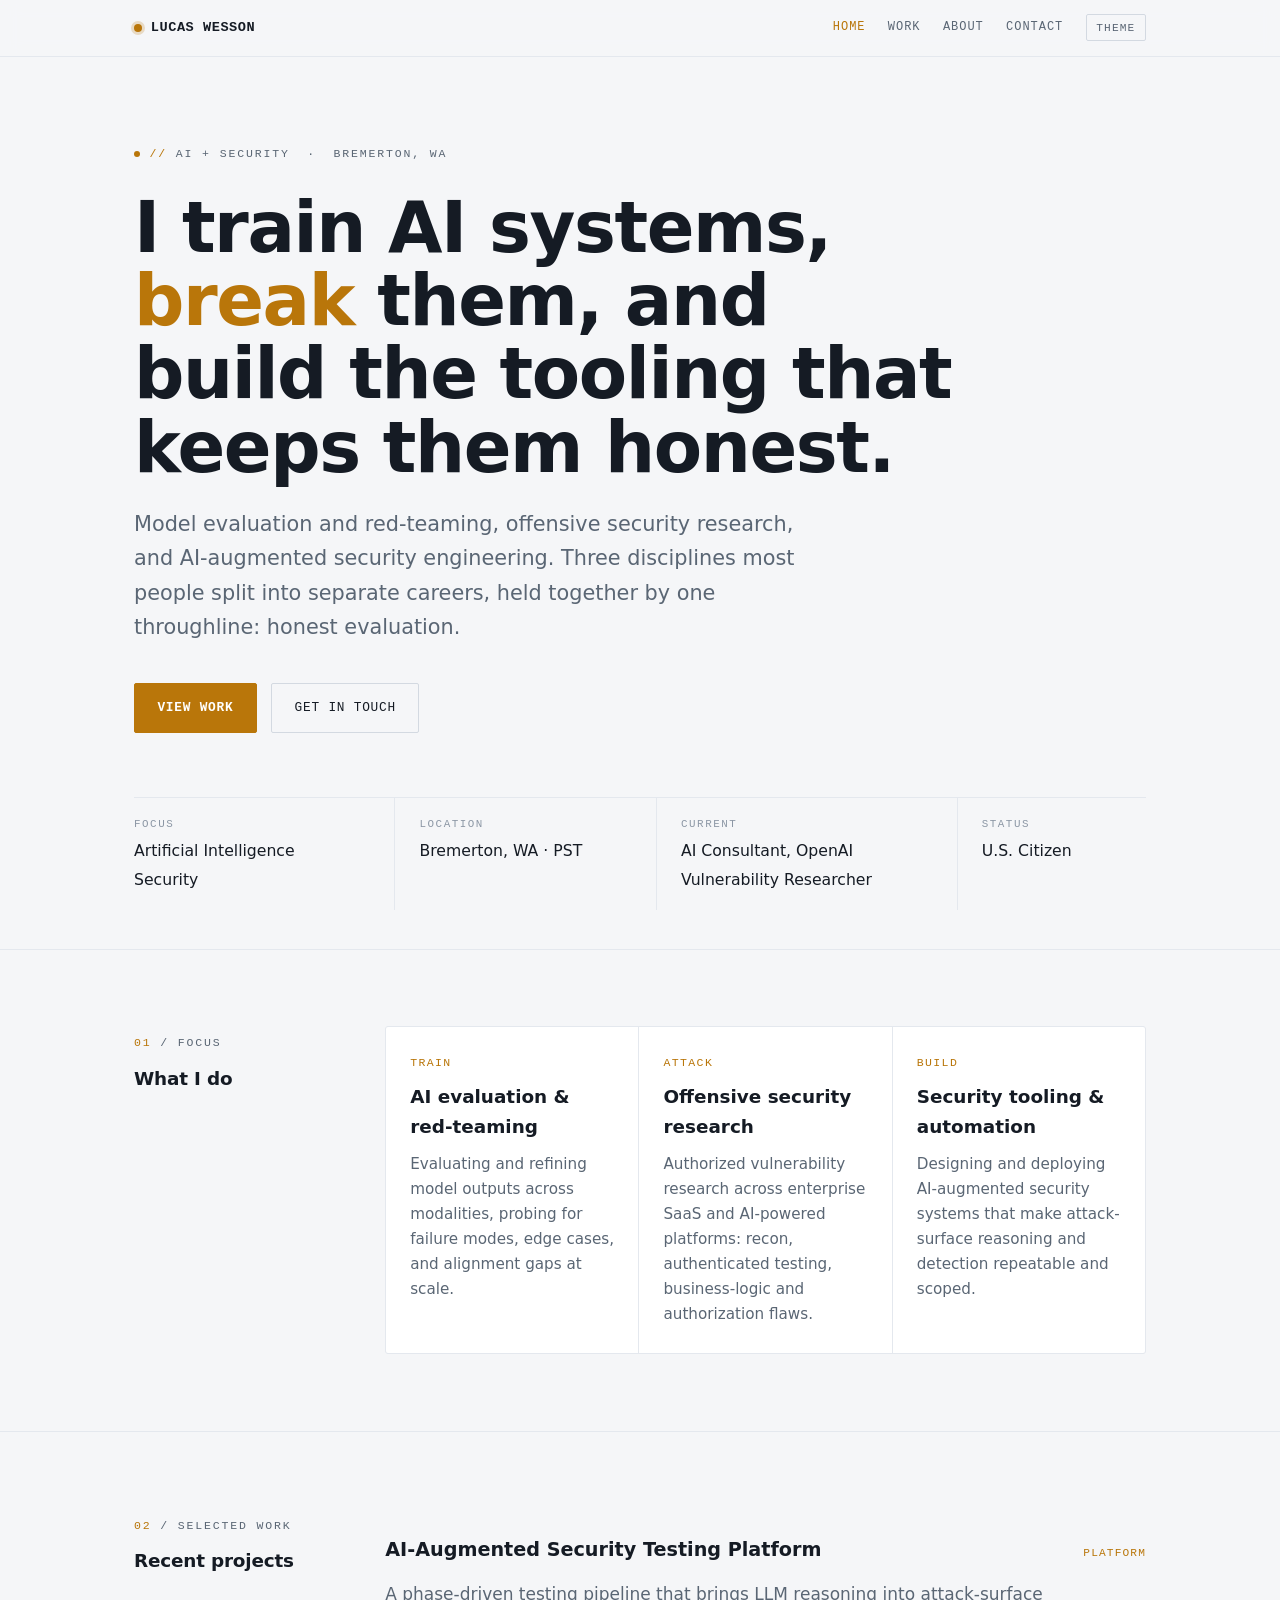
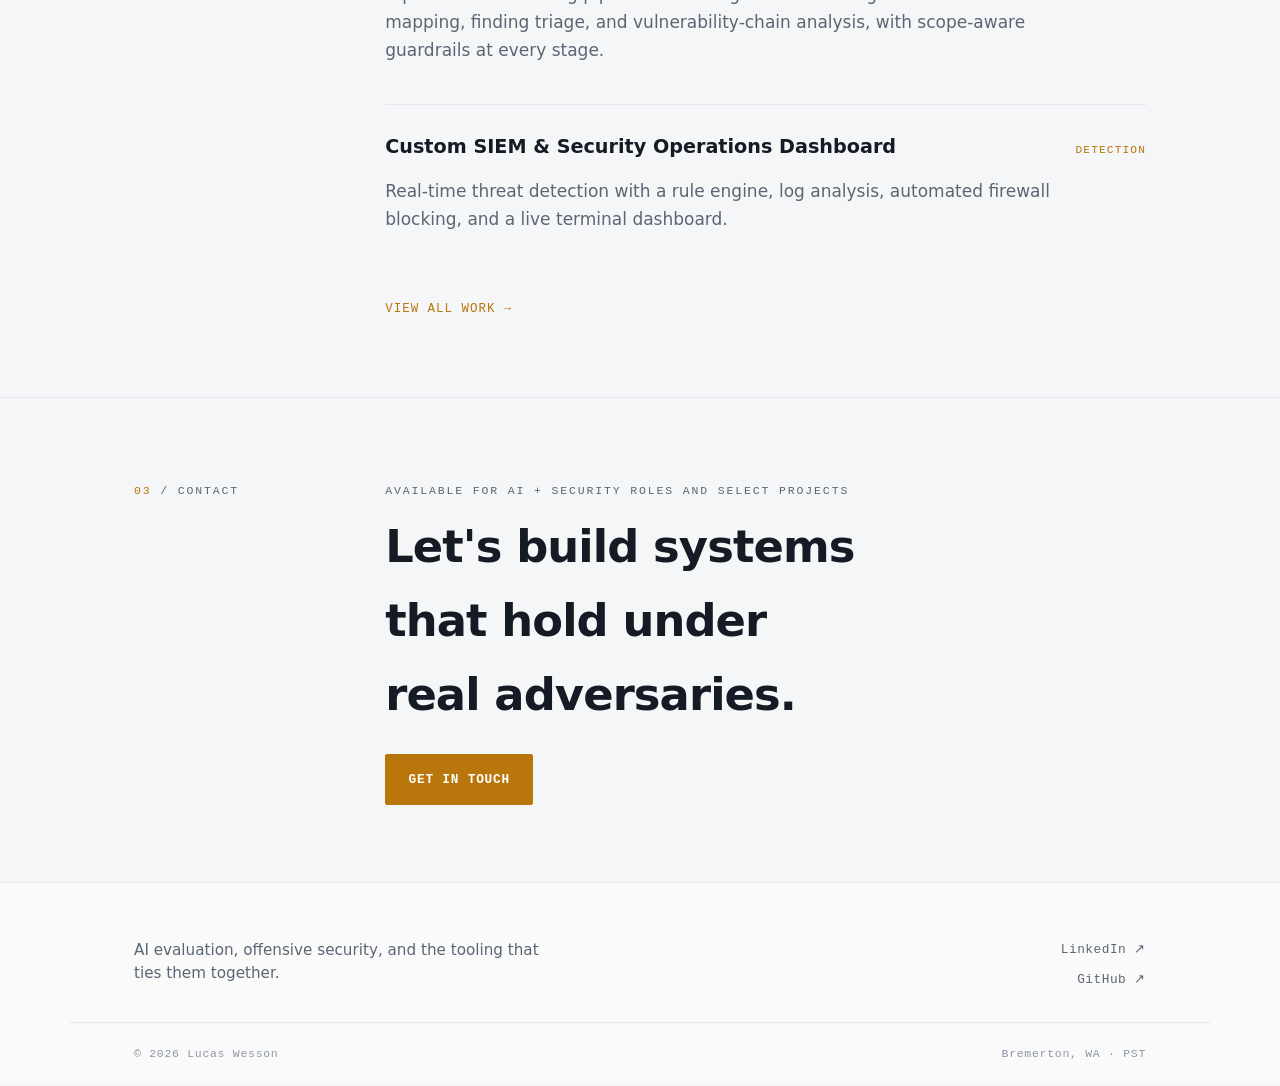
==== index.html @ 01519c9a "Initial commit: portfolio site Hand-built static portfolio (Home / Work / About / Contact + project " ====
<!doctype html>
<html lang="en">
<head>
<meta charset="utf-8">
<meta name="viewport" content="width=device-width, initial-scale=1">
<title>Lucas Wesson — AI + Security</title>
<meta name="description" content="Lucas Wesson: AI and security practitioner who trains models, tests them adversarially, and builds the tooling that keeps them honest.">
<link rel="stylesheet" href="styles.css">
</head>
<body>

<header class="nav">
  <div class="nav-inner">
    <a class="brand" href="index.html"><span class="dot"></span>LUCAS WESSON</a>
    <button class="nav-toggle" id="navToggle" aria-label="Toggle menu" aria-expanded="false" aria-controls="navLinks">
      <span></span><span></span><span></span>
    </button>
    <nav class="nav-links" id="navLinks">
      <a href="index.html" class="active">Home</a>
      <a href="work.html">Work</a>
      <a href="about.html">About</a>
      <a href="contact.html">Contact</a>
      <button class="theme-toggle" id="themeToggle" aria-label="Toggle color theme">Theme</button>
    </nav>
  </div>
</header>

<main id="top">

  <!-- HERO -->
  <section class="hero wrap">
    <div class="status">
      <span class="pulse"></span>
      <span class="label"><span class="tick">//</span> AI + SECURITY &nbsp;·&nbsp; BREMERTON, WA</span>
    </div>
    <h1>I train AI systems, <span class="em">break</span> them, and build the tooling that keeps them honest.</h1>
    <p class="lead">Model evaluation and red-teaming, offensive security research, and AI-augmented security engineering. Three disciplines most people split into separate careers, held together by one throughline: honest evaluation.</p>
    <div class="cta-row">
      <a class="btn btn-primary" href="work.html">View work</a>
      <a class="btn btn-ghost" href="contact.html">Get in touch</a>
    </div>

    <div class="meta-strip">
      <div><div class="k">Focus</div><div class="v">Artificial Intelligence</div><div class="v">Security</div></div>
      <div><div class="k">Location</div><div class="v">Bremerton, WA · PST</div></div>
      <div><div class="k">Current</div><div class="v">AI Consultant, OpenAI</div><div class="v">Vulnerability Researcher</div></div>
      <div><div class="k">Status</div><div class="v">U.S. Citizen</div></div>
    </div>
  </section>

  <!-- FOCUS -->
  <section class="band" id="focus">
    <div class="wrap band-grid reveal">
      <div class="band-label">
        <span class="label"><span class="tick">01</span> / FOCUS</span>
        <h2>What I do</h2>
      </div>
      <div>
        <div class="triad">
          <div class="facet">
            <span class="fnum">TRAIN</span>
            <h3>AI evaluation &amp; red-teaming</h3>
            <p>Evaluating and refining model outputs across modalities, probing for failure modes, edge cases, and alignment gaps at scale.</p>
          </div>
          <div class="facet">
            <span class="fnum">ATTACK</span>
            <h3>Offensive security research</h3>
            <p>Authorized vulnerability research across enterprise SaaS and AI-powered platforms: recon, authenticated testing, business-logic and authorization flaws.</p>
          </div>
          <div class="facet">
            <span class="fnum">BUILD</span>
            <h3>Security tooling &amp; automation</h3>
            <p>Designing and deploying AI-augmented security systems that make attack-surface reasoning and detection repeatable and scoped.</p>
          </div>
        </div>
      </div>
    </div>
  </section>

  <!-- FEATURED WORK -->
  <section class="band">
    <div class="wrap band-grid reveal">
      <div class="band-label">
        <span class="label"><span class="tick">02</span> / SELECTED WORK</span>
        <h2>Recent projects</h2>
      </div>
      <div>
        <div class="projects">
          <article class="project">
            <h3 class="p-title"><a href="project-platform.html">AI-Augmented Security Testing Platform</a></h3>
            <span class="p-kind">Platform</span>
            <p class="p-desc">A phase-driven testing pipeline that brings LLM reasoning into attack-surface mapping, finding triage, and vulnerability-chain analysis, with scope-aware guardrails at every stage.</p>
          </article>
          <article class="project">
            <h3 class="p-title"><a href="project-siem.html">Custom SIEM &amp; Security Operations Dashboard</a></h3>
            <span class="p-kind">Detection</span>
            <p class="p-desc">Real-time threat detection with a rule engine, log analysis, automated firewall blocking, and a live terminal dashboard.</p>
          </article>
        </div>
        <a class="view-all" href="work.html">View all work <span>→</span></a>
      </div>
    </div>
  </section>

  <!-- CTA -->
  <section class="band contact-band">
    <div class="wrap band-grid reveal">
      <div class="band-label">
        <span class="label"><span class="tick">03</span> / CONTACT</span>
      </div>
      <div>
        <span class="label">Available for AI + security roles and select projects</span>
        <h2 style="font-size:clamp(1.8rem,4vw,2.8rem);letter-spacing:-0.02em;margin:0.5rem 0 1.4rem;max-width:18ch;text-wrap:balance;">Let's build systems that hold under real adversaries.</h2>
        <a class="btn btn-primary" href="contact.html">Get in touch</a>
      </div>
    </div>
  </section>
</main>

<footer>
  <div class="wrap foot-top">
    <p class="foot-tag">AI evaluation, offensive security, and the tooling that ties them together.</p>
    <nav class="foot-col" aria-label="Elsewhere">
      <a href="https://linkedin.com/in/lukewesson">LinkedIn ↗</a>
      <a href="https://github.com/Lwesson">GitHub ↗</a>
    </nav>
  </div>
  <div class="wrap foot-bottom">
    <span>© 2026 Lucas Wesson</span>
    <span>Bremerton, WA · PST</span>
  </div>
</footer>

<script src="script.js"></script>
</body>
</html>
---- styles.css ----
:root {
  --ground: #0F141B;
  --surface: #161D27;
  --surface-2: #1B2330;
  --text: #E6EBF2;
  --muted: #8A97A8;
  --faint: #5C6675;
  --accent: #EBA43C;
  --accent-ink: #0F141B;
  --hairline: #232C39;
  --hairline-strong: #2E3949;

  --sans: system-ui, -apple-system, "Segoe UI", Roboto, Helvetica, Arial, sans-serif;
  --mono: ui-monospace, "SF Mono", "Cascadia Code", "JetBrains Mono", Menlo, Consolas, monospace;

  --measure: 64ch;
  --gutter: clamp(1.25rem, 5vw, 4rem);
  --band: clamp(3rem, 6vw, 5rem);
  --maxw: 1140px;
}

@media (prefers-color-scheme: light) {
  :root {
    --ground: #F5F6F8;
    --surface: #FFFFFF;
    --surface-2: #FBFCFD;
    --text: #151B24;
    --muted: #5A6674;
    --faint: #8C97A5;
    --accent: #B9760A;
    --accent-ink: #FFFFFF;
    --hairline: #E4E8EE;
    --hairline-strong: #D3D9E1;
  }
}

:root[data-theme="dark"] {
  --ground: #0F141B; --surface: #161D27; --surface-2: #1B2330;
  --text: #E6EBF2; --muted: #8A97A8; --faint: #5C6675;
  --accent: #EBA43C; --accent-ink: #0F141B;
  --hairline: #232C39; --hairline-strong: #2E3949;
}
:root[data-theme="light"] {
  --ground: #F5F6F8; --surface: #FFFFFF; --surface-2: #FBFCFD;
  --text: #151B24; --muted: #5A6674; --faint: #8C97A5;
  --accent: #B9760A; --accent-ink: #FFFFFF;
  --hairline: #E4E8EE; --hairline-strong: #D3D9E1;
}

* { box-sizing: border-box; }
html { scroll-behavior: smooth; }
@media (prefers-reduced-motion: reduce) { html { scroll-behavior: auto; } }

body {
  margin: 0;
  background: var(--ground);
  color: var(--text);
  font-family: var(--sans);
  font-size: 1.0625rem;
  line-height: 1.65;
  -webkit-font-smoothing: antialiased;
  text-rendering: optimizeLegibility;
}

a { color: inherit; }

.wrap { max-width: var(--maxw); margin: 0 auto; padding-inline: var(--gutter); }

/* ---- eyebrow / mono label ---- */
.label {
  font-family: var(--mono);
  font-size: 0.72rem;
  letter-spacing: 0.16em;
  text-transform: uppercase;
  color: var(--muted);
}
.label .tick { color: var(--accent); }

/* ---- nav ---- */
header.nav {
  position: sticky; top: 0; z-index: 50;
  background: color-mix(in srgb, var(--ground) 86%, transparent);
  backdrop-filter: saturate(140%) blur(10px);
  border-bottom: 1px solid var(--hairline);
}
.nav-inner {
  max-width: var(--maxw); margin: 0 auto; padding: 0.9rem var(--gutter);
  display: flex; align-items: center; justify-content: space-between; gap: 1rem;
}
.brand {
  font-family: var(--mono); font-size: 0.85rem; letter-spacing: 0.04em;
  text-decoration: none; color: var(--text); font-weight: 600;
  display: inline-flex; align-items: center; gap: 0.55rem;
}
.brand .dot { width: 8px; height: 8px; border-radius: 50%; background: var(--accent);
  box-shadow: 0 0 0 3px color-mix(in srgb, var(--accent) 22%, transparent); }
.nav-links { display: flex; align-items: center; gap: 1.4rem; }
.nav-links a {
  font-family: var(--mono); font-size: 0.75rem; letter-spacing: 0.08em;
  text-transform: uppercase; text-decoration: none; color: var(--muted);
  transition: color 0.18s ease;
}
.nav-links a:hover { color: var(--text); }
.nav-links a.active { color: var(--accent); }
.theme-toggle {
  font-family: var(--mono); font-size: 0.7rem; letter-spacing: 0.1em; text-transform: uppercase;
  background: transparent; color: var(--muted); border: 1px solid var(--hairline-strong);
  padding: 0.4rem 0.6rem; border-radius: 2px; cursor: pointer; transition: all 0.18s ease;
}
.theme-toggle:hover { color: var(--text); border-color: var(--accent); }

/* hamburger (hidden on desktop) */
.nav-toggle {
  display: none; flex-direction: column; justify-content: center; gap: 4px;
  width: 38px; height: 34px; padding: 0 8px;
  background: transparent; border: 1px solid var(--hairline-strong); border-radius: 2px; cursor: pointer;
}
.nav-toggle span { display: block; height: 2px; width: 100%; background: var(--text); transition: transform 0.2s ease, opacity 0.2s ease; }
.nav-toggle[aria-expanded="true"] span:nth-child(1) { transform: translateY(6px) rotate(45deg); }
.nav-toggle[aria-expanded="true"] span:nth-child(2) { opacity: 0; }
.nav-toggle[aria-expanded="true"] span:nth-child(3) { transform: translateY(-6px) rotate(-45deg); }

@media (max-width: 680px) {
  .nav-toggle { display: inline-flex; }
  .nav-links {
    position: absolute; top: 100%; left: 0; right: 0;
    flex-direction: column; align-items: stretch; gap: 0;
    background: var(--ground); border-bottom: 1px solid var(--hairline);
    padding: 0.4rem var(--gutter) 1.1rem;
    display: none;
  }
  .nav-links.open { display: flex; }
  .nav-links a { padding: 0.85rem 0; font-size: 0.85rem; border-bottom: 1px solid var(--hairline); }
  .nav-links .theme-toggle { margin-top: 0.9rem; align-self: flex-start; }
}

/* ---- hero ---- */
.hero { padding-top: clamp(3rem, 7vw, 5rem); padding-bottom: clamp(1.5rem, 3vw, 2.5rem); }
.hero .status {
  display: inline-flex; align-items: center; gap: 0.6rem; margin-bottom: 1.8rem;
}
.hero .status .pulse {
  width: 6px; height: 6px; border-radius: 50%; background: var(--accent);
}
.hero h1 {
  font-size: clamp(2.4rem, 6.2vw, 4.4rem);
  line-height: 1.04; letter-spacing: -0.02em; font-weight: 800;
  margin: 0 0 1.4rem; max-width: 18ch; text-wrap: balance;
}
.hero h1 .em { color: var(--accent); }
.hero .lead { font-size: clamp(1.05rem, 2vw, 1.3rem); color: var(--muted); max-width: 52ch; margin: 0 0 2.4rem; }
.cta-row { display: flex; flex-wrap: wrap; gap: 0.9rem; }
.btn {
  font-family: var(--mono); font-size: 0.8rem; letter-spacing: 0.06em; text-transform: uppercase;
  text-decoration: none; padding: 0.85rem 1.4rem; border-radius: 2px; display: inline-flex; align-items: center; gap: 0.5rem;
  transition: transform 0.15s ease, background 0.18s ease, border-color 0.18s ease, color 0.18s ease;
}
.btn-primary { background: var(--accent); color: var(--accent-ink); border: 1px solid var(--accent); font-weight: 600; }
.btn-primary:hover { transform: translateY(-2px); }
.btn-ghost { background: transparent; color: var(--text); border: 1px solid var(--hairline-strong); }
.btn-ghost:hover { border-color: var(--accent); color: var(--accent); }

/* metadata strip */
.meta-strip {
  margin-top: clamp(2.5rem, 6vw, 4rem); border-top: 1px solid var(--hairline);
  display: grid; grid-template-columns: 1fr 1fr 1.15fr 0.72fr;
}
.meta-strip > div { padding: 1.1rem 1.5rem; border-right: 1px solid var(--hairline); }
.meta-strip > div:first-child { padding-left: 0; }
.meta-strip > div:last-child { border-right: none; padding-right: 0; }
.meta-strip .k { font-family: var(--mono); font-size: 0.68rem; letter-spacing: 0.14em; text-transform: uppercase; color: var(--faint); }
.meta-strip .v { font-size: 0.98rem; margin-top: 0.3rem; }
.meta-strip .v + .v { margin-top: 0.15rem; }
@media (max-width: 760px) {
  .meta-strip { grid-template-columns: 1fr; }
  .meta-strip > div { border-right: none; border-bottom: 1px solid var(--hairline); padding-inline: 0; }
}

/* ---- interior page header ---- */
.page-head { padding-top: clamp(2.5rem, 6vw, 4rem); padding-bottom: clamp(1.5rem, 3vw, 2.5rem); }
.page-head h1 { font-size: clamp(2rem, 5vw, 3.2rem); letter-spacing: -0.02em; font-weight: 800; margin: 0.8rem 0 1rem; text-wrap: balance; max-width: 20ch; }
.page-head .lead { font-size: clamp(1rem, 1.8vw, 1.2rem); color: var(--muted); max-width: 56ch; margin: 0; }

/* ---- back link ---- */
.back-link { font-family: var(--mono); font-size: 0.75rem; letter-spacing: 0.08em; text-transform: uppercase;
  color: var(--muted); text-decoration: none; display: inline-flex; align-items: center; gap: 0.5rem; transition: color 0.16s ease, gap 0.16s ease; }
.back-link:hover { color: var(--accent); gap: 0.8rem; }
.back-link .arrow { color: var(--accent); }

/* ---- inline text link ---- */
a.textlink { color: var(--accent); text-decoration: none; border-bottom: 1px solid color-mix(in srgb, var(--accent) 40%, transparent); transition: border-color 0.16s ease; }
a.textlink:hover { border-bottom-color: var(--accent); }

/* ---- "view all" style link ---- */
.view-all { font-family: var(--mono); font-size: 0.78rem; letter-spacing: 0.08em; text-transform: uppercase;
  color: var(--accent); text-decoration: none; display: inline-flex; align-items: center; gap: 0.5rem; margin-top: 1.6rem; transition: gap 0.16s ease; }
.view-all:hover { gap: 0.95rem; }

/* ---- project detail body ---- */
.detail-body { max-width: var(--measure); }
.detail-body h3 { font-family: var(--mono); font-size: 0.72rem; letter-spacing: 0.14em; text-transform: uppercase; color: var(--faint); margin: 2rem 0 0.7rem; font-weight: 600; }
.detail-body h3:first-child { margin-top: 0; }
.detail-body p { color: var(--text); margin: 0 0 1rem; }
.detail-body ul { margin: 0 0 1rem; padding-left: 1.1rem; color: var(--text); }
.detail-body li { margin-bottom: 0.45rem; }
.detail-body li::marker { color: var(--accent); }

/* ---- section band w/ label gutter ---- */
section.band { padding-block: var(--band); border-top: 1px solid var(--hairline); }
.band-grid { display: grid; grid-template-columns: 200px 1fr; gap: clamp(1.5rem, 4vw, 3.5rem); align-items: start; }
@media (max-width: 820px) { .band-grid { grid-template-columns: 1fr; gap: 1.5rem; } }
.band-label { position: sticky; top: 90px; }
@media (max-width: 820px) { .band-label { position: static; } }
.band-label h2 { font-size: 1.15rem; letter-spacing: -0.01em; margin: 0.6rem 0 0; font-weight: 700; }

.prose p { max-width: var(--measure); color: var(--text); }
.prose p + p { margin-top: 1.1rem; }
.prose .muted { color: var(--muted); }

/* ---- focus triad ---- */
.triad { display: grid; grid-template-columns: repeat(3, 1fr); gap: 1px; background: var(--hairline);
  border: 1px solid var(--hairline); border-radius: 3px; overflow: hidden; }
@media (max-width: 720px) { .triad { grid-template-columns: 1fr; } }
.facet { background: var(--surface); padding: 1.6rem 1.5rem; display: flex; flex-direction: column; gap: 0.6rem; }
.facet .fnum { font-family: var(--mono); font-size: 0.72rem; letter-spacing: 0.12em; color: var(--accent); }
.facet h3 { margin: 0; font-size: 1.15rem; }
.facet p { margin: 0; font-size: 0.95rem; color: var(--muted); }

/* ---- projects ---- */
.projects { display: flex; flex-direction: column; }
.project {
  display: grid; grid-template-columns: 1fr auto; gap: 0.4rem 2rem; align-items: baseline;
  padding: 1.6rem 0; border-top: 1px solid var(--hairline); transition: padding-left 0.2s ease;
}
.project:first-child { border-top: none; }
.project:hover { padding-left: 0.5rem; }
.project .p-title { font-size: 1.2rem; font-weight: 700; margin: 0; grid-column: 1; }
.project .p-title a { color: inherit; text-decoration: none; transition: color 0.16s ease; }
.project .p-title a:hover { color: var(--accent); }
.project .p-more { grid-column: 1 / -1; font-family: var(--mono); font-size: 0.72rem; letter-spacing: 0.08em; text-transform: uppercase; color: var(--accent); text-decoration: none; display: inline-flex; align-items: center; gap: 0.45rem; margin-top: 0.2rem; transition: gap 0.16s ease; }
.project .p-more:hover { gap: 0.85rem; }
.project .p-kind { font-family: var(--mono); font-size: 0.7rem; letter-spacing: 0.1em; text-transform: uppercase; color: var(--accent); grid-column: 2; text-align: right; white-space: nowrap; }
.project .p-desc { grid-column: 1 / -1; color: var(--muted); max-width: var(--measure); margin: 0.5rem 0 0.9rem; }
.project .tags { grid-column: 1 / -1; display: flex; flex-wrap: wrap; gap: 0.5rem; }
.tag { font-family: var(--mono); font-size: 0.68rem; letter-spacing: 0.05em; color: var(--muted);
  border: 1px solid var(--hairline-strong); border-radius: 2px; padding: 0.28rem 0.55rem; }
@media (max-width: 560px) { .project { grid-template-columns: 1fr; } .project .p-kind { grid-column: 1; text-align: left; margin-top: 0.2rem; } }

/* ---- credentials ---- */
.cred-group + .cred-group { margin-top: 2rem; }
.cred-group h3 { font-family: var(--mono); font-size: 0.72rem; letter-spacing: 0.14em; text-transform: uppercase; color: var(--faint); margin: 0 0 0.9rem; font-weight: 600; }
.chips { display: flex; flex-wrap: wrap; gap: 0.6rem; }
.chip { border: 1px solid var(--hairline); background: var(--surface); border-radius: 3px; padding: 0.6rem 0.9rem; font-size: 0.9rem; }
.chip strong { font-weight: 600; }
.chip .sub { display: block; font-family: var(--mono); font-size: 0.68rem; letter-spacing: 0.06em; color: var(--faint); margin-top: 0.15rem; }
.stat-row { display: flex; flex-wrap: wrap; gap: 2rem; margin-top: 0.5rem; }
.stat .n { font-size: 1.9rem; font-weight: 800; letter-spacing: -0.02em; font-variant-numeric: tabular-nums; }
.stat .n .accent { color: var(--accent); }
.stat .cap { font-family: var(--mono); font-size: 0.68rem; letter-spacing: 0.1em; text-transform: uppercase; color: var(--muted); margin-top: 0.2rem; }

/* ---- contact ---- */
.contact-band { border-top: 1px solid var(--hairline); }
.contact-grid { display: grid; grid-template-columns: 1fr 1fr; gap: clamp(2rem, 5vw, 4rem); align-items: start; }
@media (max-width: 720px) { .contact-grid { grid-template-columns: 1fr; } }
.contact-grid h2 { font-size: clamp(1.8rem, 4vw, 2.8rem); letter-spacing: -0.02em; margin: 0.4rem 0 1.4rem; text-wrap: balance; max-width: 16ch; }
.links { display: flex; flex-direction: column; gap: 0.2rem; }

/* ---- contact form ---- */
.contact-form { display: flex; flex-direction: column; gap: 1rem; }
.field { display: flex; flex-direction: column; gap: 0.4rem; }
.field label { font-family: var(--mono); font-size: 0.68rem; letter-spacing: 0.12em; text-transform: uppercase; color: var(--faint); }
.field input, .field textarea {
  background: var(--surface); border: 1px solid var(--hairline-strong); border-radius: 2px;
  color: var(--text); font-family: var(--sans); font-size: 0.95rem; padding: 0.7rem 0.8rem; width: 100%;
  transition: border-color 0.16s ease;
}
.field input:focus, .field textarea:focus { outline: none; border-color: var(--accent); box-shadow: 0 0 0 3px color-mix(in srgb, var(--accent) 18%, transparent); }
.field textarea { resize: vertical; min-height: 120px; }
.contact-form .btn { align-self: flex-start; cursor: pointer; }
.contact-form .btn:disabled { opacity: 0.6; cursor: default; transform: none; }
.hp { position: absolute; left: -9999px; width: 1px; height: 1px; opacity: 0; pointer-events: none; }
.form-status { font-family: var(--mono); font-size: 0.78rem; letter-spacing: 0.02em; margin: 0.1rem 0 0; min-height: 1.2em; line-height: 1.4; }
.form-status.ok { color: var(--accent); }
.form-status.err { color: #E5675C; }
.links a { font-family: var(--mono); font-size: 0.85rem; letter-spacing: 0.03em; text-decoration: none; color: var(--text);
  padding: 0.55rem 0; display: inline-flex; align-items: center; gap: 0.7rem; transition: color 0.16s ease, gap 0.16s ease; border-bottom: 1px solid var(--hairline); }
.links a:hover { color: var(--accent); gap: 1rem; }
.links a .arrow { color: var(--accent); }

footer { border-top: 1px solid var(--hairline); background: color-mix(in srgb, var(--surface) 45%, var(--ground)); }
.foot-top { display: grid; grid-template-columns: 1fr auto; gap: clamp(1.5rem, 6vw, 5rem); padding-block: clamp(2.5rem, 5vw, 3.5rem) 2rem; align-items: start; }
.foot-tag { color: var(--muted); font-size: 0.95rem; line-height: 1.55; max-width: 42ch; margin: 0; }
.foot-col { display: flex; flex-direction: column; gap: 0.6rem; align-items: flex-end; text-align: right; }
.foot-h { font-family: var(--mono); font-size: 0.68rem; letter-spacing: 0.14em; text-transform: uppercase; color: var(--faint); margin-bottom: 0.2rem; }
.foot-col a { font-family: var(--mono); font-size: 0.8rem; letter-spacing: 0.04em; color: var(--muted); text-decoration: none; transition: color 0.16s ease; }
.foot-col a:hover { color: var(--accent); }
.foot-bottom { display: flex; justify-content: space-between; align-items: center; flex-wrap: wrap; gap: 0.8rem; padding-block: 1.3rem; border-top: 1px solid var(--hairline); }
.foot-bottom span { font-family: var(--mono); font-size: 0.72rem; letter-spacing: 0.06em; color: var(--faint); }
@media (max-width: 680px) {
  .foot-top { grid-template-columns: 1fr; }
  .foot-col { align-items: flex-start; text-align: left; }
}

:focus-visible { outline: 2px solid var(--accent); outline-offset: 3px; border-radius: 2px; }

/* reveal on scroll — only hides when JS is active, so the page is never blank without JS */
html.js .reveal { opacity: 0; transform: translateY(14px); transition: opacity 0.6s ease, transform 0.6s ease; }
html.js .reveal.in { opacity: 1; transform: none; }
@media (prefers-reduced-motion: reduce) { html.js .reveal { opacity: 1; transform: none; transition: none; } }
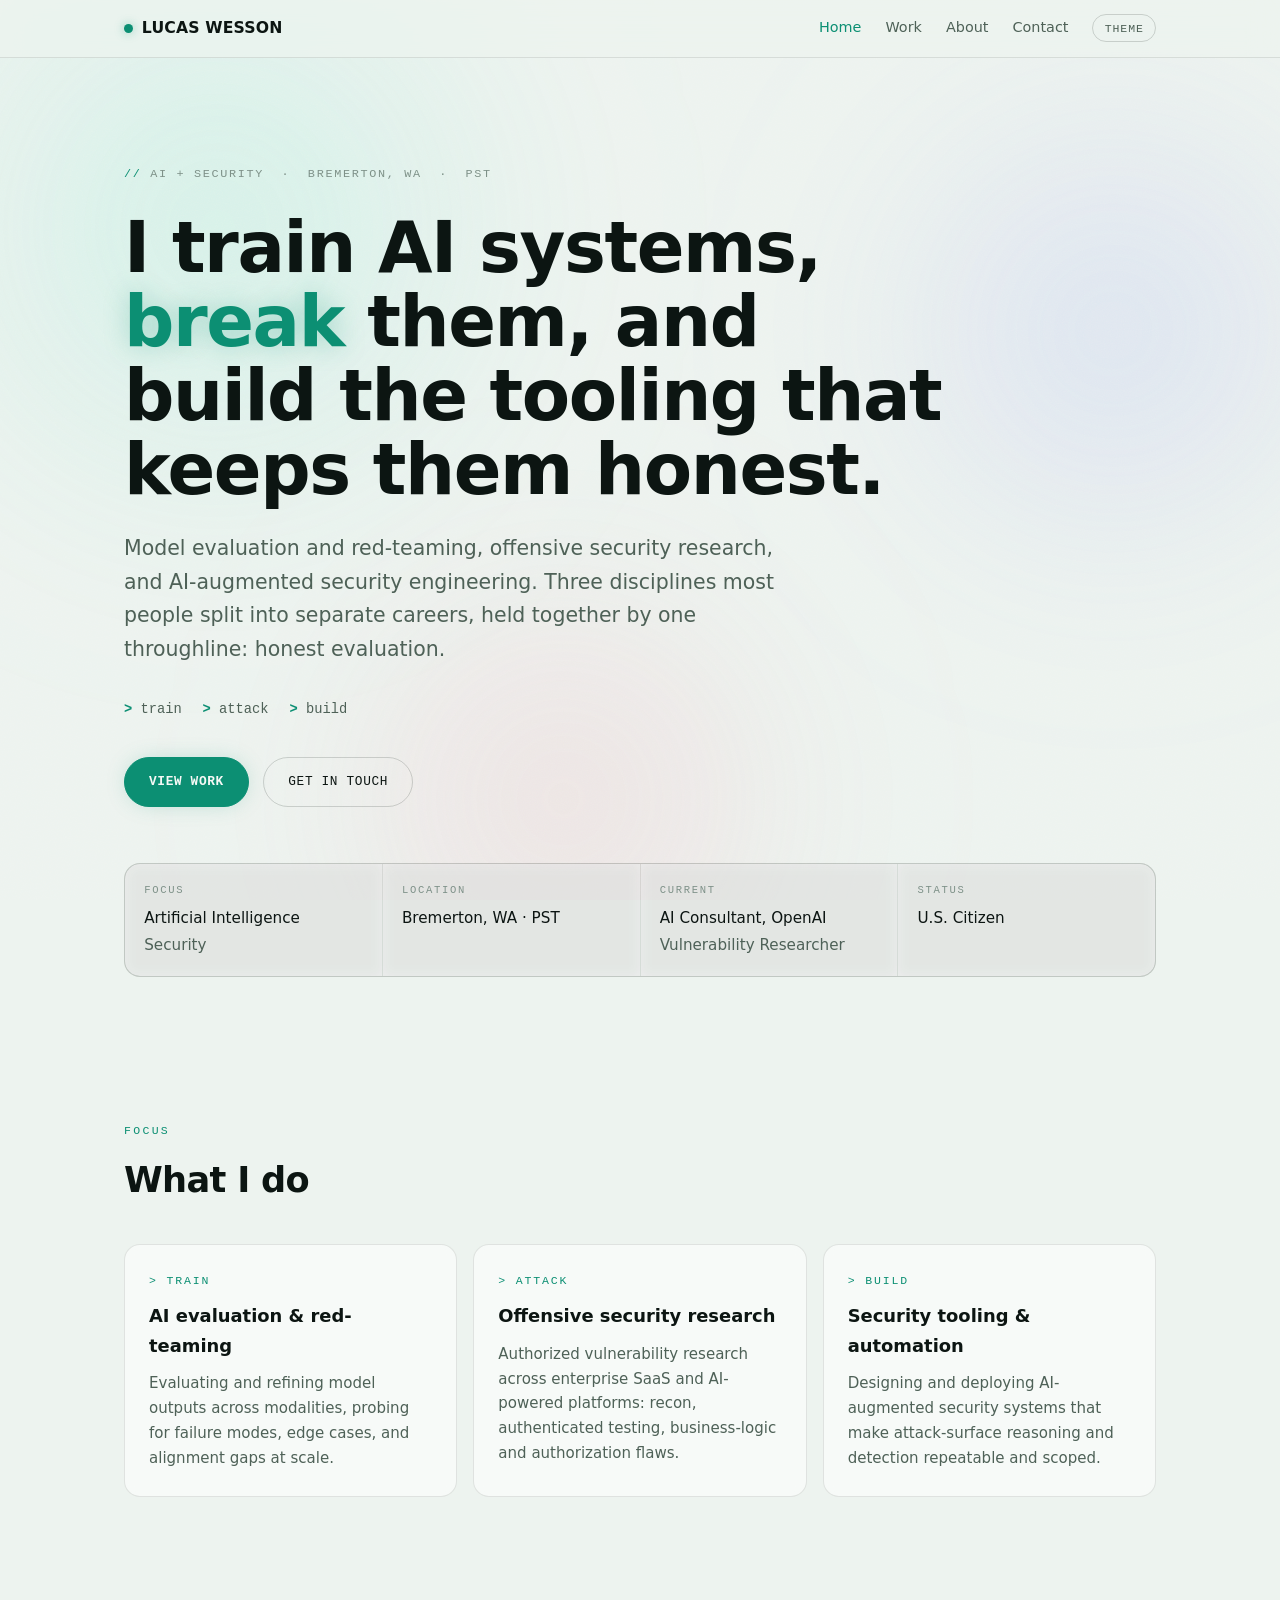
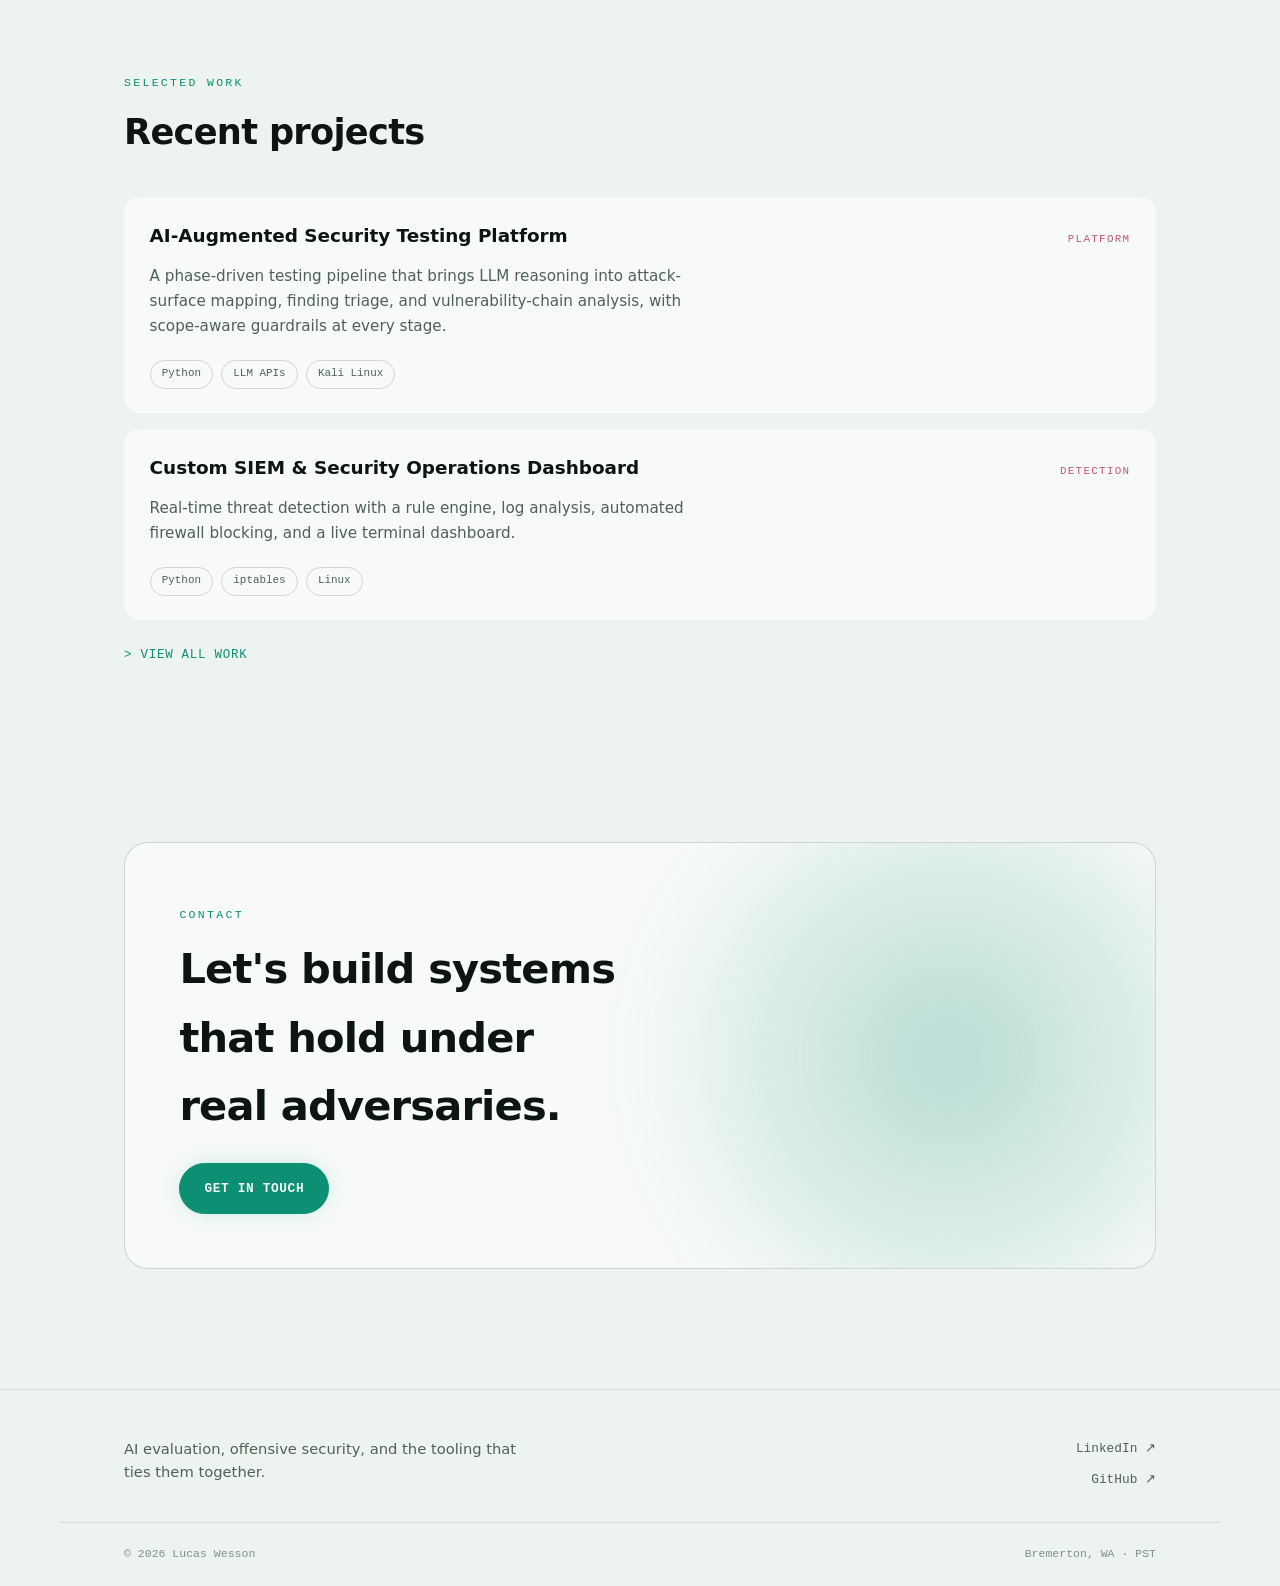
==== commit a54f06c5: "Update portfolio: aurora, social preview, layout, About history" ====
--- a/index.html
+++ b/index.html
@@ -5,9 +5,27 @@
 <meta name="viewport" content="width=device-width, initial-scale=1">
 <title>Lucas Wesson — AI + Security</title>
 <meta name="description" content="Lucas Wesson: AI and security practitioner who trains models, tests them adversarially, and builds the tooling that keeps them honest.">
+<meta property="og:type" content="website">
+<meta property="og:site_name" content="Lucas Wesson">
+<meta property="og:title" content="Lucas Wesson - AI + Security">
+<meta property="og:description" content="Lucas Wesson: AI and security practitioner who trains models, tests them adversarially, and builds the tooling that keeps them honest.">
+<meta property="og:url" content="https://lwesson.github.io/">
+<meta property="og:image" content="https://lwesson.github.io/og-image.png">
+<meta property="og:image:width" content="1200">
+<meta property="og:image:height" content="630">
+<meta property="og:image:alt" content="Lucas Wesson - AI + Security">
+<meta name="twitter:card" content="summary_large_image">
+<meta name="twitter:title" content="Lucas Wesson - AI + Security">
+<meta name="twitter:description" content="Lucas Wesson: AI and security practitioner who trains models, tests them adversarially, and builds the tooling that keeps them honest.">
+<meta name="twitter:image" content="https://lwesson.github.io/og-image.png">
+<link rel="icon" href="favicon.svg" type="image/svg+xml">
+<link rel="icon" href="favicon.png" sizes="32x32" type="image/png">
+<link rel="apple-touch-icon" href="apple-touch-icon.png">
 <link rel="stylesheet" href="styles.css">
+<script>document.documentElement.classList.add("js");</script>
 </head>
 <body>
+<div class="aurora" aria-hidden="true"><i></i><i></i><i></i></div>
 
 <header class="nav">
   <div class="nav-inner">
@@ -28,89 +46,83 @@
 <main id="top">
 
   <!-- HERO -->
-  <section class="hero wrap">
-    <div class="status">
-      <span class="pulse"></span>
-      <span class="label"><span class="tick">//</span> AI + SECURITY &nbsp;·&nbsp; BREMERTON, WA</span>
-    </div>
-    <h1>I train AI systems, <span class="em">break</span> them, and build the tooling that keeps them honest.</h1>
-    <p class="lead">Model evaluation and red-teaming, offensive security research, and AI-augmented security engineering. Three disciplines most people split into separate careers, held together by one throughline: honest evaluation.</p>
-    <div class="cta-row">
-      <a class="btn btn-primary" href="work.html">View work</a>
-      <a class="btn btn-ghost" href="contact.html">Get in touch</a>
-    </div>
-
-    <div class="meta-strip">
-      <div><div class="k">Focus</div><div class="v">Artificial Intelligence</div><div class="v">Security</div></div>
-      <div><div class="k">Location</div><div class="v">Bremerton, WA · PST</div></div>
-      <div><div class="k">Current</div><div class="v">AI Consultant, OpenAI</div><div class="v">Vulnerability Researcher</div></div>
-      <div><div class="k">Status</div><div class="v">U.S. Citizen</div></div>
+  <section class="hero">
+    <div class="wrap hero-inner">
+      <p class="hero-meta"><span class="sl">//</span> AI + SECURITY &nbsp;·&nbsp; BREMERTON, WA &nbsp;·&nbsp; PST</p>
+      <h1>I train AI systems, <span class="em">break</span> them, and build the tooling that keeps them honest.</h1>
+      <p class="lead">Model evaluation and red-teaming, offensive security research, and AI-augmented security engineering. Three disciplines most people split into separate careers, held together by one throughline: honest evaluation.</p>
+      <div class="verbs"><span><b>&gt;</b> train</span><span><b>&gt;</b> attack</span><span><b>&gt;</b> build</span></div>
+      <div class="cta-row">
+        <a class="btn btn-primary" href="work.html">View work</a>
+        <a class="btn btn-ghost" href="contact.html">Get in touch</a>
+      </div>
+      <div class="meta-strip">
+        <div><div class="k">Focus</div><div class="v">Artificial Intelligence</div><div class="v">Security</div></div>
+        <div><div class="k">Location</div><div class="v">Bremerton, WA · PST</div></div>
+        <div><div class="k">Current</div><div class="v">AI Consultant, OpenAI</div><div class="v">Vulnerability Researcher</div></div>
+        <div><div class="k">Status</div><div class="v">U.S. Citizen</div></div>
+      </div>
     </div>
   </section>
 
   <!-- FOCUS -->
-  <section class="band" id="focus">
-    <div class="wrap band-grid reveal">
-      <div class="band-label">
-        <span class="label"><span class="tick">01</span> / FOCUS</span>
+  <section class="section" id="focus">
+    <div class="wrap reveal">
+      <div class="section-head">
+        <span class="kicker">Focus</span>
         <h2>What I do</h2>
       </div>
-      <div>
-        <div class="triad">
-          <div class="facet">
-            <span class="fnum">TRAIN</span>
-            <h3>AI evaluation &amp; red-teaming</h3>
-            <p>Evaluating and refining model outputs across modalities, probing for failure modes, edge cases, and alignment gaps at scale.</p>
-          </div>
-          <div class="facet">
-            <span class="fnum">ATTACK</span>
-            <h3>Offensive security research</h3>
-            <p>Authorized vulnerability research across enterprise SaaS and AI-powered platforms: recon, authenticated testing, business-logic and authorization flaws.</p>
-          </div>
-          <div class="facet">
-            <span class="fnum">BUILD</span>
-            <h3>Security tooling &amp; automation</h3>
-            <p>Designing and deploying AI-augmented security systems that make attack-surface reasoning and detection repeatable and scoped.</p>
-          </div>
+      <div class="triad">
+        <div class="facet">
+          <span class="fnum">&gt; TRAIN</span>
+          <h3>AI evaluation &amp; red-teaming</h3>
+          <p>Evaluating and refining model outputs across modalities, probing for failure modes, edge cases, and alignment gaps at scale.</p>
+        </div>
+        <div class="facet">
+          <span class="fnum">&gt; ATTACK</span>
+          <h3>Offensive security research</h3>
+          <p>Authorized vulnerability research across enterprise SaaS and AI-powered platforms: recon, authenticated testing, business-logic and authorization flaws.</p>
+        </div>
+        <div class="facet">
+          <span class="fnum">&gt; BUILD</span>
+          <h3>Security tooling &amp; automation</h3>
+          <p>Designing and deploying AI-augmented security systems that make attack-surface reasoning and detection repeatable and scoped.</p>
         </div>
       </div>
     </div>
   </section>
 
-  <!-- FEATURED WORK -->
-  <section class="band">
-    <div class="wrap band-grid reveal">
-      <div class="band-label">
-        <span class="label"><span class="tick">02</span> / SELECTED WORK</span>
+  <!-- SELECTED WORK -->
+  <section class="section">
+    <div class="wrap reveal">
+      <div class="section-head">
+        <span class="kicker">Selected work</span>
         <h2>Recent projects</h2>
       </div>
-      <div>
-        <div class="projects">
-          <article class="project">
-            <h3 class="p-title"><a href="project-platform.html">AI-Augmented Security Testing Platform</a></h3>
-            <span class="p-kind">Platform</span>
-            <p class="p-desc">A phase-driven testing pipeline that brings LLM reasoning into attack-surface mapping, finding triage, and vulnerability-chain analysis, with scope-aware guardrails at every stage.</p>
-          </article>
-          <article class="project">
-            <h3 class="p-title"><a href="project-siem.html">Custom SIEM &amp; Security Operations Dashboard</a></h3>
-            <span class="p-kind">Detection</span>
-            <p class="p-desc">Real-time threat detection with a rule engine, log analysis, automated firewall blocking, and a live terminal dashboard.</p>
-          </article>
-        </div>
-        <a class="view-all" href="work.html">View all work <span>→</span></a>
+      <div class="projects">
+        <article class="project">
+          <h3 class="p-title"><a href="project-platform.html">AI-Augmented Security Testing Platform</a></h3>
+          <span class="p-kind">Platform</span>
+          <p class="p-desc">A phase-driven testing pipeline that brings LLM reasoning into attack-surface mapping, finding triage, and vulnerability-chain analysis, with scope-aware guardrails at every stage.</p>
+          <div class="tags"><span class="tag">Python</span><span class="tag">LLM APIs</span><span class="tag">Kali Linux</span></div>
+        </article>
+        <article class="project">
+          <h3 class="p-title"><a href="project-siem.html">Custom SIEM &amp; Security Operations Dashboard</a></h3>
+          <span class="p-kind">Detection</span>
+          <p class="p-desc">Real-time threat detection with a rule engine, log analysis, automated firewall blocking, and a live terminal dashboard.</p>
+          <div class="tags"><span class="tag">Python</span><span class="tag">iptables</span><span class="tag">Linux</span></div>
+        </article>
       </div>
+      <a class="view-all" href="work.html">&gt; view all work</a>
     </div>
   </section>
 
-  <!-- CTA -->
-  <section class="band contact-band">
-    <div class="wrap band-grid reveal">
-      <div class="band-label">
-        <span class="label"><span class="tick">03</span> / CONTACT</span>
-      </div>
-      <div>
-        <span class="label">Available for AI + security roles and select projects</span>
-        <h2 style="font-size:clamp(1.8rem,4vw,2.8rem);letter-spacing:-0.02em;margin:0.5rem 0 1.4rem;max-width:18ch;text-wrap:balance;">Let's build systems that hold under real adversaries.</h2>
+  <!-- CONTACT -->
+  <section class="section cta-band">
+    <div class="wrap">
+      <div class="panel-cta">
+        <span class="kicker">Contact</span>
+        <h2>Let's build systems that hold under real adversaries.</h2>
         <a class="btn btn-primary" href="contact.html">Get in touch</a>
       </div>
     </div>
--- a/styles.css
+++ b/styles.css
@@ -1,309 +1,232 @@
+/* ===== tokens ===== */
 :root {
-  --ground: #0F141B;
-  --surface: #161D27;
-  --surface-2: #1B2330;
-  --text: #E6EBF2;
-  --muted: #8A97A8;
-  --faint: #5C6675;
-  --accent: #EBA43C;
-  --accent-ink: #0F141B;
-  --hairline: #232C39;
-  --hairline-strong: #2E3949;
-
+  --bg: #080D0C; --bg2: #0C1614; --text: #E7F1EC; --muted: #8CA69B; --faint: #5E7268;
+  --accent: #4BE6C1; --accent-2: #F58BA0; --accent-ink: #032019;
+  --line: rgba(231, 241, 236, 0.10); --line-2: rgba(231, 241, 236, 0.18);
+  --panel: rgba(18, 30, 27, 0.5); --panel-solid: #0E1A17;
+  --glow: rgba(75, 230, 193, 0.45);
   --sans: system-ui, -apple-system, "Segoe UI", Roboto, Helvetica, Arial, sans-serif;
   --mono: ui-monospace, "SF Mono", "Cascadia Code", "JetBrains Mono", Menlo, Consolas, monospace;
-
-  --measure: 64ch;
   --gutter: clamp(1.25rem, 5vw, 4rem);
-  --band: clamp(3rem, 6vw, 5rem);
-  --maxw: 1140px;
-}
-
+  --maxw: 1160px; --measure: 60ch;
+  --r: 16px; --r-lg: 24px;
+}
 @media (prefers-color-scheme: light) {
-  :root {
-    --ground: #F5F6F8;
-    --surface: #FFFFFF;
-    --surface-2: #FBFCFD;
-    --text: #151B24;
-    --muted: #5A6674;
-    --faint: #8C97A5;
-    --accent: #B9760A;
-    --accent-ink: #FFFFFF;
-    --hairline: #E4E8EE;
-    --hairline-strong: #D3D9E1;
-  }
-}
-
-:root[data-theme="dark"] {
-  --ground: #0F141B; --surface: #161D27; --surface-2: #1B2330;
-  --text: #E6EBF2; --muted: #8A97A8; --faint: #5C6675;
-  --accent: #EBA43C; --accent-ink: #0F141B;
-  --hairline: #232C39; --hairline-strong: #2E3949;
-}
-:root[data-theme="light"] {
-  --ground: #F5F6F8; --surface: #FFFFFF; --surface-2: #FBFCFD;
-  --text: #151B24; --muted: #5A6674; --faint: #8C97A5;
-  --accent: #B9760A; --accent-ink: #FFFFFF;
-  --hairline: #E4E8EE; --hairline-strong: #D3D9E1;
-}
+  :root { --bg: #EDF3EF; --bg2: #F6F9F6; --text: #0C1512; --muted: #4E6157; --faint: #7E9188;
+    --accent: #0C8F73; --accent-2: #C6566F; --accent-ink: #F6F9F6;
+    --line: rgba(12, 21, 18, 0.10); --line-2: rgba(12, 21, 18, 0.16);
+    --panel: rgba(255, 255, 255, 0.55); --panel-solid: #FFFFFF; --glow: rgba(12, 143, 115, 0.28); }
+}
+:root[data-theme="dark"] { --bg: #080D0C; --bg2: #0C1614; --text: #E7F1EC; --muted: #8CA69B; --faint: #5E7268;
+  --accent: #4BE6C1; --accent-2: #F58BA0; --accent-ink: #032019; --line: rgba(231,241,236,0.10); --line-2: rgba(231,241,236,0.18);
+  --panel: rgba(18,30,27,0.5); --panel-solid: #0E1A17; --glow: rgba(75,230,193,0.45); }
+:root[data-theme="light"] { --bg: #EDF3EF; --bg2: #F6F9F6; --text: #0C1512; --muted: #4E6157; --faint: #7E9188;
+  --accent: #0C8F73; --accent-2: #C6566F; --accent-ink: #F6F9F6; --line: rgba(12,21,18,0.10); --line-2: rgba(12,21,18,0.16);
+  --panel: rgba(255,255,255,0.55); --panel-solid: #FFFFFF; --glow: rgba(12,143,115,0.28); }
 
 * { box-sizing: border-box; }
-html { scroll-behavior: smooth; }
+html { scroll-behavior: smooth; background: var(--bg); }
 @media (prefers-reduced-motion: reduce) { html { scroll-behavior: auto; } }
-
 body {
-  margin: 0;
-  background: var(--ground);
-  color: var(--text);
-  font-family: var(--sans);
-  font-size: 1.0625rem;
-  line-height: 1.65;
-  -webkit-font-smoothing: antialiased;
-  text-rendering: optimizeLegibility;
-}
-
+  margin: 0; background: transparent; color: var(--text);
+  font-family: var(--sans); font-size: 1.0625rem; line-height: 1.65;
+  -webkit-font-smoothing: antialiased; text-rendering: optimizeLegibility;
+}
 a { color: inherit; }
 
+/* ===== aurora (living background) ===== */
+.aurora { position: fixed; inset: 0; z-index: -2; overflow: hidden; pointer-events: none; opacity: 1; }
+/* breathe in on arrival (pure CSS, so the aurora shows even before JS runs) */
+@media (prefers-reduced-motion: no-preference) { html.js .aurora { animation: auroraIn 0.9s ease-out both; } }
+@keyframes auroraIn { from { opacity: 0; } to { opacity: 1; } }
+.aurora i { position: absolute; display: block; border-radius: 50%; filter: blur(84px); opacity: 0.4; mix-blend-mode: screen; }
+.aurora i:nth-child(1) { width: 58vw; height: 58vw; left: -12vw; top: -16vh; background: radial-gradient(circle at center, #34E6C0, transparent 66%); animation: drift1 26s ease-in-out infinite alternate; }
+.aurora i:nth-child(2) { width: 46vw; height: 46vw; right: -10vw; top: 4vh; background: radial-gradient(circle at center, #6E7BFF, transparent 66%); animation: drift2 32s ease-in-out infinite alternate; }
+.aurora i:nth-child(3) { width: 44vw; height: 44vw; left: 22vw; bottom: -20vh; background: radial-gradient(circle at center, #F5708C, transparent 66%); animation: drift3 29s ease-in-out infinite alternate; }
+@keyframes drift1 { to { transform: translate(9vw, 7vh) scale(1.16); } }
+@keyframes drift2 { to { transform: translate(-8vw, 6vh) scale(1.12); } }
+@keyframes drift3 { to { transform: translate(6vw, -8vh) scale(1.18); } }
+@media (prefers-reduced-motion: reduce) { .aurora i { animation: none; } }
+@media (prefers-color-scheme: light) { .aurora i { mix-blend-mode: multiply; opacity: 0.16; } }
+:root[data-theme="light"] .aurora i { mix-blend-mode: multiply; opacity: 0.16; }
+:root[data-theme="dark"] .aurora i { mix-blend-mode: screen; opacity: 0.4; }
+body::after { /* grain */
+  content: ""; position: fixed; inset: 0; z-index: -1; pointer-events: none; opacity: 0.4;
+  background-image: url("data:image/svg+xml,%3Csvg xmlns='http://www.w3.org/2000/svg' width='140' height='140'%3E%3Cfilter id='n'%3E%3CfeTurbulence type='fractalNoise' baseFrequency='0.85' numOctaves='2' stitchTiles='stitch'/%3E%3C/filter%3E%3Crect width='100%25' height='100%25' filter='url(%23n)' opacity='0.5'/%3E%3C/svg%3E");
+  mix-blend-mode: overlay;
+}
+
 .wrap { max-width: var(--maxw); margin: 0 auto; padding-inline: var(--gutter); }
-
-/* ---- eyebrow / mono label ---- */
-.label {
-  font-family: var(--mono);
-  font-size: 0.72rem;
-  letter-spacing: 0.16em;
-  text-transform: uppercase;
-  color: var(--muted);
-}
-.label .tick { color: var(--accent); }
-
-/* ---- nav ---- */
-header.nav {
-  position: sticky; top: 0; z-index: 50;
-  background: color-mix(in srgb, var(--ground) 86%, transparent);
-  backdrop-filter: saturate(140%) blur(10px);
-  border-bottom: 1px solid var(--hairline);
-}
-.nav-inner {
-  max-width: var(--maxw); margin: 0 auto; padding: 0.9rem var(--gutter);
-  display: flex; align-items: center; justify-content: space-between; gap: 1rem;
-}
-.brand {
-  font-family: var(--mono); font-size: 0.85rem; letter-spacing: 0.04em;
-  text-decoration: none; color: var(--text); font-weight: 600;
-  display: inline-flex; align-items: center; gap: 0.55rem;
-}
-.brand .dot { width: 8px; height: 8px; border-radius: 50%; background: var(--accent);
-  box-shadow: 0 0 0 3px color-mix(in srgb, var(--accent) 22%, transparent); }
-.nav-links { display: flex; align-items: center; gap: 1.4rem; }
-.nav-links a {
-  font-family: var(--mono); font-size: 0.75rem; letter-spacing: 0.08em;
-  text-transform: uppercase; text-decoration: none; color: var(--muted);
-  transition: color 0.18s ease;
-}
+main { position: relative; z-index: 0; }
+.kicker { font-family: var(--mono); font-size: 0.72rem; letter-spacing: 0.2em; text-transform: uppercase; color: var(--accent); }
+
+/* ===== nav ===== */
+header.nav { position: sticky; top: 0; z-index: 50; background: color-mix(in srgb, var(--bg) 72%, transparent); backdrop-filter: saturate(150%) blur(14px); border-bottom: 1px solid var(--line); }
+.nav-inner { max-width: var(--maxw); margin: 0 auto; padding: 0.9rem var(--gutter); display: flex; align-items: center; justify-content: space-between; gap: 1rem; }
+.brand { font-weight: 700; letter-spacing: 0.01em; text-decoration: none; color: var(--text); display: inline-flex; align-items: center; gap: 0.55rem; font-size: 0.98rem; }
+.brand .dot { width: 9px; height: 9px; border-radius: 50%; background: var(--accent); box-shadow: 0 0 10px 1px var(--glow); }
+.nav-links { display: flex; align-items: center; gap: 1.5rem; }
+.nav-links a { text-decoration: none; color: var(--muted); font-size: 0.9rem; transition: color 0.16s; }
 .nav-links a:hover { color: var(--text); }
 .nav-links a.active { color: var(--accent); }
-.theme-toggle {
-  font-family: var(--mono); font-size: 0.7rem; letter-spacing: 0.1em; text-transform: uppercase;
-  background: transparent; color: var(--muted); border: 1px solid var(--hairline-strong);
-  padding: 0.4rem 0.6rem; border-radius: 2px; cursor: pointer; transition: all 0.18s ease;
-}
-.theme-toggle:hover { color: var(--text); border-color: var(--accent); }
-
-/* hamburger (hidden on desktop) */
-.nav-toggle {
-  display: none; flex-direction: column; justify-content: center; gap: 4px;
-  width: 38px; height: 34px; padding: 0 8px;
-  background: transparent; border: 1px solid var(--hairline-strong); border-radius: 2px; cursor: pointer;
-}
-.nav-toggle span { display: block; height: 2px; width: 100%; background: var(--text); transition: transform 0.2s ease, opacity 0.2s ease; }
+.theme-toggle { font-family: var(--mono); font-size: 0.72rem; letter-spacing: 0.08em; text-transform: uppercase; background: transparent; color: var(--muted); border: 1px solid var(--line-2); padding: 0.4rem 0.7rem; border-radius: 999px; cursor: pointer; transition: all 0.16s; }
+.theme-toggle:hover { color: var(--text); border-color: var(--accent); box-shadow: 0 0 14px -2px var(--glow); }
+.nav-toggle { display: none; flex-direction: column; justify-content: center; gap: 4px; width: 40px; height: 34px; padding: 0 8px; background: transparent; border: 1px solid var(--line-2); border-radius: 10px; cursor: pointer; }
+.nav-toggle span { display: block; height: 2px; width: 100%; background: var(--text); transition: transform 0.2s, opacity 0.2s; }
 .nav-toggle[aria-expanded="true"] span:nth-child(1) { transform: translateY(6px) rotate(45deg); }
 .nav-toggle[aria-expanded="true"] span:nth-child(2) { opacity: 0; }
 .nav-toggle[aria-expanded="true"] span:nth-child(3) { transform: translateY(-6px) rotate(-45deg); }
-
 @media (max-width: 680px) {
   .nav-toggle { display: inline-flex; }
-  .nav-links {
-    position: absolute; top: 100%; left: 0; right: 0;
-    flex-direction: column; align-items: stretch; gap: 0;
-    background: var(--ground); border-bottom: 1px solid var(--hairline);
-    padding: 0.4rem var(--gutter) 1.1rem;
-    display: none;
-  }
+  .nav-links { position: absolute; top: 100%; left: 0; right: 0; flex-direction: column; align-items: stretch; gap: 0; background: color-mix(in srgb, var(--bg) 94%, transparent); backdrop-filter: blur(14px); border-bottom: 1px solid var(--line); padding: 0.4rem var(--gutter) 1.1rem; display: none; }
   .nav-links.open { display: flex; }
-  .nav-links a { padding: 0.85rem 0; font-size: 0.85rem; border-bottom: 1px solid var(--hairline); }
+  .nav-links a { padding: 0.85rem 0; font-size: 0.95rem; border-bottom: 1px solid var(--line); }
   .nav-links .theme-toggle { margin-top: 0.9rem; align-self: flex-start; }
 }
 
-/* ---- hero ---- */
-.hero { padding-top: clamp(3rem, 7vw, 5rem); padding-bottom: clamp(1.5rem, 3vw, 2.5rem); }
-.hero .status {
-  display: inline-flex; align-items: center; gap: 0.6rem; margin-bottom: 1.8rem;
-}
-.hero .status .pulse {
-  width: 6px; height: 6px; border-radius: 50%; background: var(--accent);
-}
-.hero h1 {
-  font-size: clamp(2.4rem, 6.2vw, 4.4rem);
-  line-height: 1.04; letter-spacing: -0.02em; font-weight: 800;
-  margin: 0 0 1.4rem; max-width: 18ch; text-wrap: balance;
-}
-.hero h1 .em { color: var(--accent); }
-.hero .lead { font-size: clamp(1.05rem, 2vw, 1.3rem); color: var(--muted); max-width: 52ch; margin: 0 0 2.4rem; }
+/* ===== hero ===== */
+.hero-inner { padding-block: clamp(3rem, 9vw, 6rem) clamp(2rem, 5vw, 3.5rem); }
+.hero-meta { font-family: var(--mono); font-size: 0.74rem; letter-spacing: 0.14em; text-transform: uppercase; color: var(--faint); margin-bottom: 1.7rem; }
+.hero-meta .sl { color: var(--accent); }
+.hero h1 { font-size: clamp(2.4rem, 6.2vw, 4.4rem); line-height: 1.05; letter-spacing: -0.02em; font-weight: 800; margin: 0 0 1.5rem; max-width: 18ch; text-wrap: balance; }
+.hero h1 .em { color: var(--accent); text-shadow: 0 0 26px var(--glow); }
+.hero .lead { font-size: clamp(1.05rem, 2vw, 1.28rem); color: var(--muted); max-width: 52ch; margin: 0 0 2rem; }
+.verbs { display: flex; flex-wrap: wrap; gap: 1.3rem; margin: 0 0 2.2rem; font-family: var(--mono); font-size: 0.86rem; color: var(--muted); }
+.verbs b { color: var(--accent); }
 .cta-row { display: flex; flex-wrap: wrap; gap: 0.9rem; }
-.btn {
-  font-family: var(--mono); font-size: 0.8rem; letter-spacing: 0.06em; text-transform: uppercase;
-  text-decoration: none; padding: 0.85rem 1.4rem; border-radius: 2px; display: inline-flex; align-items: center; gap: 0.5rem;
-  transition: transform 0.15s ease, background 0.18s ease, border-color 0.18s ease, color 0.18s ease;
-}
-.btn-primary { background: var(--accent); color: var(--accent-ink); border: 1px solid var(--accent); font-weight: 600; }
-.btn-primary:hover { transform: translateY(-2px); }
-.btn-ghost { background: transparent; color: var(--text); border: 1px solid var(--hairline-strong); }
+.btn { font-family: var(--mono); font-size: 0.8rem; letter-spacing: 0.05em; text-transform: uppercase; text-decoration: none; padding: 0.85rem 1.5rem; border-radius: 999px; display: inline-flex; align-items: center; gap: 0.5rem; transition: transform 0.16s, box-shadow 0.2s, background 0.16s, color 0.16s, border-color 0.16s; }
+.btn-primary { background: var(--accent); color: var(--accent-ink); border: 1px solid var(--accent); font-weight: 700; box-shadow: 0 0 24px -6px var(--glow); }
+.btn-primary:hover { transform: translateY(-2px); box-shadow: 0 6px 30px -6px var(--glow); }
+.btn-ghost { background: transparent; color: var(--text); border: 1px solid var(--line-2); }
 .btn-ghost:hover { border-color: var(--accent); color: var(--accent); }
 
-/* metadata strip */
-.meta-strip {
-  margin-top: clamp(2.5rem, 6vw, 4rem); border-top: 1px solid var(--hairline);
-  display: grid; grid-template-columns: 1fr 1fr 1.15fr 0.72fr;
-}
-.meta-strip > div { padding: 1.1rem 1.5rem; border-right: 1px solid var(--hairline); }
-.meta-strip > div:first-child { padding-left: 0; }
-.meta-strip > div:last-child { border-right: none; padding-right: 0; }
-.meta-strip .k { font-family: var(--mono); font-size: 0.68rem; letter-spacing: 0.14em; text-transform: uppercase; color: var(--faint); }
-.meta-strip .v { font-size: 0.98rem; margin-top: 0.3rem; }
-.meta-strip .v + .v { margin-top: 0.15rem; }
-@media (max-width: 760px) {
-  .meta-strip { grid-template-columns: 1fr; }
-  .meta-strip > div { border-right: none; border-bottom: 1px solid var(--hairline); padding-inline: 0; }
-}
-
-/* ---- interior page header ---- */
-.page-head { padding-top: clamp(2.5rem, 6vw, 4rem); padding-bottom: clamp(1.5rem, 3vw, 2.5rem); }
-.page-head h1 { font-size: clamp(2rem, 5vw, 3.2rem); letter-spacing: -0.02em; font-weight: 800; margin: 0.8rem 0 1rem; text-wrap: balance; max-width: 20ch; }
-.page-head .lead { font-size: clamp(1rem, 1.8vw, 1.2rem); color: var(--muted); max-width: 56ch; margin: 0; }
-
-/* ---- back link ---- */
-.back-link { font-family: var(--mono); font-size: 0.75rem; letter-spacing: 0.08em; text-transform: uppercase;
-  color: var(--muted); text-decoration: none; display: inline-flex; align-items: center; gap: 0.5rem; transition: color 0.16s ease, gap 0.16s ease; }
+/* ===== panels ===== */
+.panel { background: var(--panel); border: 1px solid var(--line); border-radius: var(--r); backdrop-filter: blur(6px); }
+
+.meta-strip { margin-top: clamp(2.5rem, 5vw, 3.5rem); display: grid; grid-template-columns: repeat(4, 1fr); gap: 1px; background: var(--line); border: 1px solid var(--line); border-radius: var(--r); overflow: hidden; }
+.meta-strip > div { background: var(--panel); backdrop-filter: blur(6px); padding: 1.1rem 1.2rem; }
+.meta-strip .k { font-family: var(--mono); font-size: 0.66rem; letter-spacing: 0.16em; text-transform: uppercase; color: var(--faint); }
+.meta-strip .v { font-size: 0.95rem; margin-top: 0.4rem; }
+.meta-strip .v + .v { margin-top: 0.15rem; color: var(--muted); }
+@media (max-width: 720px) { .meta-strip { grid-template-columns: 1fr 1fr; } }
+@media (max-width: 430px) { .meta-strip { grid-template-columns: 1fr; } }
+
+/* ===== section ===== */
+.section { padding-block: clamp(3rem, 7vw, 5.5rem); }
+.section-head { margin-bottom: 2.2rem; }
+.section-head .kicker { display: block; margin-bottom: 0.7rem; }
+.section-head h2 { font-size: clamp(1.5rem, 3vw, 2.2rem); font-weight: 800; letter-spacing: -0.02em; margin: 0; text-wrap: balance; }
+.prose { max-width: var(--measure); }
+.prose p { margin: 0 0 1.1rem; }
+.prose p:last-child { margin-bottom: 0; }
+.prose .muted { color: var(--muted); }
+
+/* ===== focus triad ===== */
+.triad { display: grid; grid-template-columns: repeat(3, 1fr); gap: 1rem; }
+.facet { background: var(--panel); border: 1px solid var(--line); border-radius: var(--r); backdrop-filter: blur(6px); padding: 1.6rem 1.5rem; display: flex; flex-direction: column; gap: 0.7rem; transition: transform 0.2s, box-shadow 0.25s, border-color 0.2s; }
+.facet:hover { transform: translateY(-4px); border-color: color-mix(in srgb, var(--accent) 50%, var(--line-2)); box-shadow: 0 12px 40px -18px var(--glow); }
+.facet .fnum { font-family: var(--mono); font-size: 0.72rem; letter-spacing: 0.16em; color: var(--accent); }
+.facet h3 { margin: 0; font-size: 1.12rem; font-weight: 700; }
+.facet p { margin: 0; font-size: 0.94rem; color: var(--muted); }
+@media (max-width: 720px) { .triad { grid-template-columns: 1fr; } }
+
+/* ===== projects ===== */
+.projects { display: flex; flex-direction: column; gap: 1rem; }
+.project { position: relative; background: var(--panel); border-radius: var(--r); backdrop-filter: blur(6px); padding: 1.5rem 1.6rem; display: grid; grid-template-columns: 1fr auto; gap: 0.4rem 1.5rem; align-items: baseline; transition: transform 0.2s, box-shadow 0.25s; }
+.project:hover { transform: translateY(-4px); box-shadow: 0 14px 44px -20px var(--glow); }
+.project .p-title { font-size: 1.15rem; font-weight: 700; margin: 0; grid-column: 1; }
+.project .p-title a { color: inherit; text-decoration: none; }
+.project .p-title a:hover { color: var(--accent); }
+.project .p-kind { font-family: var(--mono); font-size: 0.68rem; letter-spacing: 0.12em; text-transform: uppercase; color: var(--accent-2); grid-column: 2; text-align: right; white-space: nowrap; }
+.project .p-desc { grid-column: 1 / -1; color: var(--muted); max-width: var(--measure); margin: 0.4rem 0 0.9rem; font-size: 0.95rem; }
+.project .tags { grid-column: 1 / -1; display: flex; flex-wrap: wrap; gap: 0.5rem; }
+.tag { font-family: var(--mono); font-size: 0.68rem; color: var(--muted); border: 1px solid var(--line-2); border-radius: 999px; padding: 0.28rem 0.7rem; transition: border-color 0.16s, color 0.16s; }
+.tag:hover { border-color: var(--accent); color: var(--text); }
+.p-more { grid-column: 1 / -1; font-family: var(--mono); font-size: 0.72rem; letter-spacing: 0.06em; text-transform: uppercase; color: var(--accent); text-decoration: none; display: inline-flex; gap: 0.45rem; margin-top: 0.3rem; }
+.p-more:hover { gap: 0.85rem; }
+.view-all { font-family: var(--mono); font-size: 0.78rem; letter-spacing: 0.06em; text-transform: uppercase; color: var(--accent); text-decoration: none; display: inline-flex; gap: 0.5rem; margin-top: 1.6rem; }
+.view-all:hover { gap: 0.95rem; }
+@media (max-width: 560px) { .project { grid-template-columns: 1fr; } .project .p-kind { grid-column: 1; text-align: left; margin-top: 0.2rem; } }
+
+/* ===== glowing CTA band ===== */
+.cta-band .panel-cta { position: relative; overflow: hidden; background: var(--panel); border: 1px solid var(--line-2); border-radius: var(--r-lg); backdrop-filter: blur(8px); padding: clamp(2.2rem, 5vw, 3.4rem); }
+.cta-band .panel-cta::before { content: ""; position: absolute; width: 60%; height: 200%; right: -10%; top: -50%; background: radial-gradient(circle at center, var(--glow), transparent 60%); filter: blur(30px); pointer-events: none; }
+.cta-band h2 { position: relative; font-size: clamp(1.7rem, 4vw, 2.6rem); font-weight: 800; letter-spacing: -0.02em; margin: 0.6rem 0 1.4rem; max-width: 20ch; text-wrap: balance; }
+.cta-band .kicker { position: relative; }
+.cta-band .btn { position: relative; }
+
+/* ===== interior page header ===== */
+.page-head .inner { padding-block: clamp(2.4rem, 6vw, 4rem) clamp(1.6rem, 3vw, 2.4rem); }
+.page-head h1 { font-size: clamp(2rem, 5vw, 3.2rem); font-weight: 800; letter-spacing: -0.02em; margin: 0.9rem 0 1rem; max-width: 22ch; text-wrap: balance; line-height: 1.06; }
+.page-head .lead { font-size: clamp(1rem, 1.7vw, 1.18rem); color: var(--muted); max-width: var(--measure); margin: 0; }
+.back-link { font-family: var(--mono); font-size: 0.74rem; letter-spacing: 0.06em; text-transform: uppercase; color: var(--muted); text-decoration: none; display: inline-flex; gap: 0.5rem; transition: gap 0.16s, color 0.16s; }
 .back-link:hover { color: var(--accent); gap: 0.8rem; }
-.back-link .arrow { color: var(--accent); }
-
-/* ---- inline text link ---- */
-a.textlink { color: var(--accent); text-decoration: none; border-bottom: 1px solid color-mix(in srgb, var(--accent) 40%, transparent); transition: border-color 0.16s ease; }
-a.textlink:hover { border-bottom-color: var(--accent); }
-
-/* ---- "view all" style link ---- */
-.view-all { font-family: var(--mono); font-size: 0.78rem; letter-spacing: 0.08em; text-transform: uppercase;
-  color: var(--accent); text-decoration: none; display: inline-flex; align-items: center; gap: 0.5rem; margin-top: 1.6rem; transition: gap 0.16s ease; }
-.view-all:hover { gap: 0.95rem; }
-
-/* ---- project detail body ---- */
+
+/* ===== detail body ===== */
 .detail-body { max-width: var(--measure); }
-.detail-body h3 { font-family: var(--mono); font-size: 0.72rem; letter-spacing: 0.14em; text-transform: uppercase; color: var(--faint); margin: 2rem 0 0.7rem; font-weight: 600; }
+.detail-body h3 { font-family: var(--mono); font-size: 0.72rem; letter-spacing: 0.16em; text-transform: uppercase; color: var(--accent); margin: 2rem 0 0.7rem; font-weight: 700; }
 .detail-body h3:first-child { margin-top: 0; }
-.detail-body p { color: var(--text); margin: 0 0 1rem; }
-.detail-body ul { margin: 0 0 1rem; padding-left: 1.1rem; color: var(--text); }
+.detail-body p { margin: 0 0 1rem; }
+.detail-body ul { margin: 0 0 1rem; padding-left: 1.2rem; }
 .detail-body li { margin-bottom: 0.45rem; }
 .detail-body li::marker { color: var(--accent); }
 
-/* ---- section band w/ label gutter ---- */
-section.band { padding-block: var(--band); border-top: 1px solid var(--hairline); }
-.band-grid { display: grid; grid-template-columns: 200px 1fr; gap: clamp(1.5rem, 4vw, 3.5rem); align-items: start; }
-@media (max-width: 820px) { .band-grid { grid-template-columns: 1fr; gap: 1.5rem; } }
-.band-label { position: sticky; top: 90px; }
-@media (max-width: 820px) { .band-label { position: static; } }
-.band-label h2 { font-size: 1.15rem; letter-spacing: -0.01em; margin: 0.6rem 0 0; font-weight: 700; }
-
-.prose p { max-width: var(--measure); color: var(--text); }
-.prose p + p { margin-top: 1.1rem; }
-.prose .muted { color: var(--muted); }
-
-/* ---- focus triad ---- */
-.triad { display: grid; grid-template-columns: repeat(3, 1fr); gap: 1px; background: var(--hairline);
-  border: 1px solid var(--hairline); border-radius: 3px; overflow: hidden; }
-@media (max-width: 720px) { .triad { grid-template-columns: 1fr; } }
-.facet { background: var(--surface); padding: 1.6rem 1.5rem; display: flex; flex-direction: column; gap: 0.6rem; }
-.facet .fnum { font-family: var(--mono); font-size: 0.72rem; letter-spacing: 0.12em; color: var(--accent); }
-.facet h3 { margin: 0; font-size: 1.15rem; }
-.facet p { margin: 0; font-size: 0.95rem; color: var(--muted); }
-
-/* ---- projects ---- */
-.projects { display: flex; flex-direction: column; }
-.project {
-  display: grid; grid-template-columns: 1fr auto; gap: 0.4rem 2rem; align-items: baseline;
-  padding: 1.6rem 0; border-top: 1px solid var(--hairline); transition: padding-left 0.2s ease;
-}
-.project:first-child { border-top: none; }
-.project:hover { padding-left: 0.5rem; }
-.project .p-title { font-size: 1.2rem; font-weight: 700; margin: 0; grid-column: 1; }
-.project .p-title a { color: inherit; text-decoration: none; transition: color 0.16s ease; }
-.project .p-title a:hover { color: var(--accent); }
-.project .p-more { grid-column: 1 / -1; font-family: var(--mono); font-size: 0.72rem; letter-spacing: 0.08em; text-transform: uppercase; color: var(--accent); text-decoration: none; display: inline-flex; align-items: center; gap: 0.45rem; margin-top: 0.2rem; transition: gap 0.16s ease; }
-.project .p-more:hover { gap: 0.85rem; }
-.project .p-kind { font-family: var(--mono); font-size: 0.7rem; letter-spacing: 0.1em; text-transform: uppercase; color: var(--accent); grid-column: 2; text-align: right; white-space: nowrap; }
-.project .p-desc { grid-column: 1 / -1; color: var(--muted); max-width: var(--measure); margin: 0.5rem 0 0.9rem; }
-.project .tags { grid-column: 1 / -1; display: flex; flex-wrap: wrap; gap: 0.5rem; }
-.tag { font-family: var(--mono); font-size: 0.68rem; letter-spacing: 0.05em; color: var(--muted);
-  border: 1px solid var(--hairline-strong); border-radius: 2px; padding: 0.28rem 0.55rem; }
-@media (max-width: 560px) { .project { grid-template-columns: 1fr; } .project .p-kind { grid-column: 1; text-align: left; margin-top: 0.2rem; } }
-
-/* ---- credentials ---- */
+/* ===== credentials ===== */
+.stat-row { display: flex; flex-wrap: wrap; gap: 2.4rem; margin-bottom: 2.4rem; }
+.stat .n { font-size: 2rem; font-weight: 800; letter-spacing: -0.02em; font-variant-numeric: tabular-nums; }
+.stat .n .accent { color: var(--accent); }
+.stat .cap { font-family: var(--mono); font-size: 0.66rem; letter-spacing: 0.12em; text-transform: uppercase; color: var(--muted); margin-top: 0.3rem; }
 .cred-group + .cred-group { margin-top: 2rem; }
 .cred-group h3 { font-family: var(--mono); font-size: 0.72rem; letter-spacing: 0.14em; text-transform: uppercase; color: var(--faint); margin: 0 0 0.9rem; font-weight: 600; }
 .chips { display: flex; flex-wrap: wrap; gap: 0.6rem; }
-.chip { border: 1px solid var(--hairline); background: var(--surface); border-radius: 3px; padding: 0.6rem 0.9rem; font-size: 0.9rem; }
-.chip strong { font-weight: 600; }
-.chip .sub { display: block; font-family: var(--mono); font-size: 0.68rem; letter-spacing: 0.06em; color: var(--faint); margin-top: 0.15rem; }
-.stat-row { display: flex; flex-wrap: wrap; gap: 2rem; margin-top: 0.5rem; }
-.stat .n { font-size: 1.9rem; font-weight: 800; letter-spacing: -0.02em; font-variant-numeric: tabular-nums; }
-.stat .n .accent { color: var(--accent); }
-.stat .cap { font-family: var(--mono); font-size: 0.68rem; letter-spacing: 0.1em; text-transform: uppercase; color: var(--muted); margin-top: 0.2rem; }
-
-/* ---- contact ---- */
-.contact-band { border-top: 1px solid var(--hairline); }
+.chip { background: var(--panel); border: 1px solid var(--line); border-radius: 12px; backdrop-filter: blur(6px); padding: 0.6rem 0.9rem; font-size: 0.9rem; transition: border-color 0.16s, transform 0.16s; }
+.chip:hover { border-color: var(--accent); transform: translateY(-2px); }
+.chip strong { font-weight: 700; }
+.chip .sub { display: block; font-family: var(--mono); font-size: 0.66rem; letter-spacing: 0.04em; color: var(--faint); margin-top: 0.2rem; }
+
+/* ===== contact ===== */
 .contact-grid { display: grid; grid-template-columns: 1fr 1fr; gap: clamp(2rem, 5vw, 4rem); align-items: start; }
 @media (max-width: 720px) { .contact-grid { grid-template-columns: 1fr; } }
-.contact-grid h2 { font-size: clamp(1.8rem, 4vw, 2.8rem); letter-spacing: -0.02em; margin: 0.4rem 0 1.4rem; text-wrap: balance; max-width: 16ch; }
-.links { display: flex; flex-direction: column; gap: 0.2rem; }
-
-/* ---- contact form ---- */
+.links { display: flex; flex-direction: column; }
+.links a { font-family: var(--mono); font-size: 0.86rem; text-decoration: none; color: var(--text); padding: 0.6rem 0; display: inline-flex; gap: 0.7rem; border-bottom: 1px solid var(--line); transition: color 0.16s, gap 0.16s; }
+.links a:hover { color: var(--accent); gap: 1rem; }
+.links a .arrow { color: var(--accent); }
 .contact-form { display: flex; flex-direction: column; gap: 1rem; }
 .field { display: flex; flex-direction: column; gap: 0.4rem; }
-.field label { font-family: var(--mono); font-size: 0.68rem; letter-spacing: 0.12em; text-transform: uppercase; color: var(--faint); }
-.field input, .field textarea {
-  background: var(--surface); border: 1px solid var(--hairline-strong); border-radius: 2px;
-  color: var(--text); font-family: var(--sans); font-size: 0.95rem; padding: 0.7rem 0.8rem; width: 100%;
-  transition: border-color 0.16s ease;
-}
-.field input:focus, .field textarea:focus { outline: none; border-color: var(--accent); box-shadow: 0 0 0 3px color-mix(in srgb, var(--accent) 18%, transparent); }
+.field label { font-family: var(--mono); font-size: 0.66rem; letter-spacing: 0.14em; text-transform: uppercase; color: var(--faint); }
+.field input, .field textarea { background: var(--panel); border: 1px solid var(--line-2); border-radius: 12px; color: var(--text); font-family: var(--sans); font-size: 0.95rem; padding: 0.75rem 0.9rem; width: 100%; transition: border-color 0.16s, box-shadow 0.2s; }
+.field input:focus, .field textarea:focus { outline: none; border-color: var(--accent); box-shadow: 0 0 0 3px color-mix(in srgb, var(--accent) 20%, transparent); }
 .field textarea { resize: vertical; min-height: 120px; }
 .contact-form .btn { align-self: flex-start; cursor: pointer; }
-.contact-form .btn:disabled { opacity: 0.6; cursor: default; transform: none; }
-.hp { position: absolute; left: -9999px; width: 1px; height: 1px; opacity: 0; pointer-events: none; }
-.form-status { font-family: var(--mono); font-size: 0.78rem; letter-spacing: 0.02em; margin: 0.1rem 0 0; min-height: 1.2em; line-height: 1.4; }
+.hp { position: absolute; left: -9999px; width: 1px; height: 1px; opacity: 0; }
+.form-status { font-family: var(--mono); font-size: 0.78rem; margin: 0.1rem 0 0; min-height: 1.2em; }
 .form-status.ok { color: var(--accent); }
-.form-status.err { color: #E5675C; }
-.links a { font-family: var(--mono); font-size: 0.85rem; letter-spacing: 0.03em; text-decoration: none; color: var(--text);
-  padding: 0.55rem 0; display: inline-flex; align-items: center; gap: 0.7rem; transition: color 0.16s ease, gap 0.16s ease; border-bottom: 1px solid var(--hairline); }
-.links a:hover { color: var(--accent); gap: 1rem; }
-.links a .arrow { color: var(--accent); }
-
-footer { border-top: 1px solid var(--hairline); background: color-mix(in srgb, var(--surface) 45%, var(--ground)); }
-.foot-top { display: grid; grid-template-columns: 1fr auto; gap: clamp(1.5rem, 6vw, 5rem); padding-block: clamp(2.5rem, 5vw, 3.5rem) 2rem; align-items: start; }
-.foot-tag { color: var(--muted); font-size: 0.95rem; line-height: 1.55; max-width: 42ch; margin: 0; }
+.form-status.err { color: #F58BA0; }
+
+/* ===== footer ===== */
+footer { border-top: 1px solid var(--line); margin-top: 2rem; }
+.foot-top { display: grid; grid-template-columns: 1fr auto; gap: clamp(1.5rem, 6vw, 5rem); padding-block: clamp(2.2rem, 5vw, 3rem) 2rem; align-items: start; }
+.foot-tag { color: var(--muted); font-size: 0.92rem; line-height: 1.55; max-width: 42ch; margin: 0; }
 .foot-col { display: flex; flex-direction: column; gap: 0.6rem; align-items: flex-end; text-align: right; }
-.foot-h { font-family: var(--mono); font-size: 0.68rem; letter-spacing: 0.14em; text-transform: uppercase; color: var(--faint); margin-bottom: 0.2rem; }
-.foot-col a { font-family: var(--mono); font-size: 0.8rem; letter-spacing: 0.04em; color: var(--muted); text-decoration: none; transition: color 0.16s ease; }
+.foot-col a { font-family: var(--mono); font-size: 0.8rem; color: var(--muted); text-decoration: none; transition: color 0.16s; }
 .foot-col a:hover { color: var(--accent); }
-.foot-bottom { display: flex; justify-content: space-between; align-items: center; flex-wrap: wrap; gap: 0.8rem; padding-block: 1.3rem; border-top: 1px solid var(--hairline); }
-.foot-bottom span { font-family: var(--mono); font-size: 0.72rem; letter-spacing: 0.06em; color: var(--faint); }
-@media (max-width: 680px) {
-  .foot-top { grid-template-columns: 1fr; }
-  .foot-col { align-items: flex-start; text-align: left; }
-}
-
-:focus-visible { outline: 2px solid var(--accent); outline-offset: 3px; border-radius: 2px; }
-
-/* reveal on scroll — only hides when JS is active, so the page is never blank without JS */
+.foot-bottom { display: flex; justify-content: space-between; align-items: center; flex-wrap: wrap; gap: 0.8rem; padding-block: 1.3rem; border-top: 1px solid var(--line); }
+.foot-bottom span { font-family: var(--mono); font-size: 0.72rem; color: var(--faint); }
+@media (max-width: 680px) { .foot-top { grid-template-columns: 1fr; } .foot-col { align-items: flex-start; text-align: left; } }
+
+:focus-visible { outline: 2px solid var(--accent); outline-offset: 3px; border-radius: 4px; }
+
+/* ===== motion ===== */
+@keyframes rise { from { opacity: 0; transform: translateY(16px); } to { opacity: 1; transform: none; } }
+@media (prefers-reduced-motion: no-preference) {
+  html.js .hero-inner > * { opacity: 0; animation: rise 0.6s cubic-bezier(0.2, 0.7, 0.2, 1) forwards; }
+  html.js .hero-inner > *:nth-child(1) { animation-delay: 0.06s; }
+  html.js .hero-inner > *:nth-child(2) { animation-delay: 0.14s; }
+  html.js .hero-inner > *:nth-child(3) { animation-delay: 0.22s; }
+  html.js .hero-inner > *:nth-child(4) { animation-delay: 0.30s; }
+  html.js .hero-inner > *:nth-child(5) { animation-delay: 0.38s; }
+  html.js .hero-inner > *:nth-child(6) { animation-delay: 0.46s; }
+}
 html.js .reveal { opacity: 0; transform: translateY(14px); transition: opacity 0.6s ease, transform 0.6s ease; }
 html.js .reveal.in { opacity: 1; transform: none; }
-@media (prefers-reduced-motion: reduce) { html.js .reveal { opacity: 1; transform: none; transition: none; } }
+@media (prefers-reduced-motion: reduce) { html.js .reveal, html.js .hero-inner > * { opacity: 1; transform: none; transition: none; animation: none; } }
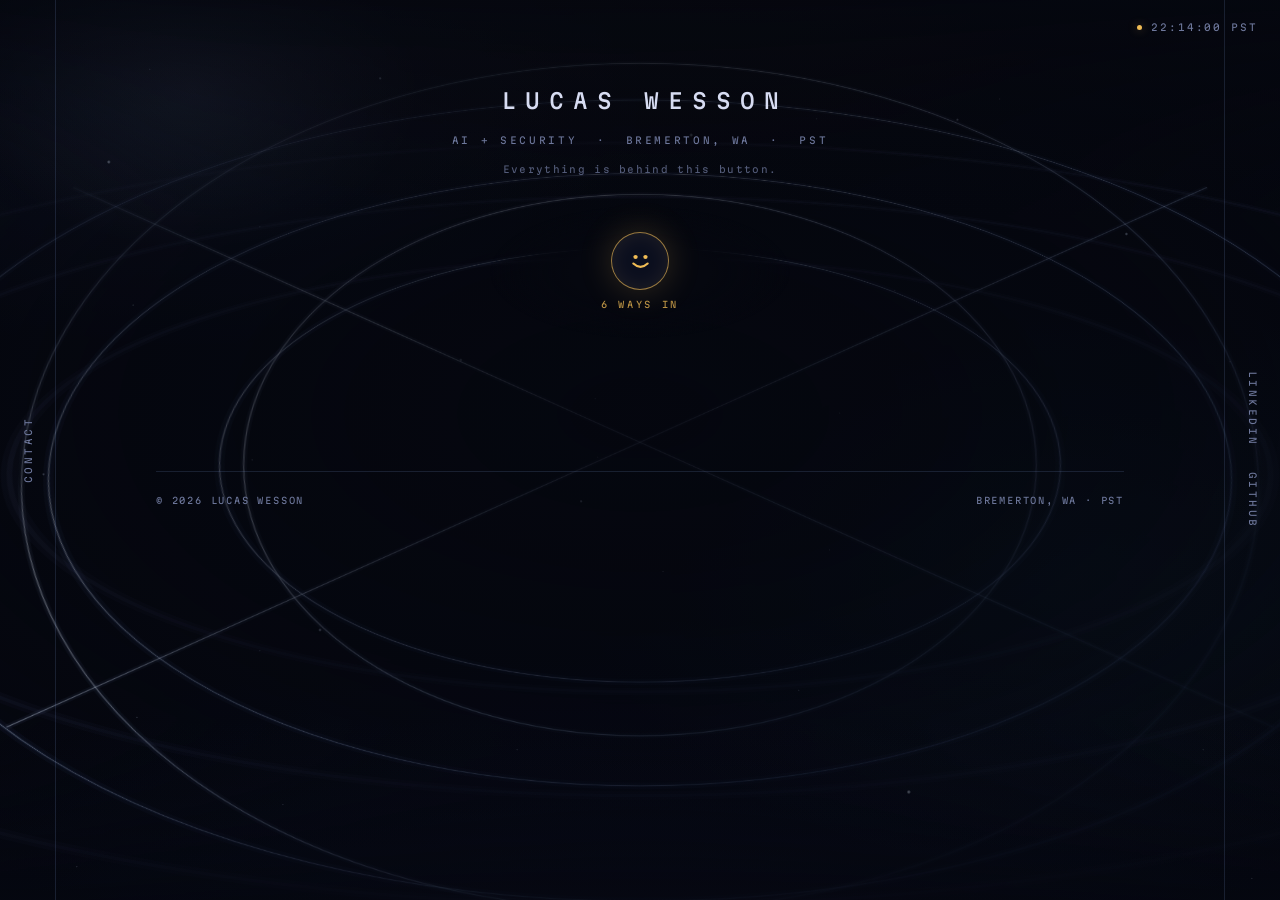
==== commit 97dde93d: "Make the console the site. Promote the console to index.html and retire the multi-page portfolio. Th" ====
--- a/index.html
+++ b/index.html
@@ -1,148 +1,1158 @@
-<!doctype html>
+<!DOCTYPE html>
 <html lang="en">
 <head>
 <meta charset="utf-8">
 <meta name="viewport" content="width=device-width, initial-scale=1">
-<title>Lucas Wesson — AI + Security</title>
+<title>Lucas Wesson · AI + Security</title>
 <meta name="description" content="Lucas Wesson: AI and security practitioner who trains models, tests them adversarially, and builds the tooling that keeps them honest.">
+<link rel="canonical" href="https://lwesson.github.io/">
+<meta name="theme-color" content="#05070f">
+<link rel="icon" href="favicon.svg" type="image/svg+xml">
+<link rel="icon" href="favicon.png" sizes="32x32" type="image/png">
+<link rel="apple-touch-icon" href="apple-touch-icon.png">
 <meta property="og:type" content="website">
 <meta property="og:site_name" content="Lucas Wesson">
-<meta property="og:title" content="Lucas Wesson - AI + Security">
+<meta property="og:title" content="Lucas Wesson · AI + Security">
 <meta property="og:description" content="Lucas Wesson: AI and security practitioner who trains models, tests them adversarially, and builds the tooling that keeps them honest.">
 <meta property="og:url" content="https://lwesson.github.io/">
 <meta property="og:image" content="https://lwesson.github.io/og-image.png">
 <meta property="og:image:width" content="1200">
 <meta property="og:image:height" content="630">
-<meta property="og:image:alt" content="Lucas Wesson - AI + Security">
+<meta property="og:image:alt" content="Lucas Wesson, AI and security. A smiling console button above a line of six lit stations in deep space.">
 <meta name="twitter:card" content="summary_large_image">
-<meta name="twitter:title" content="Lucas Wesson - AI + Security">
+<meta name="twitter:title" content="Lucas Wesson · AI + Security">
 <meta name="twitter:description" content="Lucas Wesson: AI and security practitioner who trains models, tests them adversarially, and builds the tooling that keeps them honest.">
 <meta name="twitter:image" content="https://lwesson.github.io/og-image.png">
-<link rel="icon" href="favicon.svg" type="image/svg+xml">
-<link rel="icon" href="favicon.png" sizes="32x32" type="image/png">
-<link rel="apple-touch-icon" href="apple-touch-icon.png">
-<link rel="stylesheet" href="styles.css">
-<script>document.documentElement.classList.add("js");</script>
+<style>html{color-scheme:dark}body{margin:0}img{max-width:100%}[hidden]{display:none!important}</style>
+<link rel="preconnect" href="https://fonts.googleapis.com">
+<link rel="preconnect" href="https://fonts.gstatic.com" crossorigin>
+<link rel="stylesheet" href="https://fonts.googleapis.com/css2?family=Martian+Mono:wght@300;400;500;600&family=Archivo:wght@400;500;600&display=swap">
+<style>
+:root{
+  --void:#05070f;
+  --line:rgba(150,180,255,.14);
+  --line-hot:rgba(150,180,255,.30);
+  --dim:#6e789c;
+  --mid:#9aa4c8;
+  --text:#d7dcf2;
+  --amber:#f0bc55;
+  --amber-hot:#ffd882;
+  --halo:rgba(240,188,85,.42);
+  --cool:#93b8f0;
+  --beam:#7fa8ff;
+  --beam-2:#a88cf0;
+  --bad:#e0796a;
+  --mono:"Martian Mono","JetBrains Mono",ui-monospace,SFMono-Regular,Menlo,monospace;
+  --sans:"Archivo","Helvetica Neue",Arial,sans-serif;
+  --ease:cubic-bezier(.22,.9,.24,1);
+}
+*{box-sizing:border-box}
+
+body{
+  margin:0;
+  background:var(--void);
+  color:var(--text);
+  font-family:var(--sans);
+  font-size:15px;
+  line-height:1.65;
+  -webkit-font-smoothing:antialiased;
+  overflow-x:hidden;
+}
+
+/* ---------- ambient background ---------- */
+.bg{position:fixed;inset:0;z-index:0;pointer-events:none;overflow:hidden;perspective:5200px}
+
+/* three depth planes: far is soft, cool and slow, near is sharp, bright and quick */
+.ring-layer{
+  position:absolute;top:50%;left:50%;
+  mix-blend-mode:screen;will-change:transform;
+}
+.ring-layer .strand{mix-blend-mode:screen}
+.layer-far{width:178vmax;height:178vmax;opacity:.5;transform:translate(-50%,-50%) rotateX(70deg);animation:orbitFar 470s linear infinite}
+.layer-mid{width:138vmax;height:138vmax;opacity:.8;transform:translate(-50%,-50%) rotateX(59deg);animation:orbitMid 330s linear infinite reverse}
+.layer-near{width:106vmax;height:106vmax;opacity:1;transform:translate(-50%,-50%) rotateX(47deg);animation:orbitNear 225s linear infinite}
+@keyframes orbitFar{
+  from{transform:translate(-50%,-50%) rotateX(70deg) rotateZ(0deg)}
+  to{transform:translate(-50%,-50%) rotateX(70deg) rotateZ(360deg)}
+}
+@keyframes orbitMid{
+  from{transform:translate(-50%,-50%) rotateX(59deg) rotateZ(0deg)}
+  to{transform:translate(-50%,-50%) rotateX(59deg) rotateZ(360deg)}
+}
+@keyframes orbitNear{
+  from{transform:translate(-50%,-50%) rotateX(47deg) rotateZ(0deg)}
+  to{transform:translate(-50%,-50%) rotateX(47deg) rotateZ(360deg)}
+}
+.stars{
+  position:absolute;inset:0;
+  background-repeat:no-repeat;
+  animation:driftA 300s ease-in-out infinite alternate;
+  background-image:
+    radial-gradient(1.6px 1.6px at 45.4% 55.7%,rgba(214,226,255,0.73),transparent),
+    radial-gradient(1px 1px at 46.7% 50.8%,rgba(214,226,255,0.38),transparent),
+    radial-gradient(1px 1px at 19.7% 51.1%,rgba(214,226,255,0.4),transparent),
+    radial-gradient(1px 1px at 78.1% 11.0%,rgba(214,226,255,0.3),transparent),
+    radial-gradient(1px 1px at 10.7% 79.7%,rgba(214,226,255,0.41),transparent),
+    radial-gradient(1px 1px at 6.0% 96.3%,rgba(214,226,255,0.49),transparent),
+    radial-gradient(1px 1px at 64.8% 61.1%,rgba(214,226,255,0.26),transparent),
+    radial-gradient(1.6px 1.6px at 3.4% 52.7%,rgba(214,226,255,0.51),transparent),
+    radial-gradient(1px 1px at 20.3% 25.2%,rgba(214,226,255,0.23),transparent),
+    radial-gradient(1px 1px at 46.5% 44.3%,rgba(214,226,255,0.46),transparent),
+    radial-gradient(1px 1px at 51.8% 63.5%,rgba(214,226,255,0.36),transparent),
+    radial-gradient(1px 1px at 65.6% 45.9%,rgba(214,226,255,0.3),transparent),
+    radial-gradient(1px 1px at 97.8% 97.6%,rgba(214,226,255,0.46),transparent),
+    radial-gradient(1px 1px at 69.9% 32.3%,rgba(214,226,255,0.28),transparent),
+    radial-gradient(1.6px 1.6px at 29.7% 8.7%,rgba(214,226,255,0.69),transparent),
+    radial-gradient(1px 1px at 40.4% 83.3%,rgba(214,226,255,0.33),transparent),
+    radial-gradient(1px 1px at 94.0% 83.3%,rgba(214,226,255,0.22),transparent),
+    radial-gradient(1px 1px at 22.1% 89.4%,rgba(214,226,255,0.35),transparent),
+    radial-gradient(1px 1px at 96.1% 40.2%,rgba(214,226,255,0.24),transparent),
+    radial-gradient(1px 1px at 62.4% 76.7%,rgba(214,226,255,0.3),transparent),
+    radial-gradient(1px 1px at 10.4% 33.9%,rgba(214,226,255,0.49),transparent),
+    radial-gradient(1.6px 1.6px at 74.8% 13.3%,rgba(214,226,255,0.56),transparent),
+    radial-gradient(1px 1px at 11.7% 7.7%,rgba(214,226,255,0.44),transparent),
+    radial-gradient(1px 1px at 19.1% 55.7%,rgba(214,226,255,0.35),transparent),
+    radial-gradient(1px 1px at 20.3% 72.3%,rgba(214,226,255,0.26),transparent),
+    radial-gradient(1px 1px at 63.8% 13.2%,rgba(214,226,255,0.34),transparent);
+}
+.stars-near{
+  animation:driftB 190s ease-in-out infinite alternate;
+  background-repeat:no-repeat;
+  background-image:
+    radial-gradient(2px 2px at 8.5% 18%,rgba(226,236,255,.85),transparent),
+    radial-gradient(1.8px 1.8px at 88% 26%,rgba(210,228,255,.7),transparent),
+    radial-gradient(2.2px 2.2px at 71% 88%,rgba(232,240,255,.8),transparent),
+    radial-gradient(1.8px 1.8px at 25% 70%,rgba(208,226,255,.62),transparent),
+    radial-gradient(2px 2px at 54% 15%,rgba(226,236,255,.6),transparent),
+    radial-gradient(1.8px 1.8px at 36% 40%,rgba(214,230,255,.55),transparent);
+}
+@keyframes driftA{from{transform:translate3d(0,0,0)}to{transform:translate3d(-1.4vw,.9vh,0)}}
+@keyframes driftB{from{transform:translate3d(0,0,0)}to{transform:translate3d(-3.6vw,2.2vh,0)}}
+.veil{
+  position:absolute;inset:0;
+  background:
+    linear-gradient(180deg,rgba(5,7,15,.82),rgba(5,7,15,0) 24%),
+    linear-gradient(0deg,rgba(5,7,15,.7),rgba(5,7,15,0) 20%),
+    radial-gradient(84% 64% at 50% 46%,rgba(5,7,15,.91),rgba(5,7,15,.56) 55%,rgba(5,7,15,0) 100%);
+}
+.glowfield{
+  position:absolute;inset:0;
+  background:
+    radial-gradient(26% 26% at 15% 10%,rgba(176,208,255,.13),transparent 68%),
+    radial-gradient(52% 44% at 15% 10%,rgba(120,150,235,.09),transparent 72%),
+    radial-gradient(72% 46% at 50% -6%,rgba(240,188,85,.05),transparent 70%),
+    radial-gradient(56% 48% at 84% 64%,rgba(64,158,204,.07),transparent 70%),
+    radial-gradient(95% 55% at 50% 108%,rgba(46,66,150,.12),transparent 72%);
+}
+
+/* ---------- fixed HUD ---------- */
+.rail{position:fixed;top:0;bottom:0;width:56px;z-index:4;pointer-events:none;display:flex;align-items:center;justify-content:center}
+.rail::before{content:"";position:absolute;top:0;bottom:0;width:1px;background:var(--line)}
+.rail.l{left:0}.rail.l::before{right:0}
+.rail.r{right:0}.rail.r::before{left:0}
+.rail-links{display:flex;flex-direction:column;gap:26px;pointer-events:auto;align-items:center}
+.rail a,.rail button.rail-link{
+  font-family:var(--mono);font-size:9.5px;font-weight:400;letter-spacing:.26em;text-transform:uppercase;
+  color:var(--dim);text-decoration:none;background:none;border:0;padding:0;cursor:pointer;writing-mode:vertical-rl;
+  transition:color .3s var(--ease),text-shadow .3s var(--ease);
+}
+.rail.l a,.rail.l button.rail-link{transform:rotate(180deg)}
+.rail a:hover,.rail button.rail-link:hover{color:var(--amber);text-shadow:0 0 14px var(--halo)}
+
+.clock{
+  position:fixed;top:20px;right:22px;z-index:6;
+  display:flex;align-items:center;gap:9px;
+  font-family:var(--mono);font-size:9.5px;letter-spacing:.2em;color:var(--dim);
+  font-variant-numeric:tabular-nums;
+}
+.clock .pip{width:5px;height:5px;border-radius:50%;background:var(--amber);box-shadow:0 0 10px var(--halo);animation:blink 3.4s ease-in-out infinite}
+@keyframes blink{0%,100%{opacity:1}50%{opacity:.25}}
+
+/* ---------- the trigger ---------- */
+.trigger-wrap{
+  position:relative;z-index:3;margin-top:40px;
+  display:flex;flex-direction:column;align-items:center;gap:8px;
+}
+.trigger-wrap::before{
+  content:"";position:absolute;top:-26px;left:50%;transform:translateX(-50%);
+  width:300px;height:132px;border-radius:50%;
+  background:radial-gradient(closest-side,var(--void) 46%,rgba(5,7,15,.72) 72%,transparent 100%);
+  z-index:-1;pointer-events:none;
+}
+.trigger{
+  width:58px;height:58px;border-radius:50%;
+  background:rgba(14,19,38,.74);
+  border:1px solid rgba(240,188,85,.5);
+  box-shadow:0 0 26px rgba(240,188,85,.13),inset 0 0 16px rgba(240,188,85,.06);
+  display:grid;place-items:center;
+  cursor:pointer;position:relative;
+  transition:border-color .4s var(--ease),box-shadow .4s var(--ease);
+}
+.trigger::after{
+  content:"";position:absolute;inset:-5px;border-radius:50%;
+  border:1px solid transparent;
+  transition:border-color .5s var(--ease),transform .5s var(--ease),opacity .5s var(--ease);
+  opacity:0;transform:scale(.88);
+}
+.trigger.invite{border-color:rgba(240,188,85,.62);box-shadow:0 0 34px rgba(240,188,85,.2),inset 0 0 20px rgba(240,188,85,.09)}
+.trigger.invite::before{
+  content:"";position:absolute;inset:-1px;border-radius:50%;
+  border:1px solid var(--amber);opacity:0;pointer-events:none;
+  animation:ping 3.1s cubic-bezier(.2,.7,.3,1) infinite;
+}
+@keyframes ping{
+  0%{transform:scale(1);opacity:.6}
+  65%{transform:scale(2.05);opacity:0}
+  100%{transform:scale(2.05);opacity:0}
+}
+.trigger.invite+.trigger-label{animation:wordpulse 3.1s ease-in-out infinite}
+@keyframes wordpulse{
+  0%,100%{opacity:.75;text-shadow:none}
+  50%{opacity:1;text-shadow:0 0 18px var(--halo)}
+}
+.trigger:hover{border-color:var(--amber);box-shadow:0 0 26px rgba(240,188,85,.22),inset 0 0 18px rgba(240,188,85,.10)}
+.trigger:hover::after{opacity:.5;transform:scale(1);border-color:rgba(240,188,85,.35)}
+.trigger:focus-visible{outline:none;border-color:var(--amber-hot);box-shadow:0 0 0 2px rgba(240,188,85,.35)}
+.face{width:35px;height:35px;overflow:visible;display:block}
+.face .eye{
+  fill:var(--amber);transform-box:fill-box;transform-origin:center;
+  transition:fill .4s var(--ease);
+}
+.face .mouth{
+  fill:none;stroke:var(--amber);stroke-width:1.5;stroke-linecap:round;
+  transform-box:fill-box;transform-origin:center;
+  transition:stroke .4s var(--ease),opacity .35s var(--ease),transform .45s var(--ease);
+}
+/* blink: both eyes, always together, driven by one class */
+.face.blink .eye{animation:blinkeye .42s var(--ease)}
+@keyframes blinkeye{0%,100%{transform:scaleY(1)}44%{transform:scaleY(.1)}}
+
+/* wink: the right eye alone, and the smile goes crooked */
+.face.wink .eye.r{animation:winkeye .8s var(--ease)}
+.face.wink .smile{transform:rotate(-5deg) scale(1.07)}
+@keyframes winkeye{
+  0%{transform:scaleY(1)}
+  16%{transform:scaleY(.08)}
+  52%{transform:scaleY(.08)}
+  76%{transform:scaleY(1.08)}
+  100%{transform:scaleY(1)}
+}
+
+/* hover: brighter, and the smile widens (the blink itself is scheduled in JS) */
+.trigger:hover .eye,.trigger:focus-visible .eye{fill:var(--amber-hot)}
+.trigger:hover .mouth,.trigger:focus-visible .mouth{stroke:var(--amber-hot)}
+.trigger:hover .smile{transform:scale(1.16)}
+
+.trigger-label{font-family:var(--mono);font-size:9px;letter-spacing:.3em;text-transform:uppercase;color:var(--amber);opacity:.78;transition:opacity .4s var(--ease)}
+.trigger[aria-expanded="true"]+.trigger-label{opacity:1}
+
+/* ---------- shell ---------- */
+.shell{position:relative;z-index:2;max-width:1120px;margin:0 auto;padding-inline:76px;padding-block:84px 90px}
+
+.plate{text-align:center;display:flex;flex-direction:column;align-items:center;gap:14px}
+.wordmark{font-family:var(--mono);font-weight:500;font-size:clamp(15px,2.4vw,21px);letter-spacing:.42em;text-indent:.42em;margin:0;color:var(--text)}
+.sub{font-family:var(--mono);font-size:9.5px;letter-spacing:.28em;color:var(--dim);margin:0;text-transform:uppercase}
+.hint{font-family:var(--mono);font-size:9.5px;letter-spacing:.14em;color:var(--dim);margin:0;opacity:.75}
+.hint b{color:var(--amber);font-weight:400}
+
+/* ---------- the console bar ---------- */
+.menu{margin-top:88px;overflow:visible;height:auto;transition:height .55s var(--ease)}
+
+.bar{position:relative;display:grid;grid-template-columns:repeat(6,1fr);gap:10px}
+.bar::before{
+  content:"";position:absolute;left:-76px;right:-76px;top:16px;height:1px;
+  background:linear-gradient(90deg,transparent,var(--line) 12%,var(--line) 88%,transparent);
+}
+.menu.shut .bar::before{opacity:0;transition:opacity .25s var(--ease)}
+
+.item{
+  position:relative;background:none;border:0;padding:0 2px 4px;cursor:pointer;
+  display:flex;flex-direction:column;align-items:center;gap:11px;
+  opacity:1;transform:none;will-change:transform,opacity;
+}
+.menu.shut .item{opacity:0;pointer-events:none}
+.item::before{
+  content:"";position:absolute;left:-7px;right:-7px;top:16px;height:1px;background:var(--line);
+  transition:background .4s var(--ease);
+}
+.item::after{
+  content:"";position:absolute;left:-7px;right:-7px;top:16px;height:1px;
+  background:linear-gradient(90deg,transparent,var(--amber),transparent);
+  opacity:0;transition:opacity .4s var(--ease);
+}
+.item:hover::after,.item:focus-visible::after{opacity:.7}
+.item:focus-visible{outline:none}
+.item:focus-visible .label{color:var(--amber-hot)}
+
+.node{
+  width:32px;height:32px;flex:none;border-radius:50%;position:relative;
+  display:grid;place-items:center;
+  border:1px solid rgba(150,180,255,.24);
+  background-color:var(--void);
+  background-image:radial-gradient(closest-side,rgba(147,184,240,.18),rgba(147,184,240,.02) 70%);
+  box-shadow:0 0 16px rgba(147,184,240,.10);
+  transition:border-color .45s var(--ease),box-shadow .45s var(--ease),transform .45s var(--ease);
+}
+.node svg{width:17px;height:17px;stroke:var(--cool);stroke-width:1;opacity:.85;transition:stroke .45s var(--ease),transform .6s var(--ease)}
+.item:hover .node{border-color:rgba(240,188,85,.45);box-shadow:0 0 24px rgba(240,188,85,.22);transform:scale(1.08)}
+.item:hover .node svg{stroke:var(--amber);transform:rotate(30deg)}
+
+.label{
+  font-family:var(--mono);font-weight:400;font-size:clamp(9.5px,.85vw,10.5px);
+  letter-spacing:.2em;text-transform:uppercase;color:var(--mid);text-align:center;line-height:1.5;
+  transition:color .4s var(--ease),text-shadow .4s var(--ease);
+}
+.meta{
+  font-family:var(--mono);font-size:8px;letter-spacing:.16em;text-transform:uppercase;
+  color:var(--dim);text-align:center;line-height:1.6;margin-top:-6px;opacity:.75;
+  transition:color .4s var(--ease),opacity .4s var(--ease);
+}
+.item:hover .label{color:var(--amber);text-shadow:0 0 18px var(--halo)}
+.item:hover .meta{color:var(--mid);opacity:1}
+
+/* selected station */
+.item.is-open .node{border-color:var(--amber);box-shadow:0 0 30px rgba(240,188,85,.34),inset 0 0 14px rgba(240,188,85,.14);animation:breathe 4.5s ease-in-out infinite}
+.item.is-open .node svg{stroke:var(--amber-hot);opacity:1}
+.item.is-open .label{color:var(--amber);text-shadow:0 0 20px var(--halo)}
+.item.is-open .meta{color:var(--mid);opacity:1}
+.item.is-open::before{background:rgba(240,188,85,.5)}
+@keyframes breathe{
+  0%,100%{box-shadow:0 0 30px rgba(240,188,85,.34),inset 0 0 14px rgba(240,188,85,.14)}
+  50%{box-shadow:0 0 48px rgba(240,188,85,.5),inset 0 0 20px rgba(240,188,85,.20)}
+}
+
+/* landing impact */
+.item.land .node{animation:impact .6s var(--ease)}
+.item.land::before{animation:segflash .6s var(--ease)}
+@keyframes impact{
+  0%{box-shadow:0 0 0 rgba(240,188,85,0);border-color:rgba(150,180,255,.24)}
+  18%{box-shadow:0 0 40px rgba(240,188,85,.6),inset 0 0 20px rgba(240,188,85,.35);border-color:var(--amber);transform:scale(1.16)}
+  55%{transform:scale(.97)}
+  100%{box-shadow:0 0 16px rgba(147,184,240,.10);transform:scale(1)}
+}
+@keyframes segflash{0%,14%{background:rgba(240,188,85,.5)}100%{background:var(--line)}}
+
+/* ---------- what grows out of the selection ---------- */
+.stage{position:relative;height:0;overflow:hidden;transition:height .6s var(--ease)}
+.panel{
+  position:absolute;top:0;left:0;right:0;
+  opacity:0;visibility:hidden;
+  transition:opacity .3s var(--ease),visibility 0s linear .3s;
+}
+.panel.is-open{opacity:1;visibility:visible;transition:opacity .5s var(--ease) .08s,visibility 0s}
+.drop{
+  position:absolute;top:100%;left:50%;width:1px;height:46px;
+  background:linear-gradient(180deg,var(--amber),rgba(240,188,85,.10));
+  transform:scaleY(0);transform-origin:top;
+  transition:transform .55s var(--ease) .08s;
+}
+.item.is-open .drop{transform:scaleY(1)}
+.panel::before{
+  content:"";position:absolute;left:0;right:0;top:46px;height:1px;
+  background:linear-gradient(90deg,transparent,rgba(240,188,85,.26) 8%,rgba(240,188,85,.26) 92%,transparent);
+  transform:scaleX(0);transition:transform .8s var(--ease) .18s;
+}
+.panel.is-open::before{transform:scaleX(1)}
+.panel-inner{position:relative;max-width:660px;margin:0 auto;padding:62px 0 60px}
+.panel-inner>*{opacity:0;transform:translateY(10px);transition:opacity .55s var(--ease),transform .55s var(--ease)}
+.panel.is-open .panel-inner>*{opacity:1;transform:none}
+.panel.is-open .panel-inner>*:nth-child(1){transition-delay:.14s}
+.panel.is-open .panel-inner>*:nth-child(2){transition-delay:.20s}
+.panel.is-open .panel-inner>*:nth-child(3){transition-delay:.26s}
+.panel.is-open .panel-inner>*:nth-child(4){transition-delay:.32s}
+.panel.is-open .panel-inner>*:nth-child(5){transition-delay:.38s}
+.panel.is-open .panel-inner>*:nth-child(6){transition-delay:.44s}
+
+/* ---------- panel typography ---------- */
+.kicker{font-family:var(--mono);font-size:9px;letter-spacing:.3em;color:var(--amber);text-transform:uppercase;margin:0 0 14px}
+.lede{font-size:clamp(19px,2.2vw,25px);line-height:1.34;font-weight:500;color:#e9edfb;margin:0 0 18px;text-wrap:balance}
+.panel p{margin:0 0 16px;color:var(--mid)}
+.panel p:last-child{margin-bottom:0}
+.panel strong{color:var(--text);font-weight:600}
+
+.fields{display:grid;grid-template-columns:repeat(2,1fr);gap:1px;background:var(--line);border-block:1px solid var(--line);margin:24px 0}
+.field{background:var(--void);padding:14px 16px;display:flex;flex-direction:column;gap:5px}
+.field dt{font-family:var(--mono);font-size:8.5px;letter-spacing:.24em;color:var(--dim);text-transform:uppercase}
+.field dd{margin:0;font-size:13.5px;color:var(--text)}
+
+.term{font-family:var(--mono);font-size:11px;letter-spacing:.14em;color:var(--amber);margin:22px 0 0}
+.term .caret{display:inline-block;width:7px;height:13px;background:var(--amber);vertical-align:-2px;margin-left:6px;animation:blink 1.1s steps(1) infinite}
+
+.entries{list-style:none;margin:22px 0 0;padding:0;display:flex;flex-direction:column}
+.entries li{padding:18px 0;border-top:1px solid var(--line)}
+.entries li:last-child{border-bottom:1px solid var(--line)}
+.entry-top{display:flex;align-items:baseline;justify-content:space-between;gap:16px;margin-bottom:7px}
+.entry-top h3{margin:0;font-size:15.5px;font-weight:600;color:var(--text);line-height:1.35}
+.tag{font-family:var(--mono);font-size:8.5px;letter-spacing:.22em;color:var(--amber);text-transform:uppercase;white-space:nowrap}
+.entries p{font-size:14px;margin:0 0 10px}
+.stack{display:flex;flex-wrap:wrap;gap:6px}
+.chip{font-family:var(--mono);font-size:8.5px;letter-spacing:.16em;text-transform:uppercase;color:var(--dim);border:1px solid var(--line);padding:4px 8px}
+
+.practice{padding:20px 0;border-top:1px solid var(--line)}
+.practice:last-of-type{border-bottom:1px solid var(--line)}
+.practice h3{margin:0 0 6px;font-family:var(--mono);font-size:11px;letter-spacing:.26em;color:var(--amber);text-transform:uppercase}
+.practice p{font-size:14px;margin:0}
+
+.stats{display:flex;flex-wrap:wrap;gap:34px;margin:22px 0 4px;padding-bottom:22px;border-bottom:1px solid var(--line)}
+.stat{display:flex;flex-direction:column;gap:3px}
+.stat b{font-family:var(--mono);font-size:22px;font-weight:500;color:var(--amber);font-variant-numeric:tabular-nums}
+.stat span{font-family:var(--mono);font-size:8.5px;letter-spacing:.22em;color:var(--dim);text-transform:uppercase}
+
+.cols{display:grid;grid-template-columns:repeat(auto-fit,minmax(215px,1fr));gap:26px;margin:24px 0}
+.cols h4{margin:0 0 10px;font-family:var(--mono);font-size:8.5px;letter-spacing:.24em;color:var(--dim);text-transform:uppercase}
+.plainlist{list-style:none;margin:0;padding:0;display:flex;flex-direction:column;gap:7px;font-size:13.5px;color:var(--mid)}
+.plainlist li{display:flex;gap:9px;align-items:baseline}
+.plainlist li::before{content:"";width:4px;height:4px;flex:none;background:var(--amber);opacity:.6;transform:translateY(-2px)}
+.plainlist .yr{font-family:var(--mono);font-size:9px;letter-spacing:.14em;color:var(--dim)}
+
+.links{display:flex;flex-wrap:wrap;gap:12px;margin-top:22px}
+.links a{
+  font-family:var(--mono);font-size:10px;letter-spacing:.2em;text-transform:uppercase;
+  color:var(--mid);text-decoration:none;border:1px solid var(--line);padding:11px 17px;
+  transition:color .35s var(--ease),border-color .35s var(--ease),box-shadow .35s var(--ease),background .35s var(--ease);
+}
+.links a:hover,.links a:focus-visible{color:var(--amber);border-color:rgba(240,188,85,.5);box-shadow:0 0 22px rgba(240,188,85,.16);background:rgba(240,188,85,.04);outline:none}
+
+.cform{display:flex;flex-direction:column;gap:15px;margin-top:26px;max-width:540px}
+.cform .hp{position:absolute;left:-9999px;width:1px;height:1px;opacity:0;pointer-events:none}
+.cfield{display:flex;flex-direction:column;gap:7px}
+.cfield label{font-family:var(--mono);font-size:8.5px;letter-spacing:.24em;text-transform:uppercase;color:var(--dim)}
+.cfield input,.cfield textarea{
+  background:rgba(147,184,240,.04);border:1px solid var(--line);color:var(--text);
+  font-family:var(--sans);font-size:14px;line-height:1.5;padding:11px 13px;width:100%;
+  transition:border-color .3s var(--ease),box-shadow .3s var(--ease),background .3s var(--ease);
+}
+.cfield textarea{resize:vertical;min-height:116px}
+.cfield input:focus,.cfield textarea:focus{
+  outline:none;border-color:rgba(240,188,85,.55);background:rgba(240,188,85,.03);
+  box-shadow:0 0 22px rgba(240,188,85,.12);
+}
+.cform button{
+  align-self:flex-start;font-family:var(--mono);font-size:10px;letter-spacing:.2em;text-transform:uppercase;
+  color:var(--mid);background:none;border:1px solid var(--line);padding:12px 20px;cursor:pointer;
+  transition:color .35s var(--ease),border-color .35s var(--ease),box-shadow .35s var(--ease),background .35s var(--ease);
+}
+.cform button:hover:not(:disabled),.cform button:focus-visible{
+  color:var(--amber);border-color:rgba(240,188,85,.5);box-shadow:0 0 22px rgba(240,188,85,.16);
+  background:rgba(240,188,85,.04);outline:none;
+}
+.cform button:disabled{opacity:.45;cursor:default}
+.form-status{font-family:var(--mono);font-size:9.5px;letter-spacing:.12em;line-height:1.6;color:var(--dim);margin:0;min-height:15px}
+.form-status.ok{color:var(--amber)}
+.form-status.err{color:var(--bad)}
+
+.foot{margin-top:70px;padding-top:22px;border-top:1px solid var(--line);display:flex;flex-wrap:wrap;justify-content:space-between;gap:12px}
+.foot span{font-family:var(--mono);font-size:9px;letter-spacing:.2em;color:var(--dim);text-transform:uppercase}
+
+@media (max-width:880px){
+  .shell{padding-inline:26px;padding-block:64px 70px}
+  .rail{display:none}
+  .clock{right:16px}
+  .bar{grid-template-columns:repeat(3,1fr);row-gap:40px}
+  .drop{display:none}
+  .bar::before{display:none}
+  .label{font-size:10px}
+}
+@media (max-width:460px){
+  .shell{padding-inline:18px}
+  .bar{grid-template-columns:repeat(2,1fr);row-gap:34px}
+  .meta{display:none}
+  .fields{grid-template-columns:1fr}
+  .stats{gap:22px}
+}
+
+@media (prefers-reduced-motion:reduce){
+  *,*::before,*::after{animation:none!important;transition-duration:.001ms!important}
+}
+</style>
+
 </head>
 <body>
-<div class="aurora" aria-hidden="true"><i></i><i></i><i></i></div>
-
-<header class="nav">
-  <div class="nav-inner">
-    <a class="brand" href="index.html"><span class="dot"></span>LUCAS WESSON</a>
-    <button class="nav-toggle" id="navToggle" aria-label="Toggle menu" aria-expanded="false" aria-controls="navLinks">
-      <span></span><span></span><span></span>
-    </button>
-    <nav class="nav-links" id="navLinks">
-      <a href="index.html" class="active">Home</a>
-      <a href="work.html">Work</a>
-      <a href="about.html">About</a>
-      <a href="contact.html">Contact</a>
-      <button class="theme-toggle" id="themeToggle" aria-label="Toggle color theme">Theme</button>
-    </nav>
+<svg width="0" height="0" style="position:absolute" aria-hidden="true">
+  <symbol id="star" viewBox="0 0 24 24">
+    <g fill="none" stroke-linecap="round">
+      <path d="M12 4.5v5M12 14.5v5M4.5 12h5M14.5 12h5M6.7 6.7l3.2 3.2M14.1 14.1l3.2 3.2M17.3 6.7l-3.2 3.2M9.9 14.1l-3.2 3.2"/>
+      <circle cx="12" cy="12" r="1.4" fill="currentColor" stroke="none"/>
+    </g>
+  </symbol>
+</svg>
+
+<div class="bg" aria-hidden="true">
+  <div class="stars"></div>
+  <div class="stars stars-near"></div>
+  <div class="glowfield"></div>
+  <svg class="ring-layer layer-far" viewBox="0 0 1200 1200" fill="none" shape-rendering="geometricPrecision">
+    <defs>
+      <linearGradient id="glowF" gradientUnits="userSpaceOnUse" x1="70" y1="110" x2="1130" y2="1090"><stop offset="0" stop-color="#6f7fd8" stop-opacity="0"/><stop offset=".34" stop-color="#8e9cf0" stop-opacity=".9"/><stop offset=".66" stop-color="#6f7fd8" stop-opacity=".45"/><stop offset="1" stop-color="#6f7fd8" stop-opacity="0"/></linearGradient>
+      <circle id="F-r0" cx="600" cy="600" r="565"/>
+      <circle id="F-r1" cx="600" cy="600" r="450"/>
+      <circle id="F-r2" cx="600" cy="600" r="330"/>
+    </defs>
+      <g class="strand"><use href="#F-r0" stroke="url(#glowF)" stroke-width="9" opacity=".11"/><use href="#F-r0" stroke="url(#glowF)" stroke-width="3" opacity=".17"/></g>
+      <g class="strand"><use href="#F-r1" stroke="url(#glowF)" stroke-width="9" opacity=".11"/><use href="#F-r1" stroke="url(#glowF)" stroke-width="3" opacity=".17"/></g>
+      <g class="strand"><use href="#F-r2" stroke="url(#glowF)" stroke-width="9" opacity=".11"/><use href="#F-r2" stroke="url(#glowF)" stroke-width="3" opacity=".17"/></g>
+  </svg>
+  <svg class="ring-layer layer-mid" viewBox="0 0 1200 1200" fill="none" shape-rendering="geometricPrecision">
+    <defs>
+      <linearGradient id="glowM" gradientUnits="userSpaceOnUse" x1="70" y1="110" x2="1130" y2="1090"><stop offset="0" stop-color="#5f8cff" stop-opacity="0"/><stop offset=".32" stop-color="#7ba6ff" stop-opacity="1"/><stop offset=".62" stop-color="#5f8cff" stop-opacity=".5"/><stop offset="1" stop-color="#5f8cff" stop-opacity="0"/></linearGradient>
+      <linearGradient id="coreM" gradientUnits="userSpaceOnUse" x1="70" y1="110" x2="1130" y2="1090"><stop offset=".08" stop-color="#eaf3ff" stop-opacity="0"/><stop offset=".34" stop-color="#f6faff" stop-opacity="1"/><stop offset=".54" stop-color="#dbe9ff" stop-opacity=".7"/><stop offset=".84" stop-color="#9dc0ff" stop-opacity="0"/></linearGradient>
+      <circle id="M-r0" cx="600" cy="600" r="520"/>
+      <circle id="M-r1" cx="600" cy="600" r="400"/>
+      <circle id="M-r2" cx="600" cy="600" r="285"/>
+    </defs>
+      <g class="strand"><use href="#M-r0" stroke="url(#glowM)" stroke-width="7" opacity=".09"/><use href="#M-r0" stroke="url(#glowM)" stroke-width="2.2" opacity=".2"/><use href="#M-r0" stroke="url(#coreM)" stroke-width=".6" opacity=".92"/></g>
+      <g class="strand"><use href="#M-r1" stroke="url(#glowM)" stroke-width="7" opacity=".09"/><use href="#M-r1" stroke="url(#glowM)" stroke-width="2.2" opacity=".2"/><use href="#M-r1" stroke="url(#coreM)" stroke-width=".6" opacity=".92"/></g>
+      <g class="strand"><use href="#M-r2" stroke="url(#glowM)" stroke-width="7" opacity=".09"/><use href="#M-r2" stroke="url(#glowM)" stroke-width="2.2" opacity=".2"/><use href="#M-r2" stroke="url(#coreM)" stroke-width=".6" opacity=".92"/></g>
+  </svg>
+  <svg class="ring-layer layer-near" viewBox="0 0 1200 1200" fill="none" shape-rendering="geometricPrecision">
+    <defs>
+      <linearGradient id="glowN" gradientUnits="userSpaceOnUse" x1="70" y1="110" x2="1130" y2="1090"><stop offset="0" stop-color="#8fb6ff" stop-opacity="0"/><stop offset=".3" stop-color="#a9c6ff" stop-opacity="1"/><stop offset=".6" stop-color="#7fa8ff" stop-opacity=".5"/><stop offset="1" stop-color="#7fa8ff" stop-opacity="0"/></linearGradient>
+      <linearGradient id="coreN" gradientUnits="userSpaceOnUse" x1="70" y1="110" x2="1130" y2="1090"><stop offset=".06" stop-color="#ffffff" stop-opacity="0"/><stop offset=".32" stop-color="#ffffff" stop-opacity="1"/><stop offset=".52" stop-color="#e6f0ff" stop-opacity=".75"/><stop offset=".82" stop-color="#b7d2ff" stop-opacity="0"/></linearGradient>
+      <circle id="N-r0" cx="600" cy="600" r="545"/>
+      <circle id="N-r1" cx="600" cy="600" r="350"/>
+      <path id="N-l0" d="M70 240 L1130 940"/>
+      <path id="N-l1" d="M70 940 L1130 240"/>
+    </defs>
+      <g class="strand"><use href="#N-r0" stroke="url(#glowN)" stroke-width="6" opacity=".085"/><use href="#N-r0" stroke="url(#glowN)" stroke-width="1.8" opacity=".2"/><use href="#N-r0" stroke="url(#coreN)" stroke-width=".5" opacity="1"/></g>
+      <g class="strand"><use href="#N-r1" stroke="url(#glowN)" stroke-width="6" opacity=".085"/><use href="#N-r1" stroke="url(#glowN)" stroke-width="1.8" opacity=".2"/><use href="#N-r1" stroke="url(#coreN)" stroke-width=".5" opacity="1"/></g>
+      <g class="strand"><use href="#N-l0" stroke="url(#glowN)" stroke-width="6" opacity=".085"/><use href="#N-l0" stroke="url(#glowN)" stroke-width="1.8" opacity=".2"/><use href="#N-l0" stroke="url(#coreN)" stroke-width=".5" opacity="1"/></g>
+      <g class="strand"><use href="#N-l1" stroke="url(#glowN)" stroke-width="6" opacity=".085"/><use href="#N-l1" stroke="url(#glowN)" stroke-width="1.8" opacity=".2"/><use href="#N-l1" stroke="url(#coreN)" stroke-width=".5" opacity="1"/></g>
+  </svg>
+  <div class="veil"></div>
+</div>
+</div>
+
+<div class="rail l">
+  <div class="rail-links"><button type="button" class="rail-link" data-jump="p-contact">Contact</button></div>
+</div>
+<div class="rail r">
+  <div class="rail-links">
+    <a href="https://www.linkedin.com/in/lukewesson" target="_blank" rel="noopener">LinkedIn</a>
+    <a href="https://github.com/Lwesson" target="_blank" rel="noopener">GitHub</a>
   </div>
-</header>
-
-<main id="top">
-
-  <!-- HERO -->
-  <section class="hero">
-    <div class="wrap hero-inner">
-      <p class="hero-meta"><span class="sl">//</span> AI + SECURITY &nbsp;·&nbsp; BREMERTON, WA &nbsp;·&nbsp; PST</p>
-      <h1>I train AI systems, <span class="em">break</span> them, and build the tooling that keeps them honest.</h1>
-      <p class="lead">Model evaluation and red-teaming, offensive security research, and AI-augmented security engineering. Three disciplines most people split into separate careers, held together by one throughline: honest evaluation.</p>
-      <div class="verbs"><span><b>&gt;</b> train</span><span><b>&gt;</b> attack</span><span><b>&gt;</b> build</span></div>
-      <div class="cta-row">
-        <a class="btn btn-primary" href="work.html">View work</a>
-        <a class="btn btn-ghost" href="contact.html">Get in touch</a>
-      </div>
-      <div class="meta-strip">
-        <div><div class="k">Focus</div><div class="v">Artificial Intelligence</div><div class="v">Security</div></div>
-        <div><div class="k">Location</div><div class="v">Bremerton, WA · PST</div></div>
-        <div><div class="k">Current</div><div class="v">AI Consultant, OpenAI</div><div class="v">Vulnerability Researcher</div></div>
-        <div><div class="k">Status</div><div class="v">U.S. Citizen</div></div>
-      </div>
+</div>
+
+<div class="clock"><span class="pip"></span><span id="clock-time">--:--:--</span> <span>PST</span></div>
+
+<main class="shell">
+  <header class="plate">
+    <h1 class="wordmark">LUCAS WESSON</h1>
+    <p class="sub">AI + Security &nbsp;·&nbsp; Bremerton, WA &nbsp;·&nbsp; PST</p>
+    <p class="hint" id="hint">Everything is behind this button.</p>
+    <div class="trigger-wrap">
+      <button class="trigger invite" id="trigger" type="button" aria-expanded="false" aria-controls="menu" aria-label="Open the console">
+        <svg class="face" id="face" viewBox="0 0 24 24" aria-hidden="true">
+          <circle class="eye l" cx="8.6" cy="9.6" r="1.45"/>
+          <circle class="eye r" cx="15.4" cy="9.6" r="1.45"/>
+          <path class="mouth smile" d="M7.1 14.1 Q12 18.7 16.9 14.1"/>
+        </svg>
+      </button>
+      <span class="trigger-label" id="trigger-label">6 ways in</span>
     </div>
-  </section>
-
-  <!-- FOCUS -->
-  <section class="section" id="focus">
-    <div class="wrap reveal">
-      <div class="section-head">
-        <span class="kicker">Focus</span>
-        <h2>What I do</h2>
-      </div>
-      <div class="triad">
-        <div class="facet">
-          <span class="fnum">&gt; TRAIN</span>
-          <h3>AI evaluation &amp; red-teaming</h3>
-          <p>Evaluating and refining model outputs across modalities, probing for failure modes, edge cases, and alignment gaps at scale.</p>
+  </header>
+
+  <nav class="menu" id="menu" aria-label="Sections">
+    <div class="bar" id="bar">
+      <button class="item" type="button" data-panel="p-overview" aria-expanded="false" aria-controls="p-overview">
+        <span class="drop" aria-hidden="true"></span>
+        <span class="node"><svg aria-hidden="true"><use href="#star"/></svg></span>
+        <span class="label">Overview</span>
+        <span class="meta">Mission brief</span>
+      </button>
+      <button class="item" type="button" data-panel="p-work" aria-expanded="false" aria-controls="p-work">
+        <span class="drop" aria-hidden="true"></span>
+        <span class="node"><svg aria-hidden="true"><use href="#star"/></svg></span>
+        <span class="label">Work</span>
+        <span class="meta">4 projects</span>
+      </button>
+      <button class="item" type="button" data-panel="p-discipline" aria-expanded="false" aria-controls="p-discipline">
+        <span class="drop" aria-hidden="true"></span>
+        <span class="node"><svg aria-hidden="true"><use href="#star"/></svg></span>
+        <span class="label">Discipline</span>
+        <span class="meta">3 practices</span>
+      </button>
+      <button class="item" type="button" data-panel="p-about" aria-expanded="false" aria-controls="p-about">
+        <span class="drop" aria-hidden="true"></span>
+        <span class="node"><svg aria-hidden="true"><use href="#star"/></svg></span>
+        <span class="label">About</span>
+        <span class="meta">The throughline</span>
+      </button>
+      <button class="item" type="button" data-panel="p-credentials" aria-expanded="false" aria-controls="p-credentials">
+        <span class="drop" aria-hidden="true"></span>
+        <span class="node"><svg aria-hidden="true"><use href="#star"/></svg></span>
+        <span class="label">Credentials</span>
+        <span class="meta">2 degrees · 6 certs</span>
+      </button>
+      <button class="item" type="button" data-panel="p-contact" aria-expanded="false" aria-controls="p-contact">
+        <span class="drop" aria-hidden="true"></span>
+        <span class="node"><svg aria-hidden="true"><use href="#star"/></svg></span>
+        <span class="label">Contact</span>
+        <span class="meta">Bremerton · PST</span>
+      </button>
+    </div>
+
+    <div class="stage" id="stage">
+
+      <section class="panel is-open" id="p-overview" aria-label="Overview">
+        <div class="panel-inner">
+          <p class="kicker">// Mission brief</p>
+          <p class="lede">I train AI systems, break them, and build the tooling that keeps them honest.</p>
+          <p>Model evaluation and red-teaming, offensive security research, and AI-augmented security engineering. Three disciplines most people split into separate careers, held together by one throughline: <strong>honest evaluation</strong>.</p>
+          <dl class="fields">
+            <div class="field"><dt>Focus</dt><dd>Artificial intelligence · Security</dd></div>
+            <div class="field"><dt>Location</dt><dd>Bremerton, WA · PST</dd></div>
+            <div class="field"><dt>Current</dt><dd>AI Consultant · Vulnerability Researcher</dd></div>
+            <div class="field"><dt>Status</dt><dd>U.S. Citizen · Open to work</dd></div>
+          </dl>
+          <p class="term">&gt; train &gt; attack &gt; build<span class="caret"></span></p>
         </div>
-        <div class="facet">
-          <span class="fnum">&gt; ATTACK</span>
-          <h3>Offensive security research</h3>
-          <p>Authorized vulnerability research across enterprise SaaS and AI-powered platforms: recon, authenticated testing, business-logic and authorization flaws.</p>
+      </section>
+
+      <section class="panel" id="p-work" aria-label="Work">
+        <div class="panel-inner">
+          <p class="kicker">// Selected projects</p>
+          <p class="lede">Systems I have built, and competitions I have placed in.</p>
+          <p>Client and program names are withheld for confidentiality, so these write-ups describe capability and approach only.</p>
+          <ul class="entries">
+            <li>
+              <div class="entry-top"><h3>AI-Augmented Security Testing Platform</h3><span class="tag">Platform</span></div>
+              <p>A phase-driven testing pipeline that brings LLM reasoning into attack-surface mapping, finding triage, and vulnerability-chain analysis. Orchestrates security tooling as controlled subprocesses with scope-aware guardrails that enforce rules of engagement at every stage.</p>
+              <div class="stack"><span class="chip">Python</span><span class="chip">LLM APIs</span><span class="chip">Security Automation</span><span class="chip">Kali Linux</span></div>
+            </li>
+            <li>
+              <div class="entry-top"><h3>Custom SIEM &amp; Security Operations Dashboard</h3><span class="tag">Detection</span></div>
+              <p>Real-time threat detection with a rule engine, log analysis, automated firewall blocking, and a live terminal dashboard. Built to shorten response time to active threats with configurable alerting.</p>
+              <div class="stack"><span class="chip">Python</span><span class="chip">Detection Engineering</span><span class="chip">iptables</span><span class="chip">Linux</span></div>
+            </li>
+            <li>
+              <div class="entry-top"><h3>Empirical Optimization &amp; Signal Analysis Platform</h3><span class="tag">Data</span></div>
+              <p>A multi-strategy analysis engine with a walk-forward backtesting core, testing thousands of parameter configurations across timeframes under systematic experiment design and automated risk management.</p>
+              <div class="stack"><span class="chip">Python</span><span class="chip">Quant Analysis</span><span class="chip">Data Pipelines</span></div>
+            </li>
+            <li>
+              <div class="entry-top"><h3>CyberQuest 2026 — ICS/SCADA CTF</h3><span class="tag">Competition</span></div>
+              <p>13th place at 96.55% in a national ICS/SCADA capture-the-flag, performing industrial-control forensics and full attack-chain reconstruction under time pressure.</p>
+              <div class="stack"><span class="chip">ICS/SCADA</span><span class="chip">Forensics</span><span class="chip">Attack Chains</span></div>
+            </li>
+          </ul>
         </div>
-        <div class="facet">
-          <span class="fnum">&gt; BUILD</span>
-          <h3>Security tooling &amp; automation</h3>
-          <p>Designing and deploying AI-augmented security systems that make attack-surface reasoning and detection repeatable and scoped.</p>
+      </section>
+
+      <section class="panel" id="p-discipline" aria-label="Discipline">
+        <div class="panel-inner">
+          <p class="kicker">// What I do</p>
+          <p class="lede">Three practices, one loop.</p>
+          <div class="practice">
+            <h3>&gt; Train</h3>
+            <p>AI evaluation and red-teaming. Evaluating and refining model outputs across modalities, probing for failure modes, edge cases, and alignment gaps at scale.</p>
+          </div>
+          <div class="practice">
+            <h3>&gt; Attack</h3>
+            <p>Offensive security research. Authorized vulnerability research across enterprise SaaS and AI-powered platforms: recon, authenticated testing, business-logic and authorization flaws.</p>
+          </div>
+          <div class="practice">
+            <h3>&gt; Build</h3>
+            <p>Security tooling and automation. Designing and deploying AI-augmented security systems that make attack-surface reasoning and detection repeatable and scoped.</p>
+          </div>
+          <p class="term">&gt; the output of each one is the input to the next</p>
         </div>
-      </div>
+      </section>
+
+      <section class="panel" id="p-about" aria-label="About">
+        <div class="panel-inner">
+          <p class="kicker">// The throughline</p>
+          <p class="lede">Train it, attack it, build it.</p>
+          <p>I work at an intersection that usually gets split apart, and the seam between those disciplines is where I do my best work. At xAI and OpenAI I have spent thousands of hours evaluating model outputs across text, image, and video, reaching the highest quality tier and building a working map of how these systems fail. As an independent researcher I turn that understanding on live systems, finding and reporting real vulnerabilities.</p>
+          <p>What connects all three is honest evaluation. On the training side, every shortcut in judgment compounds into model behavior. On the attack side, most "secure" AI is only secure against the demos its team ran. On the build side, honesty has to be a structural property of the system, not a vibe.</p>
+          <p>Before AI and security, I spent years behind the camera and leading creative work: assistant photographer, freelance photojournalist, then creative director at Home Depot planning and shooting editorial and program photography. Photojournalism and creative direction are both disciplines of honest evaluation, documenting what is actually there and judging whether work holds up rather than whether it impresses. Different medium, same throughline.</p>
+          <div class="stack">
+            <span class="chip">Home Depot</span><span class="chip">Johnson &amp; Johnson</span><span class="chip">HTC</span><span class="chip">Washington State University</span><span class="chip">Olympic College Foundation</span><span class="chip">Kitsap Sun</span><span class="chip">U.S. Navy &amp; Air Force</span>
+          </div>
+        </div>
+      </section>
+
+      <section class="panel" id="p-credentials" aria-label="Credentials">
+        <div class="panel-inner">
+          <p class="kicker">// Certifications &amp; education</p>
+          <p class="lede">Measured, not asserted.</p>
+          <div class="stats">
+            <div class="stat"><b>96.55%</b><span>CyberQuest 2026</span></div>
+            <div class="stat"><b>13th</b><span>National placement</span></div>
+            <div class="stat"><b>2</b><span>IT degrees</span></div>
+            <div class="stat"><b>6+</b><span>Certifications</span></div>
+          </div>
+          <div class="cols">
+            <div>
+              <h4>Certifications</h4>
+              <ul class="plainlist">
+                <li>CCNA — Cisco</li>
+                <li>Google Cybersecurity Professional</li>
+                <li>TestOut Security Pro</li>
+                <li>TestOut Linux Pro</li>
+                <li>TestOut Network Pro</li>
+                <li>TestOut Office Pro</li>
+              </ul>
+            </div>
+            <div>
+              <h4>Education</h4>
+              <ul class="plainlist">
+                <li>A.A.S.-T, Information Technology — Security <span class="yr">Olympic College · 2025</span></li>
+                <li>A.A.S.-T, Information Technology — Networking <span class="yr">Olympic College · 2025</span></li>
+              </ul>
+            </div>
+          </div>
+          <div class="stack">
+            <span class="chip">Python</span><span class="chip">Burp Suite</span><span class="chip">Metasploit</span><span class="chip">Nmap</span><span class="chip">Wireshark</span><span class="chip">Nuclei</span><span class="chip">Splunk</span><span class="chip">Nessus</span><span class="chip">MITRE ATT&amp;CK</span><span class="chip">NIST RMF</span>
+          </div>
+        </div>
+      </section>
+
+      <section class="panel" id="p-contact" aria-label="Contact">
+        <div class="panel-inner">
+          <p class="kicker">// Open channel</p>
+          <p class="lede">Let's build systems that hold under real adversaries.</p>
+          <p>Available for AI and security roles and select projects. Reach me on LinkedIn, or read the code on GitHub.</p>
+          <form class="cform" id="contactForm" novalidate>
+            <input type="hidden" name="access_key" value="571b5680-3733-459e-8874-7832355801f2">
+            <input type="hidden" name="subject" value="New message from your portfolio site">
+            <input type="hidden" name="from_name" value="Portfolio contact form">
+            <input type="checkbox" name="botcheck" class="hp" tabindex="-1" autocomplete="off" aria-hidden="true">
+            <div class="cfield">
+              <label for="cf-name">Name</label>
+              <input id="cf-name" name="name" type="text" required autocomplete="name">
+            </div>
+            <div class="cfield">
+              <label for="cf-email">Your email</label>
+              <input id="cf-email" name="email" type="email" required autocomplete="email">
+            </div>
+            <div class="cfield">
+              <label for="cf-msg">Message</label>
+              <textarea id="cf-msg" name="message" rows="5" required></textarea>
+            </div>
+            <button type="submit" id="cf-submit">Send message</button>
+            <p class="form-status" id="cf-status" role="status" aria-live="polite"></p>
+          </form>
+          <div class="links">
+            <a href="https://www.linkedin.com/in/lukewesson" target="_blank" rel="noopener">LinkedIn ↗</a>
+            <a href="https://github.com/Lwesson" target="_blank" rel="noopener">GitHub ↗</a>
+          </div>
+        </div>
+      </section>
+
     </div>
-  </section>
-
-  <!-- SELECTED WORK -->
-  <section class="section">
-    <div class="wrap reveal">
-      <div class="section-head">
-        <span class="kicker">Selected work</span>
-        <h2>Recent projects</h2>
-      </div>
-      <div class="projects">
-        <article class="project">
-          <h3 class="p-title"><a href="project-platform.html">AI-Augmented Security Testing Platform</a></h3>
-          <span class="p-kind">Platform</span>
-          <p class="p-desc">A phase-driven testing pipeline that brings LLM reasoning into attack-surface mapping, finding triage, and vulnerability-chain analysis, with scope-aware guardrails at every stage.</p>
-          <div class="tags"><span class="tag">Python</span><span class="tag">LLM APIs</span><span class="tag">Kali Linux</span></div>
-        </article>
-        <article class="project">
-          <h3 class="p-title"><a href="project-siem.html">Custom SIEM &amp; Security Operations Dashboard</a></h3>
-          <span class="p-kind">Detection</span>
-          <p class="p-desc">Real-time threat detection with a rule engine, log analysis, automated firewall blocking, and a live terminal dashboard.</p>
-          <div class="tags"><span class="tag">Python</span><span class="tag">iptables</span><span class="tag">Linux</span></div>
-        </article>
-      </div>
-      <a class="view-all" href="work.html">&gt; view all work</a>
-    </div>
-  </section>
-
-  <!-- CONTACT -->
-  <section class="section cta-band">
-    <div class="wrap">
-      <div class="panel-cta">
-        <span class="kicker">Contact</span>
-        <h2>Let's build systems that hold under real adversaries.</h2>
-        <a class="btn btn-primary" href="contact.html">Get in touch</a>
-      </div>
-    </div>
-  </section>
-</main>
-
-<footer>
-  <div class="wrap foot-top">
-    <p class="foot-tag">AI evaluation, offensive security, and the tooling that ties them together.</p>
-    <nav class="foot-col" aria-label="Elsewhere">
-      <a href="https://linkedin.com/in/lukewesson">LinkedIn ↗</a>
-      <a href="https://github.com/Lwesson">GitHub ↗</a>
-    </nav>
-  </div>
-  <div class="wrap foot-bottom">
+  </nav>
+
+  <div class="foot">
     <span>© 2026 Lucas Wesson</span>
     <span>Bremerton, WA · PST</span>
   </div>
-</footer>
-
-<script src="script.js"></script>
+</main>
+
+<script>
+(function(){
+  var reduce = window.matchMedia('(prefers-reduced-motion: reduce)').matches;
+  var menu = document.getElementById('menu');
+  var bar = document.getElementById('bar');
+  var stage = document.getElementById('stage');
+  var trigger = document.getElementById('trigger');
+  var triggerLabel = document.getElementById('trigger-label');
+  var hint = document.getElementById('hint');
+  var face = document.getElementById('face');
+  var INVITE = '6 ways in';
+  var autoReveal = null;
+
+  function setHint(open){
+    hint.innerHTML = open
+      ? 'Pick a station. The page <b>grows out of it.</b>'
+      : 'Everything is behind this button.';
+  }
+  var items = Array.prototype.slice.call(document.querySelectorAll('.item'));
+  var menuOpen = true;
+  var anims = [];
+  var timers = [];
+
+  function panelFor(item){ return document.getElementById(item.dataset.panel); }
+
+  function clearMotion(){
+    anims.forEach(function(a){ try { a.cancel(); } catch (e) {} });
+    anims = [];
+    timers.forEach(clearTimeout);
+    timers = [];
+    items.forEach(function(it){ it.classList.remove('land'); });
+  }
+
+  /* where each station sits relative to the hamburger it falls out of */
+  function flights(){
+    var t = trigger.getBoundingClientRect();
+    var ox = t.left + t.width / 2;
+    var oy = t.bottom - 6;
+    return items.map(function(item, i){
+      var r = item.getBoundingClientRect();
+      var dx = ox - (r.left + r.width / 2);
+      var dy = oy - r.top;
+      var broken = !isFinite(dx) || !isFinite(dy) || (r.width === 0 && r.height === 0) || dy >= 0;
+      if (broken){
+        dx = (i - (items.length - 1) / 2) * -150;
+        dy = -190;
+      }
+      return { x: dx, y: dy };
+    });
+  }
+
+  function arc(f, spin, tilt){
+    return [
+      { transform: 'translate(' + f.x + 'px,' + f.y + 'px) scale(.12,.12) rotate(' + spin + 'deg)', opacity: 0, offset: 0,
+        easing: 'cubic-bezier(.4,0,.75,.3)' },
+      { transform: 'translate(' + (f.x * .63) + 'px,' + (f.y * .86) + 'px) scale(.38,.38) rotate(' + (spin * .6) + 'deg)', opacity: .45, offset: .26,
+        easing: 'cubic-bezier(.45,0,.7,.4)' },
+      { transform: 'translate(' + (f.x * .29) + 'px,' + (f.y * .52) + 'px) scale(.72,.72) rotate(' + (spin * .28) + 'deg)', opacity: .9, offset: .5,
+        easing: 'cubic-bezier(.4,0,.65,.5)' },
+      { transform: 'translate(0px,10px) scale(1.07,.86) rotate(' + tilt + 'deg)', opacity: 1, offset: .7,
+        easing: 'cubic-bezier(.3,.85,.4,1)' },
+      { transform: 'translate(0px,-6px) scale(.98,1.06) rotate(' + (-tilt * .45) + 'deg)', offset: .83, easing: 'ease-in-out' },
+      { transform: 'translate(0px,2px) scale(1,1) rotate(' + (tilt * .18) + 'deg)', offset: .93, easing: 'ease-out' },
+      { transform: 'translate(0px,0px) scale(1,1) rotate(0deg)', opacity: 1, offset: 1 }
+    ];
+  }
+
+  /* stations fall out of the button and fan into the line, left to right */
+  function cascadeIn(){
+    if (reduce) return;
+    clearMotion();
+    var f = flights();
+    items.forEach(function(item, i){
+      var spin = f[i].x > 0 ? -9 : 9;
+      var tilt = f[i].x > 0 ? -1.4 : 1.4;
+      var dur = 620 + Math.min(260, Math.abs(f[i].x) / 2.4);
+      var delay = i * 62;
+      anims.push(item.animate(arc(f[i], spin, tilt), {
+        duration: dur, delay: delay, fill: 'backwards', easing: 'linear'
+      }));
+      timers.push(window.setTimeout(function(){
+        item.classList.add('land');
+        timers.push(window.setTimeout(function(){ item.classList.remove('land'); }, 620));
+      }, delay + dur * 0.68));
+    });
+
+    /* never let a stalled animation clock leave the console invisible */
+    var batch = anims.slice();
+    timers.push(window.setTimeout(function(){
+      batch.forEach(function(a){ try { a.cancel(); } catch (e) {} });
+    }, items.length * 62 + 1500));
+  }
+
+  /* and get pulled back in, outermost first */
+  function cascadeOut(done){
+    if (reduce){ done(); return; }
+    clearMotion();
+    var f = flights();
+    var mid = (items.length - 1) / 2;
+    var longest = null, longestEnd = -1;
+    items.forEach(function(item, i){
+      var order = Math.round(mid - Math.abs(i - mid));
+      var delay = order * 52;
+      var a = item.animate([
+        { transform: 'translate(0px,0px) scale(1,1)', opacity: 1, offset: 0, easing: 'ease-out' },
+        { transform: 'translate(0px,12px) scale(1,1.05)', opacity: .95, offset: .2, easing: 'cubic-bezier(.5,0,.75,.3)' },
+        { transform: 'translate(' + f[i].x + 'px,' + f[i].y + 'px) scale(.12,.12)', opacity: 0, offset: 1 }
+      ], { duration: 380, delay: delay, fill: 'forwards', easing: 'linear' });
+      anims.push(a);
+      if (delay > longestEnd){ longestEnd = delay; longest = a; }
+    });
+    if (!longest){ done(); return; }
+    longest.finished.then(done, function(){});
+  }
+
+  /* ---------- panels ---------- */
+  function openItem(){
+    for (var i = 0; i < items.length; i++){
+      if (items[i].classList.contains('is-open')) return items[i];
+    }
+    return null;
+  }
+
+  /* the stage owns the only height that moves, so the page never overshoots */
+  function syncStage(instant){
+    var open = openItem();
+    var h = open ? panelFor(open).offsetHeight : 0;
+    if (instant){
+      stage.style.transition = 'none';
+      stage.style.height = h + 'px';
+      void stage.offsetHeight;
+      stage.style.transition = '';
+    } else {
+      stage.style.height = h + 'px';
+    }
+    reserve(open);
+  }
+
+  /* keep enough page under the line that a shorter section can never yank the
+     scroll position back up when the document gets smaller */
+  function reserve(open){
+    if (!open || !menuOpen){ document.body.style.minHeight = ''; return; }
+    var top = window.scrollY + bar.getBoundingClientRect().top;
+    document.body.style.minHeight = Math.round(top + window.innerHeight - 60) + 'px';
+  }
+
+  function closePanel(item){
+    item.classList.remove('is-open');
+    item.setAttribute('aria-expanded', 'false');
+    panelFor(item).classList.remove('is-open');
+  }
+
+  function openPanel(item){
+    item.classList.add('is-open');
+    item.setAttribute('aria-expanded', 'true');
+    panelFor(item).classList.add('is-open');
+  }
+
+  function select(item){
+    var wasOpen = item.classList.contains('is-open');
+    items.forEach(function(it){ if (it.classList.contains('is-open')) closePanel(it); });
+    if (!wasOpen) openPanel(item);
+    syncStage(reduce);
+
+    /* only move the page when the line is actually out of reach */
+    var r = bar.getBoundingClientRect();
+    if (r.top < 8 || r.top > window.innerHeight * 0.62){
+      window.scrollTo({
+        top: Math.max(0, window.scrollY + r.top - 30),
+        behavior: reduce ? 'auto' : 'smooth'
+      });
+    }
+  }
+
+  items.forEach(function(item){
+    if (panelFor(item).classList.contains('is-open')){
+      item.classList.add('is-open');
+      item.setAttribute('aria-expanded', 'true');
+    }
+    item.addEventListener('click', function(){ select(item); });
+  });
+  syncStage(true);
+
+  /* ---------- the hamburger ---------- */
+  /* The face has exactly two moves. A blink is both eyes at once, on a loose
+     timer. A wink is the right eye alone, and only on the three moments Lucas
+     asked for: landing on the page, opening the console, closing it. Nothing
+     runs as an infinite per-eye animation, so the eyes can never drift apart. */
+  var blinkTimer = null;
+  var winkTimer = null;
+  var winking = false;
+
+  var faceTimers = {};
+  function restart(cls, ms){
+    window.clearTimeout(faceTimers[cls]);
+    face.classList.remove(cls);
+    face.getBoundingClientRect();
+    face.classList.add(cls);
+    faceTimers[cls] = window.setTimeout(function(){ face.classList.remove(cls); }, ms);
+  }
+
+  function blinkNow(){
+    if (reduce || winking) return;
+    restart('blink', 460);
+  }
+
+  function scheduleBlink(){
+    window.clearTimeout(blinkTimer);
+    if (reduce) return;
+    blinkTimer = window.setTimeout(function(){
+      blinkNow();
+      scheduleBlink();
+    }, 4400 + Math.random() * 2800);
+  }
+
+  function winkNow(){
+    if (reduce) return;
+    winking = true;
+    window.clearTimeout(blinkTimer);
+    restart('wink', 860);
+    window.setTimeout(function(){
+      winking = false;
+      scheduleBlink();
+    }, 900);
+  }
+
+  function winkFace(delay){
+    window.clearTimeout(winkTimer);
+    if (reduce) return;
+    winkTimer = window.setTimeout(winkNow, delay);
+  }
+
+  /* while the console is open the face watches it: down at the line by default,
+     across to whichever station you are on */
+  function openMenu(silent){
+    menuOpen = true;
+    window.clearTimeout(autoReveal);
+    trigger.classList.remove('invite');
+    trigger.setAttribute('aria-expanded', 'true');
+    trigger.setAttribute('aria-label', 'Close the console');
+    triggerLabel.textContent = 'Close';
+    setHint(true);
+    if (!silent) winkFace(150);
+    menu.style.transition = 'none';
+    menu.style.height = 'auto';
+    var full = menu.offsetHeight;
+    menu.style.height = '0px';
+    void menu.offsetHeight;
+    menu.style.transition = '';
+    menu.style.height = full + 'px';
+    menu.classList.remove('shut');
+    cascadeIn();
+    timers.push(window.setTimeout(function(){
+      if (menuOpen) menu.style.height = 'auto';
+    }, reduce ? 0 : 600));
+
+    /* once the stations land, the first one opens itself */
+    timers.push(window.setTimeout(function(){
+      if (menuOpen && !openItem()){
+        openPanel(items[0]);
+        syncStage(reduce);
+      }
+    }, reduce ? 0 : 1150));
+  }
+
+  function closeMenu(){
+    menuOpen = false;
+    trigger.setAttribute('aria-expanded', 'false');
+    trigger.setAttribute('aria-label', 'Open the console');
+    triggerLabel.textContent = INVITE;
+    setHint(false);
+    items.forEach(function(it){ if (it.classList.contains('is-open')) closePanel(it); });
+    syncStage(false);
+    cascadeOut(function(){
+      if (menuOpen) return;
+      menu.classList.add('shut');
+      clearMotion();
+      winkFace(620);
+    });
+    timers.push(window.setTimeout(function(){
+      if (menuOpen) return;
+      menu.style.height = menu.offsetHeight + 'px';
+      void menu.offsetHeight;
+      menu.style.height = '0px';
+    }, reduce ? 0 : 250));
+    window.scrollTo({ top: 0, behavior: reduce ? 'auto' : 'smooth' });
+  }
+
+  trigger.addEventListener('click', function(){
+    if (menuOpen) closeMenu(); else openMenu();
+  });
+
+  trigger.addEventListener('mouseenter', blinkNow);
+
+  document.addEventListener('keydown', function(e){
+    if (e.key === 'Escape' && menuOpen) closeMenu();
+  });
+
+  document.querySelectorAll('[data-jump]').forEach(function(btn){
+    btn.addEventListener('click', function(){
+      var id = btn.getAttribute('data-jump');
+      var item = items.filter(function(it){ return it.dataset.panel === id; })[0];
+      if (!item) return;
+      if (!menuOpen){
+        openMenu();
+        window.setTimeout(function(){ select(item); }, 1000);
+        return;
+      }
+      if (!item.classList.contains('is-open')) select(item);
+    });
+  });
+
+  window.addEventListener('resize', function(){
+    if (menuOpen) menu.style.height = 'auto';
+    syncStage(true);
+  });
+
+  if (document.fonts && document.fonts.ready){
+    document.fonts.ready.then(function(){ syncStage(true); });
+  }
+
+  /* ---------- the page arrives closed ---------- */
+  items.forEach(function(it){ if (it.classList.contains('is-open')) closePanel(it); });
+  menuOpen = false;
+  menu.classList.add('shut');
+  menu.style.transition = 'none';
+  menu.style.height = '0px';
+  void menu.offsetHeight;
+  menu.style.transition = '';
+  syncStage(true);
+  setHint(false);
+
+  winkFace(1150);
+  scheduleBlink();
+
+  /* the wink is the greeting; the console opens on the beat after it */
+  if (!reduce){
+    autoReveal = window.setTimeout(function(){ if (!menuOpen) openMenu(true); }, 2150);
+  } else {
+    openMenu(true);
+  }
+
+  /* ---------- contact form ---------- */
+  var form = document.getElementById('contactForm');
+  if (form){
+    form.addEventListener('submit', function(e){
+      e.preventDefault();
+      var status = document.getElementById('cf-status');
+      var btn = document.getElementById('cf-submit');
+
+      if (!form.checkValidity()){
+        status.className = 'form-status err';
+        status.textContent = 'Fill in your name, a valid email, and a message.';
+        syncStage(false);
+        form.reportValidity();
+        return;
+      }
+
+      status.className = 'form-status';
+      status.textContent = 'Transmitting...';
+      btn.disabled = true;
+
+      fetch('https://api.web3forms.com/submit', {
+        method: 'POST',
+        headers: { 'Accept': 'application/json' },
+        body: new FormData(form)
+      })
+        .then(function(r){ return r.json(); })
+        .then(function(j){
+          if (j.success){
+            status.className = 'form-status ok';
+            status.textContent = 'Message sent. I will get back to you.';
+            form.reset();
+            syncStage(false);
+          } else {
+            status.className = 'form-status err';
+            status.textContent = (j.message || 'Something went wrong.') + ' You can also reach me on LinkedIn.';
+            syncStage(false);
+          }
+        })
+        .catch(function(){
+          status.className = 'form-status err';
+          status.textContent = 'Could not reach the mail service. Try again, or reach me on LinkedIn.';
+          syncStage(false);
+        })
+        .then(function(){ btn.disabled = false; });
+    });
+  }
+
+  /* ---------- clock ---------- */
+  var timeEl = document.getElementById('clock-time');
+  function tick(){
+    try {
+      timeEl.textContent = new Date().toLocaleTimeString('en-US', {
+        timeZone: 'America/Los_Angeles', hour12: false,
+        hour: '2-digit', minute: '2-digit', second: '2-digit'
+      });
+    } catch (err) {
+      timeEl.textContent = new Date().toTimeString().slice(0, 8);
+    }
+  }
+  tick();
+  window.setInterval(tick, 1000);
+})();
+</script>
+
 </body>
 </html>
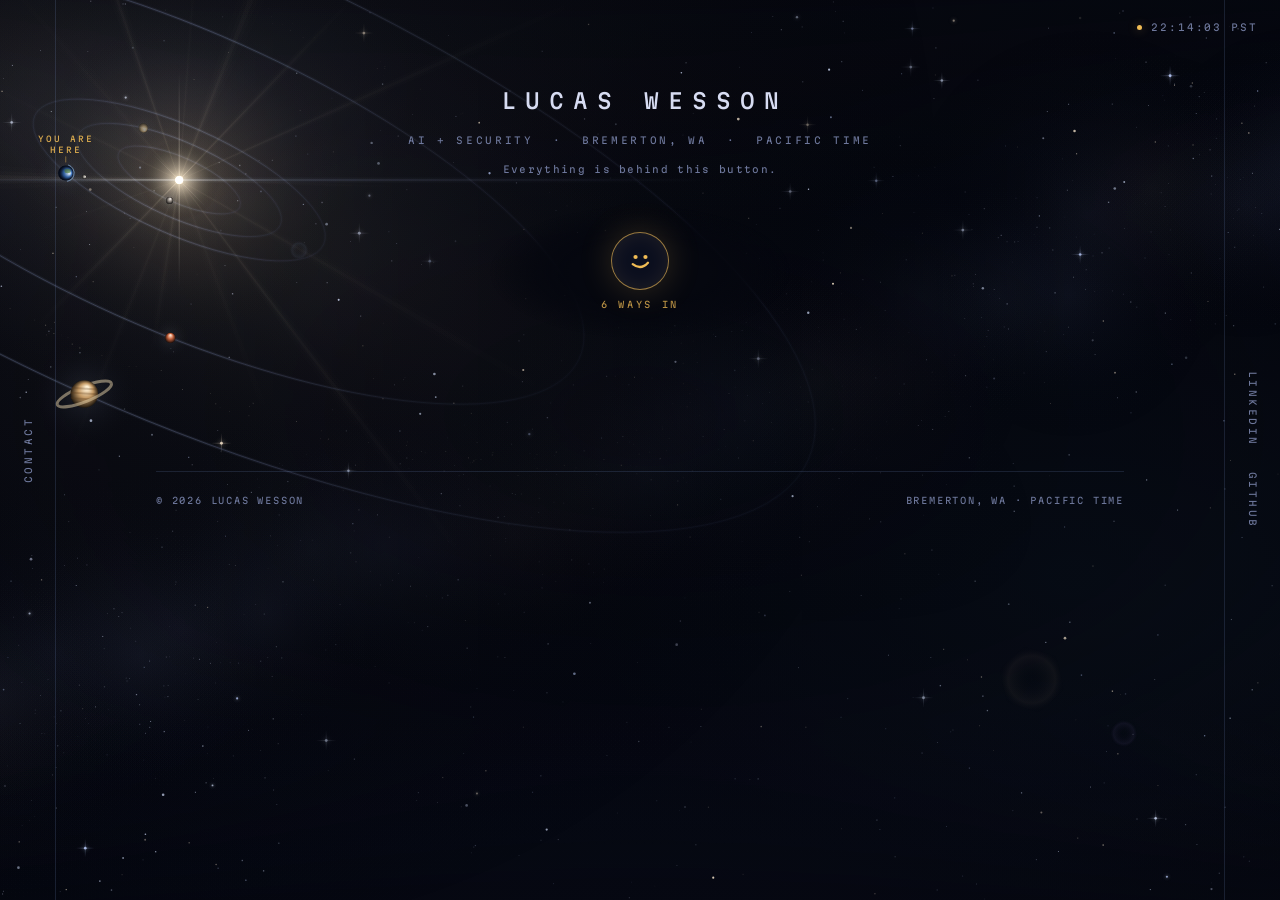
==== commit b001dc1d: "Solar system background, Cold Open, research write-ups, deep links, 404, SEO" ====
--- a/index.html
+++ b/index.html
@@ -60,74 +60,9 @@
 }
 
 /* ---------- ambient background ---------- */
-.bg{position:fixed;inset:0;z-index:0;pointer-events:none;overflow:hidden;perspective:5200px}
-
-/* three depth planes: far is soft, cool and slow, near is sharp, bright and quick */
-.ring-layer{
-  position:absolute;top:50%;left:50%;
-  mix-blend-mode:screen;will-change:transform;
-}
-.ring-layer .strand{mix-blend-mode:screen}
-.layer-far{width:178vmax;height:178vmax;opacity:.5;transform:translate(-50%,-50%) rotateX(70deg);animation:orbitFar 470s linear infinite}
-.layer-mid{width:138vmax;height:138vmax;opacity:.8;transform:translate(-50%,-50%) rotateX(59deg);animation:orbitMid 330s linear infinite reverse}
-.layer-near{width:106vmax;height:106vmax;opacity:1;transform:translate(-50%,-50%) rotateX(47deg);animation:orbitNear 225s linear infinite}
-@keyframes orbitFar{
-  from{transform:translate(-50%,-50%) rotateX(70deg) rotateZ(0deg)}
-  to{transform:translate(-50%,-50%) rotateX(70deg) rotateZ(360deg)}
-}
-@keyframes orbitMid{
-  from{transform:translate(-50%,-50%) rotateX(59deg) rotateZ(0deg)}
-  to{transform:translate(-50%,-50%) rotateX(59deg) rotateZ(360deg)}
-}
-@keyframes orbitNear{
-  from{transform:translate(-50%,-50%) rotateX(47deg) rotateZ(0deg)}
-  to{transform:translate(-50%,-50%) rotateX(47deg) rotateZ(360deg)}
-}
-.stars{
-  position:absolute;inset:0;
-  background-repeat:no-repeat;
-  animation:driftA 300s ease-in-out infinite alternate;
-  background-image:
-    radial-gradient(1.6px 1.6px at 45.4% 55.7%,rgba(214,226,255,0.73),transparent),
-    radial-gradient(1px 1px at 46.7% 50.8%,rgba(214,226,255,0.38),transparent),
-    radial-gradient(1px 1px at 19.7% 51.1%,rgba(214,226,255,0.4),transparent),
-    radial-gradient(1px 1px at 78.1% 11.0%,rgba(214,226,255,0.3),transparent),
-    radial-gradient(1px 1px at 10.7% 79.7%,rgba(214,226,255,0.41),transparent),
-    radial-gradient(1px 1px at 6.0% 96.3%,rgba(214,226,255,0.49),transparent),
-    radial-gradient(1px 1px at 64.8% 61.1%,rgba(214,226,255,0.26),transparent),
-    radial-gradient(1.6px 1.6px at 3.4% 52.7%,rgba(214,226,255,0.51),transparent),
-    radial-gradient(1px 1px at 20.3% 25.2%,rgba(214,226,255,0.23),transparent),
-    radial-gradient(1px 1px at 46.5% 44.3%,rgba(214,226,255,0.46),transparent),
-    radial-gradient(1px 1px at 51.8% 63.5%,rgba(214,226,255,0.36),transparent),
-    radial-gradient(1px 1px at 65.6% 45.9%,rgba(214,226,255,0.3),transparent),
-    radial-gradient(1px 1px at 97.8% 97.6%,rgba(214,226,255,0.46),transparent),
-    radial-gradient(1px 1px at 69.9% 32.3%,rgba(214,226,255,0.28),transparent),
-    radial-gradient(1.6px 1.6px at 29.7% 8.7%,rgba(214,226,255,0.69),transparent),
-    radial-gradient(1px 1px at 40.4% 83.3%,rgba(214,226,255,0.33),transparent),
-    radial-gradient(1px 1px at 94.0% 83.3%,rgba(214,226,255,0.22),transparent),
-    radial-gradient(1px 1px at 22.1% 89.4%,rgba(214,226,255,0.35),transparent),
-    radial-gradient(1px 1px at 96.1% 40.2%,rgba(214,226,255,0.24),transparent),
-    radial-gradient(1px 1px at 62.4% 76.7%,rgba(214,226,255,0.3),transparent),
-    radial-gradient(1px 1px at 10.4% 33.9%,rgba(214,226,255,0.49),transparent),
-    radial-gradient(1.6px 1.6px at 74.8% 13.3%,rgba(214,226,255,0.56),transparent),
-    radial-gradient(1px 1px at 11.7% 7.7%,rgba(214,226,255,0.44),transparent),
-    radial-gradient(1px 1px at 19.1% 55.7%,rgba(214,226,255,0.35),transparent),
-    radial-gradient(1px 1px at 20.3% 72.3%,rgba(214,226,255,0.26),transparent),
-    radial-gradient(1px 1px at 63.8% 13.2%,rgba(214,226,255,0.34),transparent);
-}
-.stars-near{
-  animation:driftB 190s ease-in-out infinite alternate;
-  background-repeat:no-repeat;
-  background-image:
-    radial-gradient(2px 2px at 8.5% 18%,rgba(226,236,255,.85),transparent),
-    radial-gradient(1.8px 1.8px at 88% 26%,rgba(210,228,255,.7),transparent),
-    radial-gradient(2.2px 2.2px at 71% 88%,rgba(232,240,255,.8),transparent),
-    radial-gradient(1.8px 1.8px at 25% 70%,rgba(208,226,255,.62),transparent),
-    radial-gradient(2px 2px at 54% 15%,rgba(226,236,255,.6),transparent),
-    radial-gradient(1.8px 1.8px at 36% 40%,rgba(214,230,255,.55),transparent);
-}
-@keyframes driftA{from{transform:translate3d(0,0,0)}to{transform:translate3d(-1.4vw,.9vh,0)}}
-@keyframes driftB{from{transform:translate3d(0,0,0)}to{transform:translate3d(-3.6vw,2.2vh,0)}}
+.bg{position:fixed;inset:0;z-index:0;pointer-events:none;overflow:hidden}
+/* one canvas holds the whole sky: stars, the sun, orbits, planets, the odd meteor */
+.sky{position:absolute;inset:0;width:100%;height:100%;display:block}
 .veil{
   position:absolute;inset:0;
   background:
@@ -252,7 +187,7 @@
 .plate{text-align:center;display:flex;flex-direction:column;align-items:center;gap:14px}
 .wordmark{font-family:var(--mono);font-weight:500;font-size:clamp(15px,2.4vw,21px);letter-spacing:.42em;text-indent:.42em;margin:0;color:var(--text)}
 .sub{font-family:var(--mono);font-size:9.5px;letter-spacing:.28em;color:var(--dim);margin:0;text-transform:uppercase}
-.hint{font-family:var(--mono);font-size:9.5px;letter-spacing:.14em;color:var(--dim);margin:0;opacity:.75}
+.hint{font-family:var(--mono);font-size:9.5px;letter-spacing:.14em;color:var(--dim);margin:0}
 .hint b{color:var(--amber);font-weight:400}
 
 /* ---------- the console bar ---------- */
@@ -303,8 +238,8 @@
   transition:color .4s var(--ease),text-shadow .4s var(--ease);
 }
 .meta{
-  font-family:var(--mono);font-size:8px;letter-spacing:.16em;text-transform:uppercase;
-  color:var(--dim);text-align:center;line-height:1.6;margin-top:-6px;opacity:.75;
+  font-family:var(--mono);font-size:8.5px;letter-spacing:.16em;text-transform:uppercase;
+  color:var(--dim);text-align:center;line-height:1.6;margin-top:-6px;
   transition:color .4s var(--ease),opacity .4s var(--ease);
 }
 .item:hover .label{color:var(--amber);text-shadow:0 0 18px var(--halo)}
@@ -362,6 +297,8 @@
 .panel.is-open .panel-inner>*:nth-child(4){transition-delay:.32s}
 .panel.is-open .panel-inner>*:nth-child(5){transition-delay:.38s}
 .panel.is-open .panel-inner>*:nth-child(6){transition-delay:.44s}
+.panel.is-open .panel-inner>*:nth-child(n+7){transition-delay:.5s}
+.kicker.sub{margin-top:40px;padding-top:26px;border-top:1px solid var(--line)}
 
 /* ---------- panel typography ---------- */
 .kicker{font-family:var(--mono);font-size:9px;letter-spacing:.3em;color:var(--amber);text-transform:uppercase;margin:0 0 14px}
@@ -387,6 +324,9 @@
 .entries p{font-size:14px;margin:0 0 10px}
 .stack{display:flex;flex-wrap:wrap;gap:6px}
 .chip{font-family:var(--mono);font-size:8.5px;letter-spacing:.16em;text-transform:uppercase;color:var(--dim);border:1px solid var(--line);padding:4px 8px}
+.entry-link{display:inline-block;margin-top:12px;font-family:var(--mono);font-size:9.5px;letter-spacing:.16em;text-transform:uppercase;color:var(--amber);text-decoration:none;border-bottom:1px solid rgba(240,188,85,.35);padding-bottom:2px;transition:color .3s var(--ease),border-color .3s var(--ease)}
+.entry-link+.entry-link{margin-left:18px}
+.entry-link:hover,.entry-link:focus-visible{color:var(--amber-hot);border-color:var(--amber-hot);outline:none}
 
 .practice{padding:20px 0;border-top:1px solid var(--line)}
 .practice:last-of-type{border-bottom:1px solid var(--line)}
@@ -403,9 +343,11 @@
 .plainlist{list-style:none;margin:0;padding:0;display:flex;flex-direction:column;gap:7px;font-size:13.5px;color:var(--mid)}
 .plainlist li{display:flex;gap:9px;align-items:baseline}
 .plainlist li::before{content:"";width:4px;height:4px;flex:none;background:var(--amber);opacity:.6;transform:translateY(-2px)}
-.plainlist .yr{font-family:var(--mono);font-size:9px;letter-spacing:.14em;color:var(--dim)}
+.plainlist li:has(.yr){flex-wrap:wrap;row-gap:2px}
+.plainlist .yr{flex-basis:100%;padding-left:13px;font-family:var(--mono);font-size:9px;letter-spacing:.14em;color:var(--dim)}
 
 .links{display:flex;flex-wrap:wrap;gap:12px;margin-top:22px}
+.panel .links+.term{margin-top:28px}
 .links a{
   font-family:var(--mono);font-size:10px;letter-spacing:.2em;text-transform:uppercase;
   color:var(--mid);text-decoration:none;border:1px solid var(--line);padding:11px 17px;
@@ -466,6 +408,13 @@
 }
 </style>
 
+<script type="application/ld+json">
+{"@context":"https://schema.org","@type":"Person","name":"Lucas Wesson","url":"https://lwesson.github.io/",
+"jobTitle":"AI and security practitioner","description":"Trains AI systems, tests them adversarially, and builds the tooling that keeps them honest.",
+"address":{"@type":"PostalAddress","addressLocality":"Bremerton","addressRegion":"WA","addressCountry":"US"},
+"knowsAbout":["AI evaluation","AI red teaming","Offensive security","Vulnerability research","Security automation"],
+"sameAs":["https://www.linkedin.com/in/lukewesson","https://github.com/Lwesson"]}
+</script>
 </head>
 <body>
 <svg width="0" height="0" style="position:absolute" aria-hidden="true">
@@ -478,48 +427,9 @@
 </svg>
 
 <div class="bg" aria-hidden="true">
-  <div class="stars"></div>
-  <div class="stars stars-near"></div>
   <div class="glowfield"></div>
-  <svg class="ring-layer layer-far" viewBox="0 0 1200 1200" fill="none" shape-rendering="geometricPrecision">
-    <defs>
-      <linearGradient id="glowF" gradientUnits="userSpaceOnUse" x1="70" y1="110" x2="1130" y2="1090"><stop offset="0" stop-color="#6f7fd8" stop-opacity="0"/><stop offset=".34" stop-color="#8e9cf0" stop-opacity=".9"/><stop offset=".66" stop-color="#6f7fd8" stop-opacity=".45"/><stop offset="1" stop-color="#6f7fd8" stop-opacity="0"/></linearGradient>
-      <circle id="F-r0" cx="600" cy="600" r="565"/>
-      <circle id="F-r1" cx="600" cy="600" r="450"/>
-      <circle id="F-r2" cx="600" cy="600" r="330"/>
-    </defs>
-      <g class="strand"><use href="#F-r0" stroke="url(#glowF)" stroke-width="9" opacity=".11"/><use href="#F-r0" stroke="url(#glowF)" stroke-width="3" opacity=".17"/></g>
-      <g class="strand"><use href="#F-r1" stroke="url(#glowF)" stroke-width="9" opacity=".11"/><use href="#F-r1" stroke="url(#glowF)" stroke-width="3" opacity=".17"/></g>
-      <g class="strand"><use href="#F-r2" stroke="url(#glowF)" stroke-width="9" opacity=".11"/><use href="#F-r2" stroke="url(#glowF)" stroke-width="3" opacity=".17"/></g>
-  </svg>
-  <svg class="ring-layer layer-mid" viewBox="0 0 1200 1200" fill="none" shape-rendering="geometricPrecision">
-    <defs>
-      <linearGradient id="glowM" gradientUnits="userSpaceOnUse" x1="70" y1="110" x2="1130" y2="1090"><stop offset="0" stop-color="#5f8cff" stop-opacity="0"/><stop offset=".32" stop-color="#7ba6ff" stop-opacity="1"/><stop offset=".62" stop-color="#5f8cff" stop-opacity=".5"/><stop offset="1" stop-color="#5f8cff" stop-opacity="0"/></linearGradient>
-      <linearGradient id="coreM" gradientUnits="userSpaceOnUse" x1="70" y1="110" x2="1130" y2="1090"><stop offset=".08" stop-color="#eaf3ff" stop-opacity="0"/><stop offset=".34" stop-color="#f6faff" stop-opacity="1"/><stop offset=".54" stop-color="#dbe9ff" stop-opacity=".7"/><stop offset=".84" stop-color="#9dc0ff" stop-opacity="0"/></linearGradient>
-      <circle id="M-r0" cx="600" cy="600" r="520"/>
-      <circle id="M-r1" cx="600" cy="600" r="400"/>
-      <circle id="M-r2" cx="600" cy="600" r="285"/>
-    </defs>
-      <g class="strand"><use href="#M-r0" stroke="url(#glowM)" stroke-width="7" opacity=".09"/><use href="#M-r0" stroke="url(#glowM)" stroke-width="2.2" opacity=".2"/><use href="#M-r0" stroke="url(#coreM)" stroke-width=".6" opacity=".92"/></g>
-      <g class="strand"><use href="#M-r1" stroke="url(#glowM)" stroke-width="7" opacity=".09"/><use href="#M-r1" stroke="url(#glowM)" stroke-width="2.2" opacity=".2"/><use href="#M-r1" stroke="url(#coreM)" stroke-width=".6" opacity=".92"/></g>
-      <g class="strand"><use href="#M-r2" stroke="url(#glowM)" stroke-width="7" opacity=".09"/><use href="#M-r2" stroke="url(#glowM)" stroke-width="2.2" opacity=".2"/><use href="#M-r2" stroke="url(#coreM)" stroke-width=".6" opacity=".92"/></g>
-  </svg>
-  <svg class="ring-layer layer-near" viewBox="0 0 1200 1200" fill="none" shape-rendering="geometricPrecision">
-    <defs>
-      <linearGradient id="glowN" gradientUnits="userSpaceOnUse" x1="70" y1="110" x2="1130" y2="1090"><stop offset="0" stop-color="#8fb6ff" stop-opacity="0"/><stop offset=".3" stop-color="#a9c6ff" stop-opacity="1"/><stop offset=".6" stop-color="#7fa8ff" stop-opacity=".5"/><stop offset="1" stop-color="#7fa8ff" stop-opacity="0"/></linearGradient>
-      <linearGradient id="coreN" gradientUnits="userSpaceOnUse" x1="70" y1="110" x2="1130" y2="1090"><stop offset=".06" stop-color="#ffffff" stop-opacity="0"/><stop offset=".32" stop-color="#ffffff" stop-opacity="1"/><stop offset=".52" stop-color="#e6f0ff" stop-opacity=".75"/><stop offset=".82" stop-color="#b7d2ff" stop-opacity="0"/></linearGradient>
-      <circle id="N-r0" cx="600" cy="600" r="545"/>
-      <circle id="N-r1" cx="600" cy="600" r="350"/>
-      <path id="N-l0" d="M70 240 L1130 940"/>
-      <path id="N-l1" d="M70 940 L1130 240"/>
-    </defs>
-      <g class="strand"><use href="#N-r0" stroke="url(#glowN)" stroke-width="6" opacity=".085"/><use href="#N-r0" stroke="url(#glowN)" stroke-width="1.8" opacity=".2"/><use href="#N-r0" stroke="url(#coreN)" stroke-width=".5" opacity="1"/></g>
-      <g class="strand"><use href="#N-r1" stroke="url(#glowN)" stroke-width="6" opacity=".085"/><use href="#N-r1" stroke="url(#glowN)" stroke-width="1.8" opacity=".2"/><use href="#N-r1" stroke="url(#coreN)" stroke-width=".5" opacity="1"/></g>
-      <g class="strand"><use href="#N-l0" stroke="url(#glowN)" stroke-width="6" opacity=".085"/><use href="#N-l0" stroke="url(#glowN)" stroke-width="1.8" opacity=".2"/><use href="#N-l0" stroke="url(#coreN)" stroke-width=".5" opacity="1"/></g>
-      <g class="strand"><use href="#N-l1" stroke="url(#glowN)" stroke-width="6" opacity=".085"/><use href="#N-l1" stroke="url(#glowN)" stroke-width="1.8" opacity=".2"/><use href="#N-l1" stroke="url(#coreN)" stroke-width=".5" opacity="1"/></g>
-  </svg>
   <div class="veil"></div>
-</div>
+  <canvas class="sky" id="sky"></canvas>
 </div>
 
 <div class="rail l">
@@ -532,12 +442,12 @@
   </div>
 </div>
 
-<div class="clock"><span class="pip"></span><span id="clock-time">--:--:--</span> <span>PST</span></div>
+<div class="clock"><span class="pip"></span><span id="clock-time">--:--:--</span> <span id="clock-tz">PT</span></div>
 
 <main class="shell">
   <header class="plate">
     <h1 class="wordmark">LUCAS WESSON</h1>
-    <p class="sub">AI + Security &nbsp;·&nbsp; Bremerton, WA &nbsp;·&nbsp; PST</p>
+    <p class="sub">AI + Security &nbsp;·&nbsp; Bremerton, WA &nbsp;·&nbsp; Pacific time</p>
     <p class="hint" id="hint">Everything is behind this button.</p>
     <div class="trigger-wrap">
       <button class="trigger invite" id="trigger" type="button" aria-expanded="false" aria-controls="menu" aria-label="Open the console">
@@ -563,7 +473,13 @@
         <span class="drop" aria-hidden="true"></span>
         <span class="node"><svg aria-hidden="true"><use href="#star"/></svg></span>
         <span class="label">Work</span>
-        <span class="meta">4 projects</span>
+        <span class="meta">6 projects</span>
+      </button>
+      <button class="item" type="button" data-panel="p-research" aria-expanded="false" aria-controls="p-research">
+        <span class="drop" aria-hidden="true"></span>
+        <span class="node"><svg aria-hidden="true"><use href="#star"/></svg></span>
+        <span class="label">Research</span>
+        <span class="meta">3 write-ups</span>
       </button>
       <button class="item" type="button" data-panel="p-discipline" aria-expanded="false" aria-controls="p-discipline">
         <span class="drop" aria-hidden="true"></span>
@@ -575,19 +491,13 @@
         <span class="drop" aria-hidden="true"></span>
         <span class="node"><svg aria-hidden="true"><use href="#star"/></svg></span>
         <span class="label">About</span>
-        <span class="meta">The throughline</span>
-      </button>
-      <button class="item" type="button" data-panel="p-credentials" aria-expanded="false" aria-controls="p-credentials">
-        <span class="drop" aria-hidden="true"></span>
-        <span class="node"><svg aria-hidden="true"><use href="#star"/></svg></span>
-        <span class="label">Credentials</span>
-        <span class="meta">2 degrees · 6 certs</span>
+        <span class="meta">Story · 7 certs</span>
       </button>
       <button class="item" type="button" data-panel="p-contact" aria-expanded="false" aria-controls="p-contact">
         <span class="drop" aria-hidden="true"></span>
         <span class="node"><svg aria-hidden="true"><use href="#star"/></svg></span>
         <span class="label">Contact</span>
-        <span class="meta">Bremerton · PST</span>
+        <span class="meta">Bremerton · Pacific</span>
       </button>
     </div>
 
@@ -600,10 +510,15 @@
           <p>Model evaluation and red-teaming, offensive security research, and AI-augmented security engineering. Three disciplines most people split into separate careers, held together by one throughline: <strong>honest evaluation</strong>.</p>
           <dl class="fields">
             <div class="field"><dt>Focus</dt><dd>Artificial intelligence · Security</dd></div>
-            <div class="field"><dt>Location</dt><dd>Bremerton, WA · PST</dd></div>
+            <div class="field"><dt>Location</dt><dd>Bremerton, WA · Pacific time</dd></div>
             <div class="field"><dt>Current</dt><dd>AI Consultant · Vulnerability Researcher</dd></div>
             <div class="field"><dt>Status</dt><dd>U.S. Citizen · Open to work</dd></div>
           </dl>
+          <div class="links">
+            <a href="#research" data-jump="p-research">Research · 3 write-ups</a>
+            <a href="#work" data-jump="p-work">Work · 6 projects</a>
+            <a href="https://github.com/Lwesson/ttb-label-verifier" target="_blank" rel="noopener">TTB verifier code ↗</a>
+          </div>
           <p class="term">&gt; train &gt; attack &gt; build<span class="caret"></span></p>
         </div>
       </section>
@@ -612,12 +527,32 @@
         <div class="panel-inner">
           <p class="kicker">// Selected projects</p>
           <p class="lede">Systems I have built, and competitions I have placed in.</p>
-          <p>Client and program names are withheld for confidentiality, so these write-ups describe capability and approach only.</p>
+          <p>Client and program names are withheld for confidentiality, so these describe capability and approach. Where the code can be public, it is linked.</p>
           <ul class="entries">
             <li>
+              <div class="entry-top"><h3>TTB Label Verifier</h3><span class="tag">AI Product</span></div>
+              <p>An AI-assisted compliance tool built as a federal take-home. It reads an alcohol label photo, compares every mandatory field to the application, and checks the government health warning against 27 CFR part 16, in under five seconds per label or hundreds at a time in a batch. Uncertain reads land in Review or Unreadable, so a person decides the hard cases instead of the model guessing.</p>
+              <p>I benchmarked two vision models on a 15-label test set and shipped the smaller one. Both scored 14 of 15, but the smaller model was faster and transcribed text verbatim, while the larger one silently corrected capitalization that the regulation depends on. 115 automated tests.</p>
+              <div class="stack"><span class="chip">Python</span><span class="chip">FastAPI</span><span class="chip">React</span><span class="chip">Claude Vision</span><span class="chip">27 CFR</span></div>
+              <a class="entry-link" href="https://github.com/Lwesson/ttb-label-verifier" target="_blank" rel="noopener">Code on GitHub ↗</a>
+            </li>
+            <li>
+              <div class="entry-top"><h3>Cold Open, a daily security puzzle</h3><span class="tag">Game</span></div>
+              <p>Three generated challenges a day, in cipher breaking, log forensics, and network traffic analysis, about five minutes in all. Each day's set is derived from the date, so every player gets the same puzzles with no server behind it, and there is no answer key to look up, only the method. After every puzzle, solved or missed, it explains the technique and where it shows up in real incidents.</p>
+              <p>Every puzzle has exactly one defensible answer, and the test suite enforces that, along with every claim a hint makes about the puzzle. A generator that lets a harmless row pass for a second incident marks a correct analyst wrong. 44 automated tests.</p>
+              <div class="stack"><span class="chip">JavaScript</span><span class="chip">Game Design</span><span class="chip">Cryptography</span><span class="chip">Log Forensics</span><span class="chip">Network Analysis</span></div>
+              <a class="entry-link" href="https://lwesson.github.io/cold-open/" target="_blank" rel="noopener">Play it ↗</a>
+              <a class="entry-link" href="https://github.com/Lwesson/cold-open" target="_blank" rel="noopener">Code on GitHub ↗</a>
+            </li>
+            <li>
               <div class="entry-top"><h3>AI-Augmented Security Testing Platform</h3><span class="tag">Platform</span></div>
-              <p>A phase-driven testing pipeline that brings LLM reasoning into attack-surface mapping, finding triage, and vulnerability-chain analysis. Orchestrates security tooling as controlled subprocesses with scope-aware guardrails that enforce rules of engagement at every stage.</p>
+              <p>A seven-phase testing pipeline that brings LLM reasoning into attack-surface mapping, finding triage, and vulnerability-chain analysis. The model analyzes and drafts. Any action that changes state on a target waits for my approval, and scope guardrails enforce each program's rules of engagement at every stage. 357 automated tests. Kept private because it runs against live programs.</p>
               <div class="stack"><span class="chip">Python</span><span class="chip">LLM APIs</span><span class="chip">Security Automation</span><span class="chip">Kali Linux</span></div>
+            </li>
+            <li>
+              <div class="entry-top"><h3>CyberQuest 2026, ICS/SCADA CTF</h3><span class="tag">Competition</span></div>
+              <p>13th place nationally at 96.55 percent (28 of 29). Industrial network forensics across six packet captures, reconstructing a full attack chain from first reconnaissance through to control-system traffic.</p>
+              <div class="stack"><span class="chip">ICS/SCADA</span><span class="chip">Forensics</span><span class="chip">Attack Chains</span></div>
             </li>
             <li>
               <div class="entry-top"><h3>Custom SIEM &amp; Security Operations Dashboard</h3><span class="tag">Detection</span></div>
@@ -626,13 +561,33 @@
             </li>
             <li>
               <div class="entry-top"><h3>Empirical Optimization &amp; Signal Analysis Platform</h3><span class="tag">Data</span></div>
-              <p>A multi-strategy analysis engine with a walk-forward backtesting core, testing thousands of parameter configurations across timeframes under systematic experiment design and automated risk management.</p>
+              <p>A multi-strategy analysis engine built around walk-forward backtesting. It tests large sets of parameter configurations across timeframes, with systematic experiment design and automated risk management.</p>
               <div class="stack"><span class="chip">Python</span><span class="chip">Quant Analysis</span><span class="chip">Data Pipelines</span></div>
             </li>
+          </ul>
+        </div>
+      </section>
+
+      <section class="panel" id="p-research" aria-label="Research">
+        <div class="panel-inner">
+          <p class="kicker">// Research &amp; writing</p>
+          <p class="lede">What the work has taught me, written down.</p>
+          <p>Analysis and methodology from model evaluation and security research. Nothing here discloses an unfixed vulnerability or a confidential program.</p>
+          <ul class="entries">
             <li>
-              <div class="entry-top"><h3>CyberQuest 2026 — ICS/SCADA CTF</h3><span class="tag">Competition</span></div>
-              <p>13th place at 96.55% in a national ICS/SCADA capture-the-flag, performing industrial-control forensics and full attack-chain reconstruction under time pressure.</p>
-              <div class="stack"><span class="chip">ICS/SCADA</span><span class="chip">Forensics</span><span class="chip">Attack Chains</span></div>
+              <div class="entry-top"><h3>Finding is getting cheap. Validation is the product.</h3><span class="tag">Sep 2026</span></div>
+              <p>AI is flooding security with findings. The value is moving to whoever can tell which ones are real.</p>
+              <a class="entry-link" href="research/validation-is-the-product.html">Read the piece</a>
+            </li>
+            <li>
+              <div class="entry-top"><h3>The bug was real. My first explanation wasn't.</h3><span class="tag">Apr 2026</span></div>
+              <p>A CAPTCHA bypass I reported held up. My first account of why it worked did not. Disproving my own explanation was the actual work.</p>
+              <a class="entry-link" href="research/the-bug-was-real-my-first-explanation-wasnt.html">Read the piece</a>
+            </li>
+            <li>
+              <div class="entry-top"><h3>The AI is trusted. That's the vulnerability.</h3><span class="tag">Apr 2026</span></div>
+              <p>Indirect prompt injection in AI support tools isn't one bug. It's a family, sorted by whose trust the model is laundering.</p>
+              <a class="entry-link" href="research/the-ai-is-trusted-thats-the-vulnerability.html">Read the piece</a>
             </li>
           </ul>
         </div>
@@ -662,47 +617,42 @@
         <div class="panel-inner">
           <p class="kicker">// The throughline</p>
           <p class="lede">Train it, attack it, build it.</p>
-          <p>I work at an intersection that usually gets split apart, and the seam between those disciplines is where I do my best work. At xAI and OpenAI I have spent thousands of hours evaluating model outputs across text, image, and video, reaching the highest quality tier and building a working map of how these systems fail. As an independent researcher I turn that understanding on live systems, finding and reporting real vulnerabilities.</p>
+          <p>I work at an intersection that usually gets split apart, and the seam between those disciplines is where I do my best work. At xAI and OpenAI I have spent thousands of hours evaluating model outputs across text, image, and video, reaching the highest quality tier and building a working map of how these systems fail. As an independent researcher I turn that understanding on live systems, finding and reporting real vulnerabilities, and I consult as a paid subject-matter expert on AI and security for investment research.</p>
           <p>What connects all three is honest evaluation. On the training side, every shortcut in judgment compounds into model behavior. On the attack side, most "secure" AI is only secure against the demos its team ran. On the build side, honesty has to be a structural property of the system, not a vibe.</p>
-          <p>Before AI and security, I spent years behind the camera and leading creative work: assistant photographer, freelance photojournalist, then creative director at Home Depot planning and shooting editorial and program photography. Photojournalism and creative direction are both disciplines of honest evaluation, documenting what is actually there and judging whether work holds up rather than whether it impresses. Different medium, same throughline.</p>
+          <p>Before AI and security, I spent years behind the camera and leading creative work: assistant photographer, freelance photojournalist, then creative director of my own practice, planning and shooting editorial and program photography for clients including Home Depot. Photojournalism and creative direction are both disciplines of honest evaluation, documenting what is actually there and judging whether work holds up rather than whether it impresses. Different medium, same throughline.</p>
           <div class="stack">
-            <span class="chip">Home Depot</span><span class="chip">Johnson &amp; Johnson</span><span class="chip">HTC</span><span class="chip">Washington State University</span><span class="chip">Olympic College Foundation</span><span class="chip">Kitsap Sun</span><span class="chip">U.S. Navy &amp; Air Force</span>
+            <span class="chip">Home Depot</span><span class="chip">Johnson &amp; Johnson</span><span class="chip">HTC</span><span class="chip">Washington State University</span><span class="chip">Olympic College Foundation</span><span class="chip">Kitsap Sun</span>
           </div>
-        </div>
-      </section>
-
-      <section class="panel" id="p-credentials" aria-label="Credentials">
-        <div class="panel-inner">
-          <p class="kicker">// Certifications &amp; education</p>
-          <p class="lede">Measured, not asserted.</p>
+          <p class="kicker sub">// Certifications &amp; education</p>
           <div class="stats">
             <div class="stat"><b>96.55%</b><span>CyberQuest 2026</span></div>
             <div class="stat"><b>13th</b><span>National placement</span></div>
             <div class="stat"><b>2</b><span>IT degrees</span></div>
-            <div class="stat"><b>6+</b><span>Certifications</span></div>
+            <div class="stat"><b>7</b><span>Certifications</span></div>
           </div>
           <div class="cols">
             <div>
               <h4>Certifications</h4>
               <ul class="plainlist">
-                <li>CCNA — Cisco</li>
+                <li>CCNA, Cisco</li>
                 <li>Google Cybersecurity Professional</li>
                 <li>TestOut Security Pro</li>
                 <li>TestOut Linux Pro</li>
                 <li>TestOut Network Pro</li>
-                <li>TestOut Office Pro</li>
+                <li>TestOut Routing and Switching Pro</li>
+                <li>TestOut Pro Certified: Microsoft Office Essentials</li>
               </ul>
             </div>
             <div>
               <h4>Education</h4>
               <ul class="plainlist">
-                <li>A.A.S.-T, Information Technology — Security <span class="yr">Olympic College · 2025</span></li>
-                <li>A.A.S.-T, Information Technology — Networking <span class="yr">Olympic College · 2025</span></li>
+                <li>A.A.S.-T, Information Technology, Security <span class="yr">Olympic College · 2025</span></li>
+                <li>A.A.S.-T, Information Technology, Networking <span class="yr">Olympic College · 2025</span></li>
               </ul>
             </div>
           </div>
           <div class="stack">
-            <span class="chip">Python</span><span class="chip">Burp Suite</span><span class="chip">Metasploit</span><span class="chip">Nmap</span><span class="chip">Wireshark</span><span class="chip">Nuclei</span><span class="chip">Splunk</span><span class="chip">Nessus</span><span class="chip">MITRE ATT&amp;CK</span><span class="chip">NIST RMF</span>
+            <span class="chip">Python</span><span class="chip">Burp Suite</span><span class="chip">Metasploit</span><span class="chip">Nmap</span><span class="chip">Wireshark</span><span class="chip">Nuclei</span><span class="chip">MITRE ATT&amp;CK</span><span class="chip">NIST RMF</span>
           </div>
         </div>
       </section>
@@ -711,7 +661,7 @@
         <div class="panel-inner">
           <p class="kicker">// Open channel</p>
           <p class="lede">Let's build systems that hold under real adversaries.</p>
-          <p>Available for AI and security roles and select projects. Reach me on LinkedIn, or read the code on GitHub.</p>
+          <p>Available for AI and security roles, expert consultations, and select projects. Reach me on LinkedIn, or read the code on GitHub.</p>
           <form class="cform" id="contactForm" novalidate>
             <input type="hidden" name="access_key" value="571b5680-3733-459e-8874-7832355801f2">
             <input type="hidden" name="subject" value="New message from your portfolio site">
@@ -744,7 +694,7 @@
 
   <div class="foot">
     <span>© 2026 Lucas Wesson</span>
-    <span>Bremerton, WA · PST</span>
+    <span>Bremerton, WA · Pacific time</span>
   </div>
 </main>
 
@@ -772,6 +722,18 @@
   var timers = [];
 
   function panelFor(item){ return document.getElementById(item.dataset.panel); }
+
+  function itemFromHash(){
+    var id = 'p-' + window.location.hash.slice(1).toLowerCase();
+    return items.filter(function(it){ return it.dataset.panel === id; })[0] || null;
+  }
+  var landing = itemFromHash();
+
+  function setHash(item){
+    if (!window.history || !history.replaceState) return;
+    var url = item ? '#' + item.dataset.panel.slice(2) : window.location.pathname + window.location.search;
+    try { history.replaceState(null, '', url); } catch (e) {}
+  }
 
   function clearMotion(){
     anims.forEach(function(a){ try { a.cancel(); } catch (e) {} });
@@ -910,6 +872,7 @@
     var wasOpen = item.classList.contains('is-open');
     items.forEach(function(it){ if (it.classList.contains('is-open')) closePanel(it); });
     if (!wasOpen) openPanel(item);
+    setHash(wasOpen ? null : item);
     syncStage(reduce);
 
     /* only move the page when the line is actually out of reach */
@@ -1006,7 +969,12 @@
 
     /* once the stations land, the first one opens itself */
     timers.push(window.setTimeout(function(){
-      if (menuOpen && !openItem()){
+      if (!menuOpen || openItem()) return;
+      if (landing){
+        var target = landing;
+        landing = null;
+        select(target);
+      } else {
         openPanel(items[0]);
         syncStage(reduce);
       }
@@ -1020,6 +988,7 @@
     triggerLabel.textContent = INVITE;
     setHint(false);
     items.forEach(function(it){ if (it.classList.contains('is-open')) closePanel(it); });
+    setHash(null);
     syncStage(false);
     cascadeOut(function(){
       if (menuOpen) return;
@@ -1046,18 +1015,32 @@
     if (e.key === 'Escape' && menuOpen) closeMenu();
   });
 
+  function itemById(id){
+    return items.filter(function(it){ return it.dataset.panel === id; })[0] || null;
+  }
+
+  function jump(item){
+    if (!item) return;
+    if (!menuOpen){
+      landing = item;
+      openMenu();
+      return;
+    }
+    if (!item.classList.contains('is-open')) select(item);
+  }
+
   document.querySelectorAll('[data-jump]').forEach(function(btn){
-    btn.addEventListener('click', function(){
-      var id = btn.getAttribute('data-jump');
-      var item = items.filter(function(it){ return it.dataset.panel === id; })[0];
-      if (!item) return;
-      if (!menuOpen){
-        openMenu();
-        window.setTimeout(function(){ select(item); }, 1000);
-        return;
-      }
-      if (!item.classList.contains('is-open')) select(item);
+    btn.addEventListener('click', function(e){
+      e.preventDefault();
+      jump(itemById(btn.getAttribute('data-jump')));
     });
+  });
+
+  /* #research, #work and the rest are real addresses, so a link in an
+     application can land a reader on the station it is about */
+  window.addEventListener('hashchange', function(){
+    var item = itemFromHash();
+    if (item) jump(item);
   });
 
   window.addEventListener('resize', function(){
@@ -1085,7 +1068,8 @@
 
   /* the wink is the greeting; the console opens on the beat after it */
   if (!reduce){
-    autoReveal = window.setTimeout(function(){ if (!menuOpen) openMenu(true); }, 2150);
+    /* a deep link skips most of the wait: the reader came for one station */
+    autoReveal = window.setTimeout(function(){ if (!menuOpen) openMenu(true); }, landing ? 1300 : 2150);
   } else {
     openMenu(true);
   }
@@ -1139,12 +1123,17 @@
 
   /* ---------- clock ---------- */
   var timeEl = document.getElementById('clock-time');
+  var tzEl = document.getElementById('clock-tz');
   function tick(){
     try {
-      timeEl.textContent = new Date().toLocaleTimeString('en-US', {
+      var now = new Date();
+      timeEl.textContent = now.toLocaleTimeString('en-US', {
         timeZone: 'America/Los_Angeles', hour12: false,
         hour: '2-digit', minute: '2-digit', second: '2-digit'
       });
+      /* PDT half the year, PST the other half */
+      var tz = now.toLocaleTimeString('en-US', { timeZone: 'America/Los_Angeles', timeZoneName: 'short' }).split(' ').pop();
+      if (/^P[SD]T$/.test(tz)) tzEl.textContent = tz;
     } catch (err) {
       timeEl.textContent = new Date().toTimeString().slice(0, 8);
     }
@@ -1154,5 +1143,530 @@
 })();
 </script>
 
+<script>
+/* ---------- the sky ----------
+   The inner solar system seen from a little above its plane: Mercury, Venus,
+   Earth and its Moon, Mars, then a belt of rubble and a ringed giant. The sun
+   sits in the top left corner where the page's light already came from, and
+   every planet is shaded from the sun's side.
+
+   Everything that never moves (stars, the Milky Way, the zodiacal glow, orbits,
+   the belt, the sun, lens streak and ghosts) is painted once to an offscreen
+   layer. Each frame copies that layer and draws only what moves: sun rays,
+   corona shimmer, twinkles, planets, the Moon, the label and the odd meteor,
+   capped at 30fps. Reduced motion gets one still frame. A hidden tab stops. */
+(function(){
+  var cv = document.getElementById('sky');
+  if (!cv || !cv.getContext) return;
+  var ctx = cv.getContext('2d');
+  if (!ctx) return;
+  var still = window.matchMedia('(prefers-reduced-motion: reduce)').matches;
+
+  var TAU = Math.PI * 2;
+  var TILT = 24 * Math.PI / 180;   /* orbits sweep down and to the right */
+  var FLAT = 0.34;                 /* how far above the plane we look from */
+  /* Orbit sizes are worked out per screen in size(). The inner three are sized
+     to fit entirely on screen, so Mercury, Venus and Earth are always in view
+     and Earth's label never leaves. Mars and the giant swing wide the way the
+     outer planets really do, and come back within a few minutes. */
+  var R = [], BELT = [0, 0];
+  var XE = Math.sqrt(Math.pow(Math.cos(TILT), 2) + Math.pow(FLAT * Math.sin(TILT), 2));
+  var YE = Math.sqrt(Math.pow(Math.sin(TILT), 2) + Math.pow(FLAT * Math.cos(TILT), 2));
+  var PLANETS = [
+    { name: 'mercury', o: 0, r: 2.8, T: 50, lit: '#ece7e2', base: '#8f8780', dark: '#121110' },
+    { name: 'venus', o: 1, r: 4.8, T: 90, lit: '#fff6dc', base: '#d9b87c', dark: '#18120a', haze: 'rgba(255,236,196,.32)' },
+    { name: 'earth', o: 2, r: 6.2, T: 150, lit: '#e3f1ff', base: '#3d7fd8', dark: '#040a1a', atmo: 'rgba(150,200,255,.65)', earth: true },
+    { name: 'mars', o: 3, r: 4.2, T: 240, lit: '#ffdcc6', base: '#c1603b', dark: '#150906' },
+    { name: 'giant', o: 4, r: 11, T: 420, lit: '#fff0d4', base: '#c49a66', dark: '#140e07', bands: true, ring: true }
+  ];
+
+  var W = 0, H = 0, DPR = 1, S = 0, k = 1;
+  var sun = { x: 0, y: 0 };
+  var layer = document.createElement('canvas');
+  var lctx = layer.getContext('2d');
+  var raf = null, last = 0, t0 = performance.now();
+  var meteor = null, nextMeteor = 9000 + Math.random() * 7000;
+
+  /* star positions are generated once in unit space so a resize rescales the
+     same sky instead of reshuffling it */
+  var field = [], band = [], blobs = [], twinkle = [], belt = [], rays = [];
+  (function seed(){
+    var tints = ['214,226,255', '214,226,255', '214,226,255', '255,236,210', '190,208,255'];
+    for (var i = 0; i < 520; i++){
+      var big = Math.random() < 0.06;
+      field.push({ u: Math.random(), v: Math.random(), r: big ? 0.9 + Math.random() * 0.6 : 0.35 + Math.random() * 0.5,
+        a: big ? 0.55 + Math.random() * 0.35 : 0.18 + Math.random() * 0.42, c: tints[(Math.random() * tints.length) | 0] });
+    }
+    for (var j = 0; j < 90; j++){
+      twinkle.push({ u: Math.random(), v: Math.random(), r: 0.7 + Math.random() * 0.7, a: 0.45 + Math.random() * 0.45,
+        c: tints[(Math.random() * tints.length) | 0], ph: Math.random() * TAU, sp: 0.6 + Math.random() * 1.4 });
+    }
+    for (var b = 0; b < 420; b++){
+      band.push({ t: Math.random(), off: (Math.random() + Math.random() + Math.random() - 1.5) * 0.09,
+        r: 0.3 + Math.random() * 0.45, a: 0.12 + Math.random() * 0.3 });
+    }
+    for (var n = 0; n < 24; n++){
+      blobs.push({ t: n / 23 + (Math.random() - 0.5) * 0.04, off: (Math.random() - 0.5) * 0.05,
+        s: 0.06 + Math.random() * 0.07, warm: Math.random() < 0.3 });
+    }
+    for (var a = 0; a < 240; a++){
+      belt.push({ th: Math.random() * TAU, f: Math.random(),
+        r: 0.5 + Math.random() * 0.6, a: 0.14 + Math.random() * 0.26 });
+    }
+    /* rays: uneven lengths and widths, the way light breaks through a lens */
+    for (var q = 0; q < 16; q++){
+      rays.push({ ang: q / 16 * TAU + (Math.random() - 0.5) * 0.3, len: 0.1 + Math.random() * 0.24,
+        w: 0.004 + Math.random() * 0.01, a: 0.03 + Math.random() * 0.035, ph: Math.random() * TAU });
+    }
+    PLANETS.forEach(function(p){ p.th0 = null; });
+  })();
+
+  function bandPoint(t, off){
+    var x0 = -0.05 * W, y0 = 0.82 * H, x1 = 1.05 * W, y1 = 0.16 * H;
+    var dx = x1 - x0, dy = y1 - y0, len = Math.hypot(dx, dy);
+    return { x: x0 + dx * t - dy / len * off * S, y: y0 + dy * t + dx / len * off * S };
+  }
+
+  function orbitOf(a){ return { a: a, b: a * FLAT }; }
+
+  function pos(o, th){
+    var c = Math.cos(th), s = Math.sin(th), ct = Math.cos(TILT), st = Math.sin(TILT);
+    return { x: sun.x + o.a * c * ct - o.b * s * st, y: sun.y + o.a * c * st + o.b * s * ct, depth: s };
+  }
+
+  function onScreen(q, m){ return q.x > m && q.x < W - m && q.y > m && q.y < H - m; }
+
+  /* the text lives in a column down the middle, so the sky keeps that column
+     quiet: 0 at the centre line, 1 once clear of the column */
+  function column(){ return Math.min(W * 0.5, 440); }
+  function clearOfText(x){ return Math.min(1, Math.abs(x - W / 2) / column()); }
+
+  /* start each planet somewhere visible, clear of the sun and the text, and
+     heading along a stretch it will still be visible on a minute from now */
+  function placePlanets(){
+    PLANETS.forEach(function(p){
+      if (p.th0 !== null) return;
+      var o = orbitOf(R[p.o]);
+      var ok = function(q){
+        /* on a phone the text spans the screen, so the edges are the only sky */
+        return onScreen(q, W < 900 ? 24 : 40) && clearOfText(q.x) > (W < 900 ? 0.62 : 0.98);
+      };
+      for (var pass = 0; pass < 2 && p.th0 === null; pass++){
+        for (var i = 0; i < 120; i++){
+          var th = Math.random() * TAU;
+          var later = th + TAU * 60 / p.T;
+          if (ok(pos(o, th)) && (pass === 1 || ok(pos(o, later)))){ p.th0 = th; break; }
+        }
+      }
+      if (p.th0 === null) p.th0 = Math.random() * TAU;
+    });
+  }
+
+  function glow(c, x, y, r, inner){
+    var g = c.createRadialGradient(x, y, 0, x, y, r);
+    g.addColorStop(0, inner);
+    g.addColorStop(1, 'rgba(0,0,0,0)');
+    c.fillStyle = g;
+    c.fillRect(x - r, y - r, r * 2, r * 2);
+  }
+
+  function hexagon(c, x, y, r){
+    c.beginPath();
+    for (var i = 0; i < 6; i++){
+      var a = i / 6 * TAU + 0.3;
+      if (i) c.lineTo(x + Math.cos(a) * r, y + Math.sin(a) * r); else c.moveTo(x + Math.cos(a) * r, y + Math.sin(a) * r);
+    }
+    c.closePath();
+  }
+
+  function paintLayer(){
+    layer.width = Math.max(1, Math.round(W * DPR));
+    layer.height = Math.max(1, Math.round(H * DPR));
+    var c = lctx;
+    c.setTransform(DPR, 0, 0, DPR, 0, 0);
+    c.clearRect(0, 0, W, H);
+
+    /* milky way: soft light first, then its stars */
+    blobs.forEach(function(bl){
+      var p = bandPoint(bl.t, bl.off);
+      glow(c, p.x, p.y, bl.s * S, bl.warm ? 'rgba(235,205,175,.035)' : 'rgba(150,170,235,.045)');
+    });
+    band.forEach(function(st){
+      var p = bandPoint(st.t, st.off);
+      c.fillStyle = 'rgba(220,228,255,' + st.a + ')';
+      c.fillRect(p.x, p.y, st.r * 1.4, st.r * 1.4);
+    });
+
+    /* density follows screen area, so a phone gets a sky, not a snowstorm */
+    var count = Math.max(150, Math.min(field.length, Math.round(W * H / 2400)));
+    field.slice(0, count).forEach(function(st){
+      var x = st.u * W, y = st.v * H;
+      c.fillStyle = 'rgba(' + st.c + ',' + st.a + ')';
+      if (st.r < 0.9){ c.fillRect(x, y, st.r * 1.6, st.r * 1.6); return; }
+      c.beginPath(); c.arc(x, y, st.r, 0, TAU); c.fill();
+      glow(c, x, y, st.r * 5, 'rgba(' + st.c + ',' + st.a * 0.22 + ')');
+      /* the brightest few get a small cross glint */
+      if (st.r > 1.2){
+        var L = st.r * 7;
+        [[1, 0], [0, 1]].forEach(function(d){
+          var g = c.createLinearGradient(x - d[0] * L, y - d[1] * L, x + d[0] * L, y + d[1] * L);
+          g.addColorStop(0, 'rgba(' + st.c + ',0)');
+          g.addColorStop(0.5, 'rgba(' + st.c + ',' + st.a * 0.5 + ')');
+          g.addColorStop(1, 'rgba(' + st.c + ',0)');
+          c.strokeStyle = g; c.lineWidth = 0.7;
+          c.beginPath(); c.moveTo(x - d[0] * L, y - d[1] * L); c.lineTo(x + d[0] * L, y + d[1] * L); c.stroke();
+        });
+      }
+    });
+
+    /* zodiacal light: dust in the orbital plane catching sunlight */
+    c.save();
+    c.translate(sun.x, sun.y); c.rotate(TILT); c.scale(1, FLAT * 0.8);
+    var z = c.createRadialGradient(0, 0, 0, 0, 0, S * 0.62);
+    z.addColorStop(0, 'rgba(255,226,186,.075)');
+    z.addColorStop(0.45, 'rgba(240,210,180,.025)');
+    z.addColorStop(1, 'rgba(0,0,0,0)');
+    c.fillStyle = z;
+    c.fillRect(-S * 0.62, -S * 0.62, S * 1.24, S * 1.24);
+    c.restore();
+
+    /* orbits brighten toward the sun, the way a lit plane would */
+    R.forEach(function(a){
+      var o = orbitOf(a);
+      var g = c.createRadialGradient(sun.x, sun.y, 0, sun.x, sun.y, o.a * 1.05);
+      g.addColorStop(0, 'rgba(190,210,255,.30)');
+      g.addColorStop(0.55, 'rgba(160,185,255,.14)');
+      g.addColorStop(1, 'rgba(140,165,255,.05)');
+      c.strokeStyle = g;
+      c.beginPath(); c.ellipse(sun.x, sun.y, o.a, o.b, TILT, 0, TAU);
+      c.globalAlpha = 0.35; c.lineWidth = 3; c.stroke();
+      c.globalAlpha = 1; c.lineWidth = 1; c.stroke();
+    });
+
+    /* the belt between Mars and the giant */
+    belt.forEach(function(rk){
+      var q = pos(orbitOf(BELT[0] + rk.f * (BELT[1] - BELT[0])), rk.th);
+      c.fillStyle = 'rgba(206,196,180,' + rk.a * (0.7 + 0.3 * q.depth) + ')';
+      c.fillRect(q.x, q.y, rk.r, rk.r);
+    });
+
+    /* quiet the text column: everything painted so far fades toward the middle */
+    var col = column(), mid = W / 2;
+    var fade = c.createLinearGradient(0, 0, W, 0);
+    var edge = function(x){ return Math.max(0, Math.min(1, x / W)); };
+    fade.addColorStop(edge(mid - col), 'rgba(0,0,0,0)');
+    fade.addColorStop(edge(mid - col * 0.55), 'rgba(0,0,0,.45)');
+    fade.addColorStop(0.5, 'rgba(0,0,0,.6)');
+    fade.addColorStop(edge(mid + col * 0.55), 'rgba(0,0,0,.45)');
+    fade.addColorStop(edge(mid + col), 'rgba(0,0,0,0)');
+    c.globalCompositeOperation = 'destination-out';
+    c.fillStyle = fade;
+    c.fillRect(0, 0, W, H);
+    c.globalCompositeOperation = 'source-over';
+
+    /* lens ghosts ride the line from the sun through the middle of the frame,
+       and are skipped wherever they would sit behind text */
+    var vx = W / 2 - sun.x, vy = H / 2 - sun.y;
+    [[0.26, 9, 'rgba(150,205,255,.07)'], [1.85, 30, 'rgba(255,205,160,.045)'], [2.05, 13, 'rgba(190,165,255,.06)']].forEach(function(gh){
+      var x = sun.x + vx * gh[0], y = sun.y + vy * gh[0], r = gh[1] * k;
+      if (!onScreen({ x: x, y: y }, r) || clearOfText(x) < 0.75) return;
+      var g = c.createRadialGradient(x, y, 0, x, y, r);
+      g.addColorStop(0, 'rgba(0,0,0,0)');
+      g.addColorStop(0.7, gh[2]);
+      g.addColorStop(1, 'rgba(0,0,0,0)');
+      c.fillStyle = g;
+      hexagon(c, x, y, r); c.fill();
+    });
+
+    /* the sun: a wash, a corona, a hot core */
+    glow(c, sun.x, sun.y, S * 0.5, 'rgba(255,222,176,.06)');
+    glow(c, sun.x, sun.y, 150 * k, 'rgba(255,214,160,.18)');
+    glow(c, sun.x, sun.y, 36 * k, 'rgba(255,240,214,.8)');
+    c.fillStyle = '#fffaf0';
+    c.beginPath(); c.arc(sun.x, sun.y, 3.6 * k, 0, TAU); c.fill();
+
+    /* diffraction spikes, plus one long thin anamorphic streak */
+    [[1, 0, 96], [0, 1, 96], [0.7071, 0.7071, 34], [0.7071, -0.7071, 34]].forEach(function(d){
+      var L = d[2] * k;
+      var g = c.createLinearGradient(sun.x - d[0] * L, sun.y - d[1] * L, sun.x + d[0] * L, sun.y + d[1] * L);
+      g.addColorStop(0, 'rgba(255,240,220,0)');
+      g.addColorStop(0.5, 'rgba(255,240,220,' + (L > 60 * k ? 0.38 : 0.22) + ')');
+      g.addColorStop(1, 'rgba(255,240,220,0)');
+      c.strokeStyle = g; c.lineWidth = 1;
+      c.beginPath(); c.moveTo(sun.x - d[0] * L, sun.y - d[1] * L); c.lineTo(sun.x + d[0] * L, sun.y + d[1] * L); c.stroke();
+    });
+    var sl = Math.min(W * 0.42, 620);
+    var sg = c.createLinearGradient(sun.x - sl * 0.5, 0, sun.x + sl, 0);
+    sg.addColorStop(0, 'rgba(170,200,255,0)');
+    sg.addColorStop(0.33, 'rgba(185,212,255,.2)');
+    sg.addColorStop(1, 'rgba(170,200,255,0)');
+    c.fillStyle = sg;
+    c.fillRect(sun.x - sl * 0.5, sun.y - 0.6, sl * 1.5, 1.2);
+    c.globalAlpha = 0.25;
+    c.fillRect(sun.x - sl * 0.5, sun.y - 2.5, sl * 1.5, 5);
+    c.globalAlpha = 1;
+  }
+
+  /* slowly turning shafts of light, added on top so they brighten what they cross */
+  function drawRays(sec){
+    ctx.save();
+    ctx.globalCompositeOperation = 'lighter';
+    var spin = still ? 0 : sec * TAU / 900;
+    /* each shard is a sharp core inside two wider, fainter wedges, which is
+       what gives it a soft edge without a blur filter */
+    rays.forEach(function(ry){
+      var a = ry.ang + spin, L = ry.len * S;
+      var alpha = ry.a * (still ? 1 : 0.7 + 0.3 * Math.sin(sec * 0.35 + ry.ph));
+      [[1, 0.55], [2.6, 0.3], [5, 0.16]].forEach(function(pass){
+        var w = ry.w * pass[0], len = L * (1 - pass[0] * 0.06);
+        var g = ctx.createLinearGradient(sun.x, sun.y, sun.x + Math.cos(a) * len, sun.y + Math.sin(a) * len);
+        g.addColorStop(0, 'rgba(255,232,196,' + alpha * pass[1] * 2 + ')');
+        g.addColorStop(0.35, 'rgba(255,232,196,' + alpha * pass[1] + ')');
+        g.addColorStop(1, 'rgba(255,232,196,0)');
+        ctx.fillStyle = g;
+        ctx.beginPath();
+        ctx.moveTo(sun.x, sun.y);
+        ctx.lineTo(sun.x + Math.cos(a - w) * len, sun.y + Math.sin(a - w) * len);
+        ctx.lineTo(sun.x + Math.cos(a + w) * len, sun.y + Math.sin(a + w) * len);
+        ctx.closePath(); ctx.fill();
+      });
+    });
+    /* the corona breathes a little */
+    var pulse = still ? 0.1 : 0.1 + 0.04 * Math.sin(sec * 0.7);
+    glow(ctx, sun.x, sun.y, 60 * k, 'rgba(255,226,180,' + pulse + ')');
+    ctx.restore();
+  }
+
+  function ringHalf(q, r, front){
+    ctx.save();
+    ctx.translate(q.x, q.y); ctx.rotate(-0.38);
+    ctx.strokeStyle = 'rgba(232,212,172,.5)';
+    ctx.lineWidth = Math.max(1, r * 0.22);
+    ctx.beginPath();
+    ctx.ellipse(0, 0, r * 2.1, r * 0.55, 0, front ? 0 : Math.PI, front ? Math.PI : TAU);
+    ctx.stroke();
+    ctx.restore();
+  }
+
+  function sphere(x, y, r, ux, uy, p){
+    var g = ctx.createRadialGradient(x + ux * r * 0.5, y + uy * r * 0.5, r * 0.1, x, y, r * 1.05);
+    g.addColorStop(0, p.lit); g.addColorStop(0.45, p.base); g.addColorStop(1, p.dark);
+    ctx.fillStyle = g;
+    ctx.beginPath(); ctx.arc(x, y, r, 0, TAU); ctx.fill();
+  }
+
+  /* Earth turns: land and cloud patches slide across the lit face, then the
+     night side is laid back over them */
+  function earthSurface(x, y, r, ux, uy, sec){
+    ctx.save();
+    ctx.beginPath(); ctx.arc(x, y, r, 0, TAU); ctx.clip();
+    var spin = still ? 0.8 : sec * TAU / 40;
+    [[0, -0.25, 0.42, 'rgba(96,142,76,.75)'], [2.1, 0.3, 0.34, 'rgba(120,150,84,.7)'], [4.0, -0.05, 0.3, 'rgba(150,130,90,.65)'],
+     [1.0, 0.45, 0.26, 'rgba(245,250,255,.55)'], [3.3, -0.5, 0.3, 'rgba(245,250,255,.5)']].forEach(function(s, i){
+      var a = spin * (i > 2 ? 1.25 : 1) + s[0];
+      var front = Math.cos(a);
+      if (front <= 0) return;
+      ctx.globalAlpha = front;
+      ctx.fillStyle = s[3];
+      ctx.beginPath();
+      ctx.ellipse(x + Math.sin(a) * r * 0.78, y + s[1] * r, r * s[2] * (0.4 + 0.6 * front), r * s[2] * 0.7, 0, 0, TAU);
+      ctx.fill();
+    });
+    ctx.globalAlpha = 1;
+    var sh = ctx.createRadialGradient(x + ux * r * 0.55, y + uy * r * 0.55, r * 0.2, x, y, r * 1.1);
+    sh.addColorStop(0, 'rgba(0,0,0,0)');
+    sh.addColorStop(0.5, 'rgba(2,6,16,.3)');
+    sh.addColorStop(0.8, 'rgba(2,6,16,.75)');
+    sh.addColorStop(1, 'rgba(2,6,16,.95)');
+    ctx.fillStyle = sh;
+    ctx.fillRect(x - r, y - r, r * 2, r * 2);
+    ctx.restore();
+  }
+
+  function drawMoon(q, r, ux, uy, sec, back){
+    var a = still ? 0.6 : sec * TAU / 27;
+    var s = Math.sin(a);
+    if (back !== (s < 0)) return;
+    var R = r * 2.7, mr = Math.max(1.3, r * 0.27);
+    var mx = q.x + Math.cos(a) * R, my = q.y + s * R * 0.42;
+    sphere(mx, my, mr, ux, uy, { lit: '#f2f0ea', base: '#a09c94', dark: '#141312' });
+  }
+
+  /* The label always sits on the side of Earth facing away from the sun, so it
+     never lands in the glare. If that side has no room, it stacks on two short
+     lines above or below Earth instead, whichever is also away from the sun. */
+  function drawLabel(q, r, alpha){
+    if (alpha < 0.05) return;
+    var txt = 'YOU ARE HERE';
+    ctx.save();
+    ctx.font = '500 8px "Martian Mono", ui-monospace, monospace';
+    if ('letterSpacing' in ctx) ctx.letterSpacing = '2px';
+    ctx.globalAlpha = alpha;
+    ctx.strokeStyle = 'rgba(240,188,85,.6)'; ctx.lineWidth = 0.8;
+    ctx.fillStyle = 'rgba(240,188,85,.92)';
+    ctx.textBaseline = 'middle';
+
+    var tw = ctx.measureText(txt).width;
+    var side = q.x >= sun.x ? 1 : -1;
+    var reach = q.x + side * (r + 26 + tw);
+    var room = W >= 700 && reach > 10 && reach < W - 10;
+
+    if (room){
+      var up = q.y - r - 26 > 12 ? -1 : 1;
+      var ex = q.x + side * (r + 3), ey = q.y + up * (r + 3);
+      var lx = ex + side * 12, ly = ey + up * 10;
+      ctx.beginPath(); ctx.moveTo(ex, ey); ctx.lineTo(lx, ly); ctx.lineTo(lx + side * 6, ly); ctx.stroke();
+      ctx.textAlign = side > 0 ? 'left' : 'right';
+      ctx.fillText(txt, lx + side * 9, ly + 0.5);
+      ctx.restore();
+      return;
+    }
+
+    var w2 = ctx.measureText('YOU ARE').width;
+    var above = q.y <= sun.y;
+    if (above && q.y - r - 34 < 8) above = false;
+    if (!above && q.y + r + 34 > H - 8) above = true;
+    var cx = Math.max(w2 / 2 + 8, Math.min(W - w2 / 2 - 8, q.x));
+    var y1 = above ? q.y - r - 26 : q.y + r + 14, y2 = y1 + 11;
+    ctx.textAlign = 'center';
+    ctx.fillText('YOU ARE', cx, y1);
+    ctx.fillText('HERE', cx, y2);
+    ctx.beginPath();
+    ctx.moveTo(q.x, above ? q.y - r - 3 : q.y + r + 3);
+    ctx.lineTo(q.x, above ? y2 + 6 : y1 - 6);
+    ctx.stroke();
+    ctx.restore();
+  }
+
+  function drawPlanet(p, t){
+    var sec = t / 1000;
+    var q = pos(orbitOf(R[p.o]), p.th0 + TAU * sec / p.T);
+    var r = p.r * k * (1 + 0.12 * q.depth);
+    if (q.x < -r * 6 || q.x > W + r * 6 || q.y < -r * 6 || q.y > H + r * 6) return;
+    var dx = sun.x - q.x, dy = sun.y - q.y, d = Math.hypot(dx, dy) || 1, ux = dx / d, uy = dy / d;
+
+    var clear = clearOfText(q.x);
+    var alpha = (0.72 + 0.28 * q.depth) * (0.22 + 0.78 * clear * clear);
+    ctx.globalAlpha = alpha;
+    glow(ctx, q.x, q.y, r * 4, 'rgba(200,215,255,.10)');
+    if (p.haze) glow(ctx, q.x, q.y, r * 1.8, p.haze);
+
+    if (p.ring) ringHalf(q, r, false);
+    if (p.earth) drawMoon(q, r, ux, uy, sec, true);
+
+    if (p.earth){
+      sphere(q.x, q.y, r, ux, uy, p);
+      earthSurface(q.x, q.y, r, ux, uy, sec);
+    } else {
+      sphere(q.x, q.y, r, ux, uy, p);
+    }
+
+    if (p.bands){
+      ctx.save();
+      ctx.beginPath(); ctx.arc(q.x, q.y, r, 0, TAU); ctx.clip();
+      ctx.strokeStyle = 'rgba(90,58,26,.28)'; ctx.lineWidth = Math.max(0.6, r * 0.14);
+      [-0.45, -0.1, 0.3].forEach(function(f){
+        ctx.beginPath(); ctx.moveTo(q.x - r, q.y + f * r); ctx.lineTo(q.x + r, q.y + f * r + r * 0.12); ctx.stroke();
+      });
+      ctx.restore();
+    }
+    if (p.atmo){
+      var a0 = Math.atan2(uy, ux);
+      ctx.strokeStyle = p.atmo; ctx.lineWidth = 1;
+      ctx.beginPath(); ctx.arc(q.x, q.y, r + 0.8, a0 - 1.35, a0 + 1.35); ctx.stroke();
+    }
+    if (p.ring) ringHalf(q, r, true);
+    if (p.earth){
+      drawMoon(q, r, ux, uy, sec, false);
+      /* Earth's orbit keeps it on screen, so the label is always there */
+      ctx.globalAlpha = 1;
+      drawLabel(q, r, 0.95);
+    }
+    ctx.globalAlpha = 1;
+  }
+
+  function drawMeteor(t){
+    if (!meteor){
+      if (t < nextMeteor) return;
+      var dir = Math.random() < 0.5 ? 0.55 : Math.PI - 0.55;
+      meteor = { x: W * (0.2 + Math.random() * 0.6), y: H * (0.04 + Math.random() * 0.3),
+        dx: Math.cos(dir), dy: Math.sin(dir), born: t, life: 950, travel: 440 * k, len: 170 * k };
+    }
+    var m = meteor, pr = (t - m.born) / m.life;
+    if (pr >= 1){ meteor = null; nextMeteor = t + 20000 + Math.random() * 35000; return; }
+    var hx = m.x + m.dx * m.travel * pr, hy = m.y + m.dy * m.travel * pr;
+    var tx = hx - m.dx * m.len, ty = hy - m.dy * m.len;
+    var g = ctx.createLinearGradient(tx, ty, hx, hy);
+    g.addColorStop(0, 'rgba(255,246,230,0)');
+    g.addColorStop(1, 'rgba(255,246,230,' + (0.75 * Math.sin(pr * Math.PI)) + ')');
+    ctx.strokeStyle = g; ctx.lineWidth = 1.2;
+    ctx.beginPath(); ctx.moveTo(tx, ty); ctx.lineTo(hx, hy); ctx.stroke();
+  }
+
+  function draw(t){
+    ctx.setTransform(DPR, 0, 0, DPR, 0, 0);
+    ctx.clearRect(0, 0, W, H);
+    ctx.drawImage(layer, 0, 0, W, H);
+    var sec = t / 1000;
+    drawRays(sec);
+    twinkle.forEach(function(st){
+      var a = st.a * (still ? 0.8 : 0.5 + 0.5 * Math.sin(sec * st.sp + st.ph));
+      ctx.fillStyle = 'rgba(' + st.c + ',' + a.toFixed(3) + ')';
+      ctx.beginPath(); ctx.arc(st.u * W, st.v * H, st.r, 0, TAU); ctx.fill();
+    });
+    PLANETS.forEach(function(p){ drawPlanet(p, t); });
+    if (!still) drawMeteor(t);
+  }
+
+  function size(){
+    W = cv.clientWidth; H = cv.clientHeight;
+    if (!W || !H) return false;
+    DPR = Math.min(window.devicePixelRatio || 1, 2);
+    cv.width = Math.round(W * DPR); cv.height = Math.round(H * DPR);
+    S = Math.hypot(W, H);
+    k = Math.max(0.75, Math.min(1.25, Math.min(W, H) / 800));
+    /* the sun sits in from the top left corner, far enough in that the inner
+       orbits fit around it; on a phone it sits in the open band left of the
+       button, between the header and the stations */
+    if (W < 700){ sun.x = W * 0.17; sun.y = H * 0.3; }
+    else { sun.x = W * 0.14; sun.y = H * 0.2; }
+    /* the largest orbit that still fits on screen all the way round, with room
+       left at the edge for the Moon's own orbit around Earth */
+    var m = 12 + 6.2 * k * 1.12 * 2.7;
+    var fit = Math.min((sun.x - m) / XE, (W - sun.x - m) / XE, (sun.y - m) / YE, (H - sun.y - m) / YE);
+    R = [fit * 0.42, fit * 0.7, fit, S * 0.28, S * 0.44];
+    BELT = [S * 0.34, S * 0.37];
+    placePlanets();
+    paintLayer();
+    return true;
+  }
+
+  function frame(now){
+    raf = requestAnimationFrame(frame);
+    if (now - last < 33) return;
+    last = now;
+    draw(now - t0);
+  }
+
+  function start(){ if (!still && !raf) raf = requestAnimationFrame(frame); }
+  function stop(){ if (raf) cancelAnimationFrame(raf); raf = null; }
+
+  if (!size()) return;
+  draw(0);
+  start();
+  /* the label is drawn in the page's mono face, which may land after first paint */
+  if (still && document.fonts && document.fonts.ready) document.fonts.ready.then(function(){ draw(0); });
+
+  var resizeTimer = null;
+  window.addEventListener('resize', function(){
+    clearTimeout(resizeTimer);
+    resizeTimer = setTimeout(function(){ if (size()) draw(performance.now() - t0); }, 150);
+  });
+  document.addEventListener('visibilitychange', function(){
+    if (document.hidden) stop(); else start();
+  });
+})();
+</script>
+
 </body>
 </html>
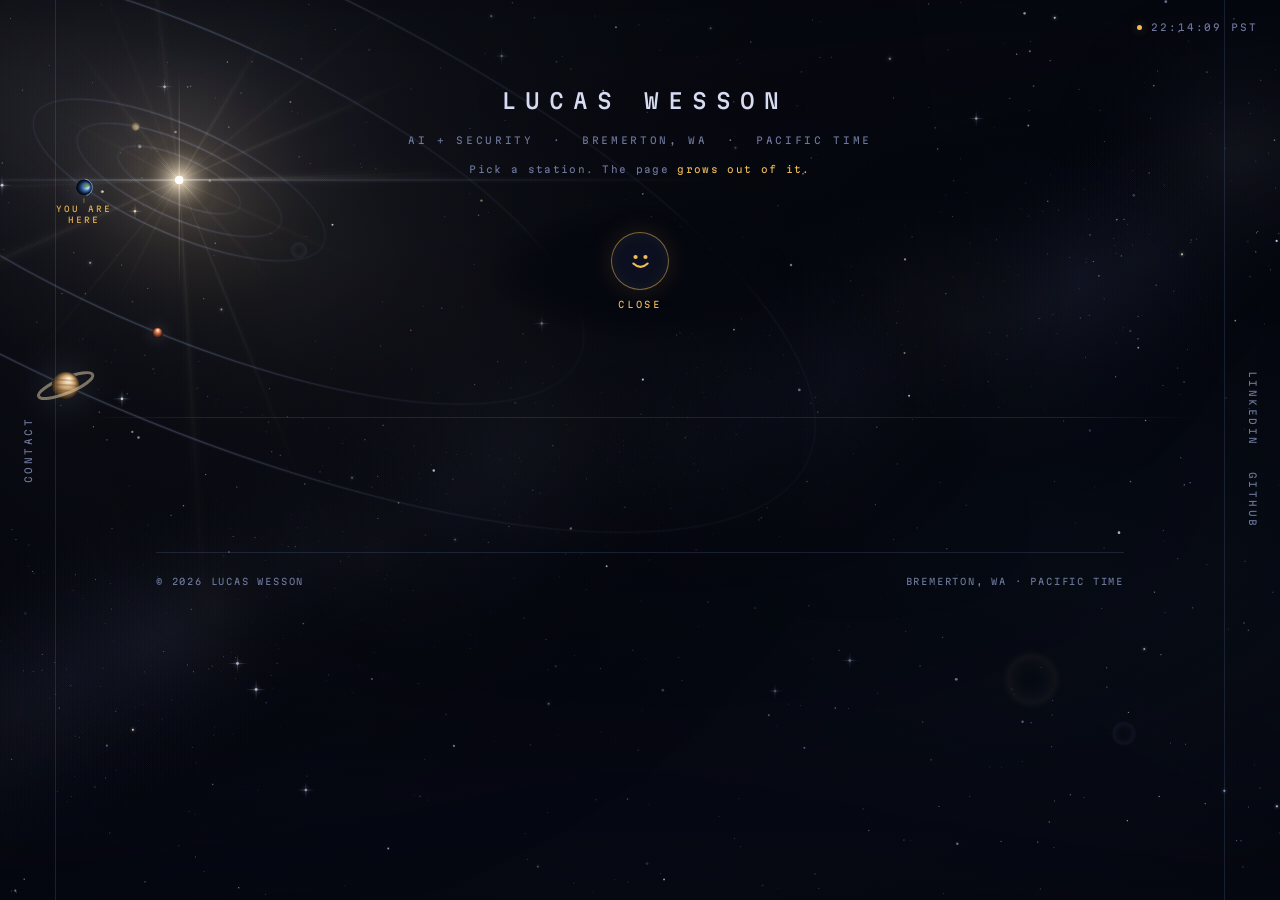
==== commit 60135fc8: "New link preview card" ====
--- a/index.html
+++ b/index.html
@@ -15,14 +15,14 @@
 <meta property="og:title" content="Lucas Wesson · AI + Security">
 <meta property="og:description" content="Lucas Wesson: AI and security practitioner who trains models, tests them adversarially, and builds the tooling that keeps them honest.">
 <meta property="og:url" content="https://lwesson.github.io/">
-<meta property="og:image" content="https://lwesson.github.io/og-image.png">
+<meta property="og:image" content="https://lwesson.github.io/og-card.png">
 <meta property="og:image:width" content="1200">
 <meta property="og:image:height" content="630">
-<meta property="og:image:alt" content="Lucas Wesson, AI and security. A smiling console button above a line of six lit stations in deep space.">
+<meta property="og:image:alt" content="Lucas Wesson, AI and security. A small lit solar system with Earth marked you are here, beside his name and headline.">
 <meta name="twitter:card" content="summary_large_image">
 <meta name="twitter:title" content="Lucas Wesson · AI + Security">
 <meta name="twitter:description" content="Lucas Wesson: AI and security practitioner who trains models, tests them adversarially, and builds the tooling that keeps them honest.">
-<meta name="twitter:image" content="https://lwesson.github.io/og-image.png">
+<meta name="twitter:image" content="https://lwesson.github.io/og-card.png">
 <style>html{color-scheme:dark}body{margin:0}img{max-width:100%}[hidden]{display:none!important}</style>
 <link rel="preconnect" href="https://fonts.googleapis.com">
 <link rel="preconnect" href="https://fonts.gstatic.com" crossorigin>
